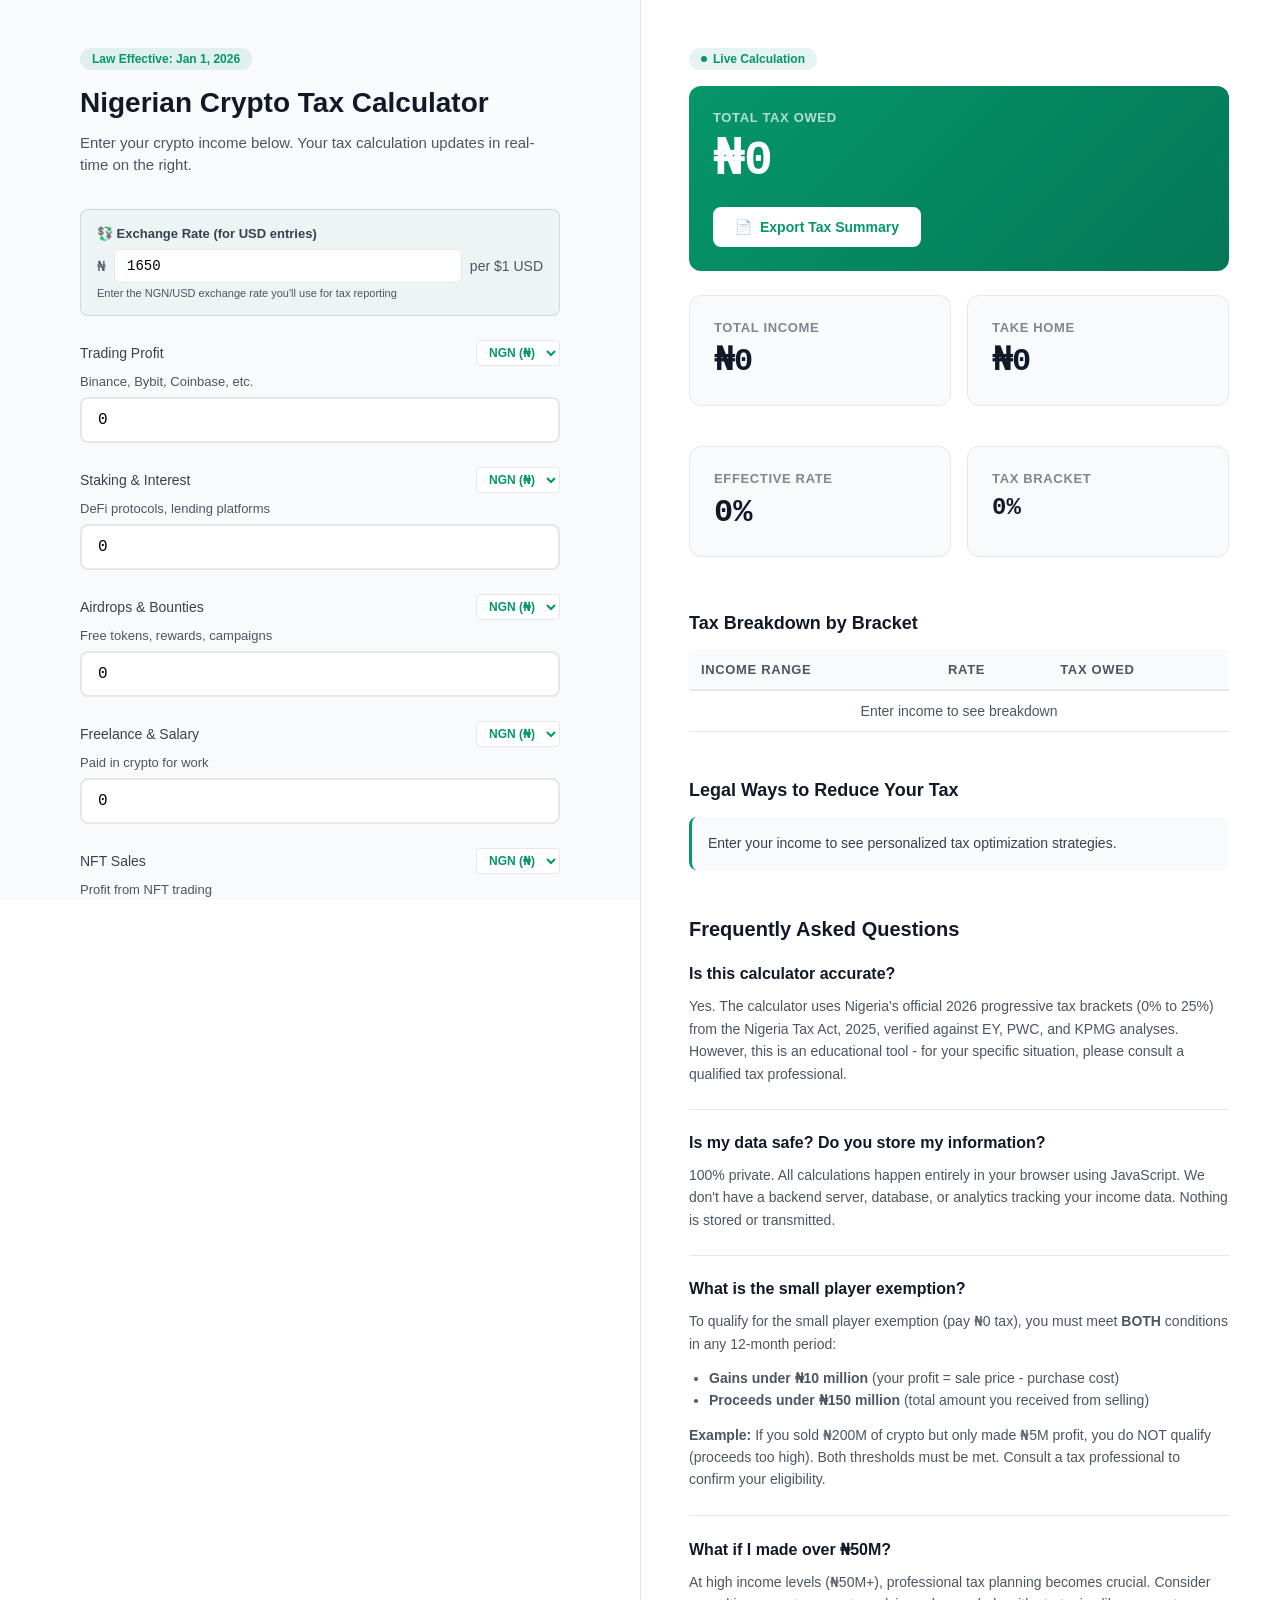
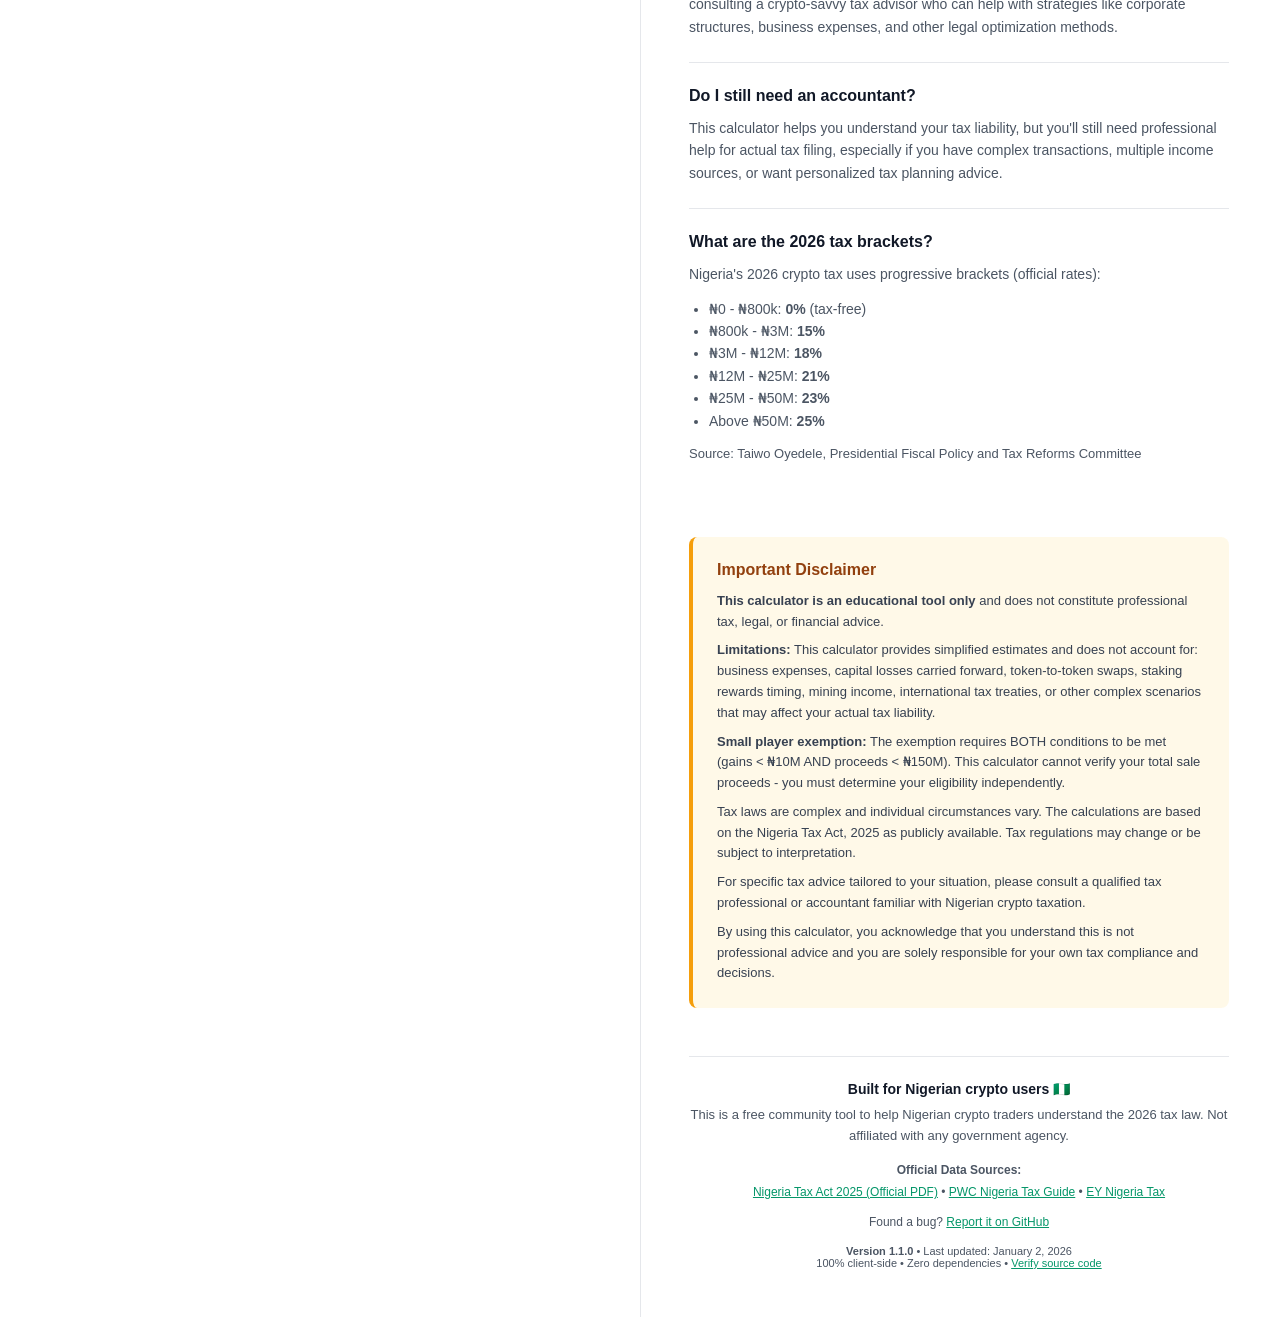
==== index.html @ 09342e2f "v1.1.0 - USD/NGN currency conversion support NEW FEATURE: 💱 Manual exchange rate conversion for USD-" ====
<!DOCTYPE html>
<html lang="en">
<head>
    <meta charset="UTF-8">
    <meta name="viewport" content="width=device-width, initial-scale=1.0">
    <title>Nigerian Crypto Tax Calculator 2026</title>
    <meta name="description" content="Calculate your exact Nigerian cryptocurrency tax liability for 2026 in real-time">

    <!-- Content Security Policy -->
    <meta http-equiv="Content-Security-Policy"
          content="default-src 'self';
                   script-src 'self' 'unsafe-inline' https://plausible.io;
                   style-src 'self' 'unsafe-inline';
                   img-src 'self' data:;
                   connect-src https://plausible.io;
                   font-src 'self';
                   frame-ancestors 'none';
                   base-uri 'self';
                   form-action 'none';">

    <!-- Note: Tailwind CSS removed - not used in this calculator (all styles are custom CSS) -->

    <!-- Plausible Analytics - Privacy-friendly (no cookies, GDPR compliant) -->
    <script defer data-domain="nigerian-crypto-tax-calc.netlify.app" src="https://plausible.io/js/script.js"></script>

    <style>
        /* Custom Design System for Split-Screen Layout */
        :root {
            /* Colors */
            --primary: #059669;
            --primary-dark: #047857;
            --primary-light: #10b981;
            --gray-50: #F9FAFB;
            --gray-100: #F3F4F6;
            --gray-200: #E5E7EB;
            --gray-600: #4B5563;
            --gray-700: #374151;
            --gray-900: #111827;

            /* Typography */
            --font-sans: 'Inter', -apple-system, BlinkMacSystemFont, sans-serif;
            --font-mono: 'SF Mono', Monaco, 'Cascadia Code', monospace;

            /* Spacing */
            --space-2: 8px;
            --space-3: 12px;
            --space-4: 16px;
            --space-6: 24px;
            --space-8: 32px;
            --space-12: 48px;
        }

        * {
            margin: 0;
            padding: 0;
            box-sizing: border-box;
        }

        body {
            font-family: var(--font-sans);
            color: var(--gray-900);
            background: white;
            overflow-x: hidden;
        }

        /* Split-screen layout */
        .split-container {
            display: grid;
            grid-template-columns: 1fr 1fr;
            min-height: 100vh;
        }

        /* Left panel - Inputs */
        .left-panel {
            background: var(--gray-50);
            padding: var(--space-12);
            overflow-y: auto;
            position: sticky;
            top: 0;
            height: 100vh;
        }

        /* Right panel - Results */
        .right-panel {
            background: white;
            padding: var(--space-12);
            border-left: 1px solid var(--gray-200);
        }

        /* Input styling */
        .input-group {
            margin-bottom: var(--space-6);
        }

        .input-label {
            display: block;
            font-size: 14px;
            font-weight: 500;
            color: var(--gray-700);
            margin-bottom: var(--space-2);
        }

        .input-field {
            width: 100%;
            padding: 12px 16px;
            font-size: 16px;
            font-family: var(--font-mono);
            border: 2px solid var(--gray-200);
            border-radius: 8px;
            transition: all 0.2s;
            background: white;
        }

        .input-field:focus {
            outline: none;
            border-color: var(--primary);
            box-shadow: 0 0 0 3px rgba(5, 150, 105, 0.1);
        }

        /* Result cards */
        .result-card {
            background: var(--gray-50);
            border: 1px solid var(--gray-200);
            border-radius: 12px;
            padding: var(--space-6);
            margin-bottom: var(--space-6);
        }

        .result-card.highlight {
            background: linear-gradient(135deg, #059669 0%, #047857 100%);
            color: white;
            border: none;
        }

        .result-label {
            font-size: 13px;
            text-transform: uppercase;
            letter-spacing: 0.05em;
            font-weight: 600;
            opacity: 0.7;
            margin-bottom: var(--space-2);
        }

        .result-value {
            font-size: 32px;
            font-weight: 700;
            font-family: var(--font-mono);
            line-height: 1.2;
        }

        .result-value.large {
            font-size: 48px;
        }

        /* Live update indicator */
        .live-badge {
            display: inline-flex;
            align-items: center;
            gap: 6px;
            padding: 4px 12px;
            background: rgba(5, 150, 105, 0.1);
            border-radius: 9999px;
            font-size: 12px;
            font-weight: 600;
            color: var(--primary);
            margin-bottom: var(--space-4);
        }

        .live-dot {
            width: 6px;
            height: 6px;
            background: var(--primary);
            border-radius: 50%;
            animation: pulse 2s ease-in-out infinite;
        }

        @keyframes pulse {
            0%, 100% { opacity: 1; }
            50% { opacity: 0.4; }
        }

        /* Breakdown table */
        .breakdown-table {
            width: 100%;
            border-collapse: collapse;
            margin-top: var(--space-4);
        }

        .breakdown-table th {
            text-align: left;
            padding: 12px;
            background: var(--gray-50);
            border-bottom: 2px solid var(--gray-200);
            font-size: 13px;
            font-weight: 600;
            text-transform: uppercase;
            letter-spacing: 0.05em;
            color: var(--gray-600);
        }

        .breakdown-table td {
            padding: 12px;
            border-bottom: 1px solid var(--gray-200);
            font-family: var(--font-mono);
            font-size: 14px;
        }

        /* Mobile responsive */
        @media (max-width: 768px) {
            .split-container {
                grid-template-columns: 1fr;
            }

            .left-panel {
                position: relative;
                height: auto;
                padding: var(--space-6);
            }

            .right-panel {
                padding: var(--space-6);
                border-left: none;
                border-top: 1px solid var(--gray-200);
            }

            .result-value.large {
                font-size: 36px;
            }
        }

        /* Accessibility */
        .sr-only {
            position: absolute;
            width: 1px;
            height: 1px;
            padding: 0;
            margin: -1px;
            overflow: hidden;
            clip: rect(0, 0, 0, 0);
            white-space: nowrap;
            border-width: 0;
        }

        /* Print Styles for PDF Export */
        @media print {
            body {
                background: white;
                padding: 20px;
            }

            /* Hide interactive elements */
            .live-badge,
            #exportButton,
            .left-panel,
            #smeNotice,
            #unrealisticWarning {
                display: none !important;
            }

            /* Show only results in single column */
            .split-container {
                display: block;
            }

            .right-panel {
                border: none;
                padding: 0;
                max-width: 100%;
            }

            /* Add print header */
            .right-panel::before {
                content: "Nigerian Crypto Tax Calculation Report";
                display: block;
                font-size: 24px;
                font-weight: 700;
                margin-bottom: 20px;
                color: var(--gray-900);
            }

            /* Add generated timestamp */
            .right-panel::after {
                content: "Generated: " attr(data-timestamp);
                display: block;
                font-size: 12px;
                color: var(--gray-600);
                margin-top: 40px;
                padding-top: 20px;
                border-top: 1px solid var(--gray-200);
            }

            /* Optimize result cards for print */
            .result-card {
                break-inside: avoid;
                page-break-inside: avoid;
            }

            .result-card.highlight {
                background: var(--primary) !important;
                -webkit-print-color-adjust: exact;
                print-color-adjust: exact;
            }

            /* Hide FAQ and tips for concise PDF */
            #optimizationTips,
            .right-panel > div > div:last-child {
                display: none;
            }

            /* Page breaks */
            h2 {
                page-break-after: avoid;
            }

            table {
                page-break-inside: avoid;
            }
        }
    </style>
</head>
<body>

    <!-- JavaScript Required Notice (shown only if JS is disabled) -->
    <noscript>
        <div style="position: fixed; top: 0; left: 0; right: 0; bottom: 0; background: white; z-index: 9999; display: flex; align-items: center; justify-content: center; padding: 20px;">
            <div style="max-width: 480px; text-align: center; padding: 48px; background: #FEE2E2; border-radius: 12px; border: 2px solid #DC2626;">
                <h1 style="font-size: 24px; font-weight: 700; color: #991B1B; margin-bottom: 16px;">
                    JavaScript Required
                </h1>
                <p style="font-size: 16px; color: #7F1D1D; line-height: 1.6;">
                    This calculator requires JavaScript to function. All calculations happen in your browser for privacy - no data is sent to any server.
                </p>
                <p style="font-size: 14px; color: #991B1B; margin-top: 16px;">
                    Please enable JavaScript in your browser settings to use this tool.
                </p>
            </div>
        </div>
    </noscript>

    <!-- Split-Screen Layout -->
    <div class="split-container">

        <!-- LEFT PANEL: Inputs -->
        <div class="left-panel">
            <div style="max-width: 480px; margin: 0 auto;">

                <!-- Header -->
                <div style="margin-bottom: var(--space-8);">
                    <div style="display: inline-block; padding: 4px 12px; background: rgba(5, 150, 105, 0.1); border-radius: 9999px; font-size: 12px; font-weight: 600; color: var(--primary); margin-bottom: var(--space-4);">
                        Law Effective: Jan 1, 2026
                    </div>
                    <h1 style="font-size: 28px; font-weight: 700; line-height: 1.2; margin-bottom: var(--space-3); color: var(--gray-900);">
                        Nigerian Crypto Tax Calculator
                    </h1>
                    <p style="font-size: 15px; color: var(--gray-600); line-height: 1.5;">
                        Enter your crypto income below. Your tax calculation updates in real-time on the right.
                    </p>
                </div>

                <!-- Exchange Rate Input -->
                <div style="margin-bottom: var(--space-6); padding: var(--space-4); background: rgba(5, 150, 105, 0.05); border-radius: 8px; border: 1px solid rgba(5, 150, 105, 0.2);">
                    <label for="exchangeRate" style="display: block; font-size: 13px; font-weight: 600; color: var(--gray-700); margin-bottom: var(--space-2);">
                        💱 Exchange Rate (for USD entries)
                    </label>
                    <div style="display: flex; align-items: center; gap: 8px;">
                        <span style="font-size: 14px; color: var(--gray-600);">₦</span>
                        <input
                            type="number"
                            id="exchangeRate"
                            style="flex: 1; padding: 8px 12px; font-size: 14px; font-family: var(--font-mono); border: 1px solid var(--gray-200); border-radius: 6px; background: white;"
                            value="1650"
                            min="0"
                            step="0.01"
                            placeholder="1650"
                            oninput="calculateTaxLive()"
                        >
                        <span style="font-size: 14px; color: var(--gray-600);">per $1 USD</span>
                    </div>
                    <p style="font-size: 11px; color: var(--gray-600); margin-top: 4px;">
                        Enter the NGN/USD exchange rate you'll use for tax reporting
                    </p>
                </div>

                <!-- Income Inputs Form -->
                <form id="taxForm" style="margin-bottom: var(--space-8);">

                    <!-- Trading Profit -->
                    <div class="input-group">
                        <div style="display: flex; justify-content: space-between; align-items: center; margin-bottom: var(--space-2);">
                            <label for="tradingProfit" class="input-label" style="margin: 0;">
                                Trading Profit
                            </label>
                            <select id="tradingCurrency" onchange="calculateTaxLive()" style="padding: 4px 8px; border: 1px solid var(--gray-200); border-radius: 4px; font-size: 12px; font-weight: 600; color: var(--primary); background: white; cursor: pointer;">
                                <option value="NGN">NGN (₦)</option>
                                <option value="USD">USD ($)</option>
                            </select>
                        </div>
                        <p style="font-size: 13px; color: var(--gray-600); margin-bottom: var(--space-2);">
                            Binance, Bybit, Coinbase, etc.
                        </p>
                        <input
                            type="number"
                            id="tradingProfit"
                            class="input-field"
                            value="0"
                            min="0"
                            step="0.01"
                            placeholder="0"
                            aria-label="Trading profit from crypto exchanges"
                            oninput="calculateTaxLive()"
                        >
                        <div id="tradingConversion" style="font-size: 12px; color: var(--gray-600); margin-top: 4px; display: none;">
                            ≈ ₦<span id="tradingNGN">0</span>
                        </div>
                    </div>

                    <!-- Staking & Interest -->
                    <div class="input-group">
                        <div style="display: flex; justify-content: space-between; align-items: center; margin-bottom: var(--space-2);">
                            <label for="stakingIncome" class="input-label" style="margin: 0;">
                                Staking & Interest
                            </label>
                            <select id="stakingCurrency" onchange="calculateTaxLive()" style="padding: 4px 8px; border: 1px solid var(--gray-200); border-radius: 4px; font-size: 12px; font-weight: 600; color: var(--primary); background: white; cursor: pointer;">
                                <option value="NGN">NGN (₦)</option>
                                <option value="USD">USD ($)</option>
                            </select>
                        </div>
                        <p style="font-size: 13px; color: var(--gray-600); margin-bottom: var(--space-2);">
                            DeFi protocols, lending platforms
                        </p>
                        <input
                            type="number"
                            id="stakingIncome"
                            class="input-field"
                            value="0"
                            min="0"
                            step="0.01"
                            placeholder="0"
                            aria-label="Staking and interest income from DeFi"
                            oninput="calculateTaxLive()"
                        >
                        <div id="stakingConversion" style="font-size: 12px; color: var(--gray-600); margin-top: 4px; display: none;">
                            ≈ ₦<span id="stakingNGN">0</span>
                        </div>
                    </div>

                    <!-- Airdrops & Bounties -->
                    <div class="input-group">
                        <div style="display: flex; justify-content: space-between; align-items: center; margin-bottom: var(--space-2);">
                            <label for="airdropsIncome" class="input-label" style="margin: 0;">
                                Airdrops & Bounties
                            </label>
                            <select id="airdropsCurrency" onchange="calculateTaxLive()" style="padding: 4px 8px; border: 1px solid var(--gray-200); border-radius: 4px; font-size: 12px; font-weight: 600; color: var(--primary); background: white; cursor: pointer;">
                                <option value="NGN">NGN (₦)</option>
                                <option value="USD">USD ($)</option>
                            </select>
                        </div>
                        <p style="font-size: 13px; color: var(--gray-600); margin-bottom: var(--space-2);">
                            Free tokens, rewards, campaigns
                        </p>
                        <input
                            type="number"
                            id="airdropsIncome"
                            class="input-field"
                            value="0"
                            min="0"
                            step="0.01"
                            placeholder="0"
                            aria-label="Income from airdrops and bounties"
                            oninput="calculateTaxLive()"
                        >
                        <div id="airdropsConversion" style="font-size: 12px; color: var(--gray-600); margin-top: 4px; display: none;">
                            ≈ ₦<span id="airdropsNGN">0</span>
                        </div>
                    </div>

                    <!-- Freelance & Salary -->
                    <div class="input-group">
                        <div style="display: flex; justify-content: space-between; align-items: center; margin-bottom: var(--space-2);">
                            <label for="freelanceIncome" class="input-label" style="margin: 0;">
                                Freelance & Salary
                            </label>
                            <select id="freelanceCurrency" onchange="calculateTaxLive()" style="padding: 4px 8px; border: 1px solid var(--gray-200); border-radius: 4px; font-size: 12px; font-weight: 600; color: var(--primary); background: white; cursor: pointer;">
                                <option value="NGN">NGN (₦)</option>
                                <option value="USD">USD ($)</option>
                            </select>
                        </div>
                        <p style="font-size: 13px; color: var(--gray-600); margin-bottom: var(--space-2);">
                            Paid in crypto for work
                        </p>
                        <input
                            type="number"
                            id="freelanceIncome"
                            class="input-field"
                            value="0"
                            min="0"
                            step="0.01"
                            placeholder="0"
                            aria-label="Freelance and salary income in crypto"
                            oninput="calculateTaxLive()"
                        >
                        <div id="freelanceConversion" style="font-size: 12px; color: var(--gray-600); margin-top: 4px; display: none;">
                            ≈ ₦<span id="freelanceNGN">0</span>
                        </div>
                    </div>

                    <!-- NFT Sales -->
                    <div class="input-group">
                        <div style="display: flex; justify-content: space-between; align-items: center; margin-bottom: var(--space-2);">
                            <label for="nftIncome" class="input-label" style="margin: 0;">
                                NFT Sales
                            </label>
                            <select id="nftCurrency" onchange="calculateTaxLive()" style="padding: 4px 8px; border: 1px solid var(--gray-200); border-radius: 4px; font-size: 12px; font-weight: 600; color: var(--primary); background: white; cursor: pointer;">
                                <option value="NGN">NGN (₦)</option>
                                <option value="USD">USD ($)</option>
                            </select>
                        </div>
                        <p style="font-size: 13px; color: var(--gray-600); margin-bottom: var(--space-2);">
                            Profit from NFT trading
                        </p>
                        <input
                            type="number"
                            id="nftIncome"
                            class="input-field"
                            value="0"
                            min="0"
                            step="0.01"
                            placeholder="0"
                            aria-label="Profit from NFT sales"
                            oninput="calculateTaxLive()"
                        >
                        <div id="nftConversion" style="font-size: 12px; color: var(--gray-600); margin-top: 4px; display: none;">
                            ≈ ₦<span id="nftNGN">0</span>
                        </div>
                    </div>

                </form>

                <!-- Data Privacy Note -->
                <div style="padding: var(--space-4); background: rgba(5, 150, 105, 0.05); border-radius: 8px; border-left: 3px solid var(--primary);">
                    <p style="font-size: 13px; color: var(--gray-700); line-height: 1.5; margin-bottom: var(--space-2);">
                        <strong>100% Private:</strong> All calculations happen in your browser. No income data is sent to any server.
                    </p>
                    <p style="font-size: 11px; color: var(--gray-600); line-height: 1.4;">
                        Zero external dependencies • Privacy-friendly analytics (no cookies, no personal data) • Your income data never leaves your device.
                    </p>
                </div>

            </div>
        </div>

        <!-- RIGHT PANEL: Live Results -->
        <div class="right-panel">
            <div style="max-width: 540px;">

                <!-- Live Update Badge -->
                <div class="live-badge">
                    <span class="live-dot"></span>
                    <span>Live Calculation</span>
                </div>

                <!-- Main Tax Result (Highlighted) -->
                <div class="result-card highlight" role="region" aria-label="Tax calculation results">
                    <div class="result-label">Total Tax Owed</div>
                    <div class="result-value large" id="totalTax" role="status" aria-live="polite" aria-atomic="true">₦0</div>

                    <!-- Export Button -->
                    <button
                        onclick="window.print()"
                        style="margin-top: 16px; padding: 10px 20px; background: white; color: var(--primary); border: 2px solid white; border-radius: 8px; font-size: 14px; font-weight: 600; cursor: pointer; transition: all 0.2s; display: flex; align-items: center; gap: 8px;"
                        onmouseover="this.style.background='rgba(255,255,255,0.9)'; this.style.transform='translateY(-1px)'"
                        onmouseout="this.style.background='white'; this.style.transform='translateY(0)'"
                        id="exportButton">
                        <span>📄</span>
                        <span>Export Tax Summary</span>
                    </button>
                </div>

                <!-- Secondary Results Grid -->
                <div style="display: grid; grid-template-columns: 1fr 1fr; gap: var(--space-4); margin-bottom: var(--space-8);">

                    <div class="result-card">
                        <div class="result-label" style="color: var(--gray-600);">Total Income</div>
                        <div class="result-value" id="totalIncome" style="color: var(--gray-900);" aria-live="polite">₦0</div>
                    </div>

                    <div class="result-card">
                        <div class="result-label" style="color: var(--gray-600);">Take Home</div>
                        <div class="result-value" id="takeHome" style="color: var(--gray-900);" aria-live="polite">₦0</div>
                    </div>

                    <div class="result-card">
                        <div class="result-label" style="color: var(--gray-600);">Effective Rate</div>
                        <div class="result-value" id="effectiveRate" style="color: var(--gray-900);" aria-live="polite">0%</div>
                    </div>

                    <div class="result-card">
                        <div class="result-label" style="color: var(--gray-600);">Tax Bracket</div>
                        <div class="result-value" id="taxBracket" style="color: var(--gray-900); font-size: 24px;" aria-live="polite">0%</div>
                    </div>

                </div>

                <!-- SME Exemption Notice -->
                <div id="smeNotice" style="display: none; padding: var(--space-4); background: rgba(5, 150, 105, 0.1); border-radius: 8px; margin-bottom: var(--space-8); border: 1px solid var(--primary);">
                    <div style="font-size: 14px; font-weight: 600; color: var(--primary); margin-bottom: 4px;">
                        ✓ SME Tax Exemption Applies
                    </div>
                    <p style="font-size: 13px; color: var(--gray-700); line-height: 1.5;">
                        Your gains are under ₦10M and revenue under ₦150M. You qualify for full tax exemption.
                    </p>
                </div>

                <!-- Unrealistic Input Warning -->
                <div id="unrealisticWarning" style="display: none; padding: var(--space-4); background: rgba(251, 191, 36, 0.1); border-radius: 8px; margin-bottom: var(--space-8); border: 1px solid #f59e0b;" role="alert">
                    <div style="font-size: 14px; font-weight: 600; color: #92400e; margin-bottom: 4px;">
                        ⚠️ Please Verify Your Input
                    </div>
                    <p style="font-size: 13px; color: var(--gray-700); line-height: 1.5;">
                        The total income you entered (over ₦1 billion) is very high. Please double-check your numbers to ensure they're correct.
                    </p>
                </div>

                <!-- Detailed Breakdown -->
                <div style="margin-top: var(--space-8);">
                    <h2 style="font-size: 18px; font-weight: 600; margin-bottom: var(--space-4); color: var(--gray-900);">
                        Tax Breakdown by Bracket
                    </h2>

                    <table class="breakdown-table">
                        <thead>
                            <tr>
                                <th>Income Range</th>
                                <th>Rate</th>
                                <th>Tax Owed</th>
                            </tr>
                        </thead>
                        <tbody id="breakdownTable">
                            <tr>
                                <td colspan="3" style="text-align: center; color: var(--gray-600); font-family: var(--font-sans);">
                                    Enter income to see breakdown
                                </td>
                            </tr>
                        </tbody>
                    </table>
                </div>

                <!-- Optimization Tips -->
                <div style="margin-top: var(--space-12);">
                    <h2 style="font-size: 18px; font-weight: 600; margin-bottom: var(--space-4); color: var(--gray-900);">
                        Legal Ways to Reduce Your Tax
                    </h2>
                    <div id="optimizationTips" style="display: flex; flex-direction: column; gap: var(--space-4);">
                        <!-- Populated by JavaScript -->
                        <div style="padding: var(--space-4); background: var(--gray-50); border-radius: 8px; border-left: 3px solid var(--primary);">
                            <p style="font-size: 14px; color: var(--gray-700); line-height: 1.5;">
                                Enter your income to see personalized tax optimization strategies.
                            </p>
                        </div>
                    </div>
                </div>

                <!-- FAQ Section -->
                <div style="margin-top: var(--space-12);">
                    <h2 style="font-size: 20px; font-weight: 600; margin-bottom: var(--space-6); color: var(--gray-900);">
                        Frequently Asked Questions
                    </h2>
                    <div style="display: flex; flex-direction: column; gap: var(--space-6);">

                        <div style="padding-bottom: var(--space-6); border-bottom: 1px solid var(--gray-200);">
                            <h3 style="font-size: 16px; font-weight: 600; color: var(--gray-900); margin-bottom: var(--space-3);">
                                Is this calculator accurate?
                            </h3>
                            <p style="font-size: 14px; color: var(--gray-600); line-height: 1.6;">
                                Yes. The calculator uses Nigeria's official 2026 progressive tax brackets (0% to 25%) from the Nigeria Tax Act, 2025, verified against EY, PWC, and KPMG analyses. However, this is an educational tool - for your specific situation, please consult a qualified tax professional.
                            </p>
                        </div>

                        <div style="padding-bottom: var(--space-6); border-bottom: 1px solid var(--gray-200);">
                            <h3 style="font-size: 16px; font-weight: 600; color: var(--gray-900); margin-bottom: var(--space-3);">
                                Is my data safe? Do you store my information?
                            </h3>
                            <p style="font-size: 14px; color: var(--gray-600); line-height: 1.6;">
                                100% private. All calculations happen entirely in your browser using JavaScript. We don't have a backend server, database, or analytics tracking your income data. Nothing is stored or transmitted.
                            </p>
                        </div>

                        <div style="padding-bottom: var(--space-6); border-bottom: 1px solid var(--gray-200);">
                            <h3 style="font-size: 16px; font-weight: 600; color: var(--gray-900); margin-bottom: var(--space-3);">
                                What is the small player exemption?
                            </h3>
                            <p style="font-size: 14px; color: var(--gray-600); line-height: 1.6; margin-bottom: var(--space-3);">
                                To qualify for the small player exemption (pay ₦0 tax), you must meet <strong>BOTH</strong> conditions in any 12-month period:
                            </p>
                            <ul style="font-size: 14px; color: var(--gray-600); line-height: 1.6; margin-left: 20px; margin-bottom: var(--space-3);">
                                <li><strong>Gains under ₦10 million</strong> (your profit = sale price - purchase cost)</li>
                                <li><strong>Proceeds under ₦150 million</strong> (total amount you received from selling)</li>
                            </ul>
                            <p style="font-size: 14px; color: var(--gray-600); line-height: 1.6;">
                                <strong>Example:</strong> If you sold ₦200M of crypto but only made ₦5M profit, you do NOT qualify (proceeds too high). Both thresholds must be met. Consult a tax professional to confirm your eligibility.
                            </p>
                        </div>

                        <div style="padding-bottom: var(--space-6); border-bottom: 1px solid var(--gray-200);">
                            <h3 style="font-size: 16px; font-weight: 600; color: var(--gray-900); margin-bottom: var(--space-3);">
                                What if I made over ₦50M?
                            </h3>
                            <p style="font-size: 14px; color: var(--gray-600); line-height: 1.6;">
                                At high income levels (₦50M+), professional tax planning becomes crucial. Consider consulting a crypto-savvy tax advisor who can help with strategies like corporate structures, business expenses, and other legal optimization methods.
                            </p>
                        </div>

                        <div style="padding-bottom: var(--space-6); border-bottom: 1px solid var(--gray-200);">
                            <h3 style="font-size: 16px; font-weight: 600; color: var(--gray-900); margin-bottom: var(--space-3);">
                                Do I still need an accountant?
                            </h3>
                            <p style="font-size: 14px; color: var(--gray-600); line-height: 1.6;">
                                This calculator helps you understand your tax liability, but you'll still need professional help for actual tax filing, especially if you have complex transactions, multiple income sources, or want personalized tax planning advice.
                            </p>
                        </div>

                        <div style="padding-bottom: var(--space-6);">
                            <h3 style="font-size: 16px; font-weight: 600; color: var(--gray-900); margin-bottom: var(--space-3);">
                                What are the 2026 tax brackets?
                            </h3>
                            <p style="font-size: 14px; color: var(--gray-600); line-height: 1.6; margin-bottom: var(--space-3);">
                                Nigeria's 2026 crypto tax uses progressive brackets (official rates):
                            </p>
                            <ul style="font-size: 14px; color: var(--gray-600); line-height: 1.6; margin-left: 20px; margin-bottom: var(--space-3);">
                                <li>₦0 - ₦800k: <strong>0%</strong> (tax-free)</li>
                                <li>₦800k - ₦3M: <strong>15%</strong></li>
                                <li>₦3M - ₦12M: <strong>18%</strong></li>
                                <li>₦12M - ₦25M: <strong>21%</strong></li>
                                <li>₦25M - ₦50M: <strong>23%</strong></li>
                                <li>Above ₦50M: <strong>25%</strong></li>
                            </ul>
                            <p style="font-size: 13px; color: var(--gray-600); line-height: 1.6;">
                                Source: Taiwo Oyedele, Presidential Fiscal Policy and Tax Reforms Committee
                            </p>
                        </div>

                    </div>
                </div>

                <!-- Legal Disclaimer -->
                <div style="margin-top: var(--space-12); padding: var(--space-6); background: rgba(251, 191, 36, 0.1); border-radius: 8px; border-left: 4px solid #f59e0b;">
                    <h3 style="font-size: 16px; font-weight: 600; color: #92400e; margin-bottom: var(--space-3);">
                        Important Disclaimer
                    </h3>
                    <div style="font-size: 13px; color: var(--gray-700); line-height: 1.6; display: flex; flex-direction: column; gap: var(--space-2);">
                        <p><strong>This calculator is an educational tool only</strong> and does not constitute professional tax, legal, or financial advice.</p>
                        <p><strong>Limitations:</strong> This calculator provides simplified estimates and does not account for: business expenses, capital losses carried forward, token-to-token swaps, staking rewards timing, mining income, international tax treaties, or other complex scenarios that may affect your actual tax liability.</p>
                        <p><strong>Small player exemption:</strong> The exemption requires BOTH conditions to be met (gains < ₦10M AND proceeds < ₦150M). This calculator cannot verify your total sale proceeds - you must determine your eligibility independently.</p>
                        <p>Tax laws are complex and individual circumstances vary. The calculations are based on the Nigeria Tax Act, 2025 as publicly available. Tax regulations may change or be subject to interpretation.</p>
                        <p>For specific tax advice tailored to your situation, please consult a qualified tax professional or accountant familiar with Nigerian crypto taxation.</p>
                        <p>By using this calculator, you acknowledge that you understand this is not professional advice and you are solely responsible for your own tax compliance and decisions.</p>
                    </div>
                </div>

                <!-- Footer -->
                <div style="margin-top: var(--space-12); padding-top: var(--space-6); border-top: 1px solid var(--gray-200); text-align: center;">
                    <p style="font-size: 14px; font-weight: 600; color: var(--gray-900); margin-bottom: var(--space-2);">
                        Built for Nigerian crypto users 🇳🇬
                    </p>
                    <p style="font-size: 13px; color: var(--gray-600); line-height: 1.6; margin-bottom: var(--space-4);">
                        This is a free community tool to help Nigerian crypto traders understand the 2026 tax law. Not affiliated with any government agency.
                    </p>
                    <div style="font-size: 12px; color: var(--gray-600);">
                        <p style="margin-bottom: var(--space-2);"><strong>Official Data Sources:</strong></p>
                        <p>
                            <a href="https://tat.gov.ng" style="color: var(--primary); text-decoration: underline;" target="_blank" rel="noopener noreferrer">Nigeria Tax Act 2025 (Official PDF)</a> •
                            <a href="https://www.pwc.com/ng/en/publications/nigeria-tax-guide.html" style="color: var(--primary); text-decoration: underline;" target="_blank" rel="noopener noreferrer">PWC Nigeria Tax Guide</a> •
                            <a href="https://www.ey.com/en_ng/tax" style="color: var(--primary); text-decoration: underline;" target="_blank" rel="noopener noreferrer">EY Nigeria Tax</a>
                        </p>
                        <p style="margin-top: var(--space-4); color: var(--gray-500);">
                            Found a bug? <a href="https://github.com/yourusername/nigerian-crypto-tax-calc/issues" style="color: var(--primary); text-decoration: underline;" target="_blank" rel="noopener noreferrer">Report it on GitHub</a>
                        </p>
                        <p style="margin-top: var(--space-4); color: var(--gray-500); font-size: 11px;">
                            <strong>Version 1.1.0</strong> • Last updated: January 2, 2026<br>
                            100% client-side • Zero dependencies • <a href="https://github.com/yourusername/nigerian-crypto-tax-calc" style="color: var(--primary); text-decoration: underline;" target="_blank" rel="noopener noreferrer">Verify source code</a>
                        </p>
                    </div>
                </div>

            </div>
        </div>

    </div>

    <script>
        // TAX CALCULATION LOGIC (copied from old file, NOT layout code)

        // Official 2026 tax brackets (Nigeria Tax Act 2025)
        const TAX_BRACKETS = [
            { limit: 800000, rate: 0 },       // First ₦800k exempt
            { limit: 3000000, rate: 0.15 },   // ₦800k - ₦3M: 15%
            { limit: 12000000, rate: 0.18 },  // ₦3M - ₦12M: 18%
            { limit: 25000000, rate: 0.21 },  // ₦12M - ₦25M: 21%
            { limit: 50000000, rate: 0.23 },  // ₦25M - ₦50M: 23%
            { limit: Infinity, rate: 0.25 }   // Above ₦50M: 25%
        ];

        // SME exemption thresholds
        const SME_GAIN_EXEMPTION = 10000000;   // ₦10M
        const SME_REVENUE_EXEMPTION = 150000000; // ₦150M

        // Format currency
        function formatCurrency(amount) {
            return '₦' + Math.round(amount).toLocaleString('en-NG');
        }

        // Calculate progressive tax
        function calculateProgressiveTax(totalIncome) {
            if (totalIncome <= 0) return { totalTax: 0, breakdown: [] };

            let remainingIncome = totalIncome;
            let totalTax = 0;
            let breakdown = [];
            let previousLimit = 0;

            for (let bracket of TAX_BRACKETS) {
                if (remainingIncome <= 0) break;

                const bracketIncome = Math.min(remainingIncome, bracket.limit - previousLimit);
                const bracketTax = bracketIncome * bracket.rate;

                totalTax += bracketTax;

                if (bracketIncome > 0) {
                    breakdown.push({
                        range: previousLimit === 0
                            ? `First ${formatCurrency(bracket.limit)}`
                            : `${formatCurrency(previousLimit)} - ${formatCurrency(bracket.limit)}`,
                        rate: (bracket.rate * 100).toFixed(0) + '%',
                        tax: formatCurrency(bracketTax)
                    });
                }

                remainingIncome -= bracketIncome;
                previousLimit = bracket.limit;
            }

            return { totalTax, breakdown };
        }

        // Generate optimization tips based on income
        function getOptimizationTips(totalIncome, incomeData) {
            const tips = [];

            // SME exemption tip (if under threshold)
            if (totalIncome > 0 && totalIncome < SME_GAIN_EXEMPTION) {
                const { totalTax } = calculateProgressiveTax(totalIncome);
                if (totalTax > 0) {
                    tips.push(
                        `✓ You may qualify for small player exemption and save ${formatCurrency(totalTax)} in taxes if your sale proceeds are also under ₦150M. Consult a tax professional to confirm eligibility.`
                    );
                }
            }

            // High income tax planning
            if (totalIncome > SME_GAIN_EXEMPTION) {
                tips.push(
                    '💼 For gains above ₦10M, professional tax planning becomes important. Consider consulting a crypto-savvy tax advisor for optimization strategies.'
                );
            }

            // Staking income tip
            const stakingPercent = totalIncome > 0 ? (incomeData.staking / totalIncome) : 0;
            if (stakingPercent > 0.3 && incomeData.staking > 1000000) {
                tips.push(
                    '🏦 Your staking income is significant (>30% of total). Consult a tax professional about potential different treatment under certain business structures.'
                );
            }

            // Large airdrops tip
            if (incomeData.airdrops > 3000000) {
                tips.push(
                    '🎁 For large airdrops, consult a tax professional about proper cost basis valuation and timing of recognition.'
                );
            }

            // Record keeping (always show)
            tips.push(
                '📝 Keep detailed records of all crypto transactions, including dates, amounts, and sources. Essential for tax filing and audits.'
            );

            // Very high income tip
            if (totalIncome > 50000000) {
                tips.push(
                    '💰 At your income level (₦50M+), professional tax planning can save significant amounts through legal strategies like corporate structures and business expense optimization.'
                );
            }

            return tips.slice(0, 4); // Show max 4 tips
        }

        // Live calculation (runs on every input change)
        function calculateTaxLive() {
            try {
                // Get exchange rate for USD conversions
                const exchangeRate = parseFloat(document.getElementById('exchangeRate').value) || 1650;

                // Get all income values with currency conversion
                // Trading Profit
                const tradingCurrency = document.getElementById('tradingCurrency').value;
                const tradingValue = parseFloat(document.getElementById('tradingProfit').value) || 0;
                const tradingProfit = tradingCurrency === 'USD' ? tradingValue * exchangeRate : tradingValue;

                // Update conversion display
                if (tradingCurrency === 'USD' && tradingValue > 0) {
                    document.getElementById('tradingConversion').style.display = 'block';
                    document.getElementById('tradingNGN').textContent = Math.round(tradingProfit).toLocaleString('en-NG');
                } else {
                    document.getElementById('tradingConversion').style.display = 'none';
                }

                // Staking Income
                const stakingCurrency = document.getElementById('stakingCurrency').value;
                const stakingValue = parseFloat(document.getElementById('stakingIncome').value) || 0;
                const stakingIncome = stakingCurrency === 'USD' ? stakingValue * exchangeRate : stakingValue;

                // Update conversion display
                if (stakingCurrency === 'USD' && stakingValue > 0) {
                    document.getElementById('stakingConversion').style.display = 'block';
                    document.getElementById('stakingNGN').textContent = Math.round(stakingIncome).toLocaleString('en-NG');
                } else {
                    document.getElementById('stakingConversion').style.display = 'none';
                }

                // Airdrops Income
                const airdropsCurrency = document.getElementById('airdropsCurrency').value;
                const airdropsValue = parseFloat(document.getElementById('airdropsIncome').value) || 0;
                const airdropsIncome = airdropsCurrency === 'USD' ? airdropsValue * exchangeRate : airdropsValue;

                // Update conversion display
                if (airdropsCurrency === 'USD' && airdropsValue > 0) {
                    document.getElementById('airdropsConversion').style.display = 'block';
                    document.getElementById('airdropsNGN').textContent = Math.round(airdropsIncome).toLocaleString('en-NG');
                } else {
                    document.getElementById('airdropsConversion').style.display = 'none';
                }

                // Freelance Income
                const freelanceCurrency = document.getElementById('freelanceCurrency').value;
                const freelanceValue = parseFloat(document.getElementById('freelanceIncome').value) || 0;
                const freelanceIncome = freelanceCurrency === 'USD' ? freelanceValue * exchangeRate : freelanceValue;

                // Update conversion display
                if (freelanceCurrency === 'USD' && freelanceValue > 0) {
                    document.getElementById('freelanceConversion').style.display = 'block';
                    document.getElementById('freelanceNGN').textContent = Math.round(freelanceIncome).toLocaleString('en-NG');
                } else {
                    document.getElementById('freelanceConversion').style.display = 'none';
                }

                // NFT Sales
                const nftCurrency = document.getElementById('nftCurrency').value;
                const nftValue = parseFloat(document.getElementById('nftIncome').value) || 0;
                const nftIncome = nftCurrency === 'USD' ? nftValue * exchangeRate : nftValue;

                // Update conversion display
                if (nftCurrency === 'USD' && nftValue > 0) {
                    document.getElementById('nftConversion').style.display = 'block';
                    document.getElementById('nftNGN').textContent = Math.round(nftIncome).toLocaleString('en-NG');
                } else {
                    document.getElementById('nftConversion').style.display = 'none';
                }

                // Calculate total income
                const totalIncome = tradingProfit + stakingIncome + airdropsIncome + freelanceIncome + nftIncome;

                // Check for unrealistic inputs (> ₦1 billion)
                const isUnrealistic = totalIncome > 1000000000;

                // Income data object for optimization tips
                const incomeData = {
                    trading: tradingProfit,
                    staking: stakingIncome,
                    airdrops: airdropsIncome,
                    freelance: freelanceIncome,
                    nft: nftIncome
                };

                // Check SME exemption
                const smeExempt = totalIncome > 0 && totalIncome < SME_GAIN_EXEMPTION;

                // Calculate tax
                const { totalTax, breakdown } = smeExempt ? { totalTax: 0, breakdown: [] } : calculateProgressiveTax(totalIncome);

                // Calculate metrics
                const effectiveRate = totalIncome > 0 ? (totalTax / totalIncome * 100).toFixed(1) : 0;
                const takeHome = totalIncome - totalTax;
                const topBracket = totalIncome > 50000000 ? 25 :
                                   totalIncome > 25000000 ? 23 :
                                   totalIncome > 12000000 ? 21 :
                                   totalIncome > 3000000 ? 18 :
                                   totalIncome > 800000 ? 15 : 0;

                // Update UI
                document.getElementById('totalTax').textContent = formatCurrency(totalTax);
                document.getElementById('totalIncome').textContent = formatCurrency(totalIncome);
                document.getElementById('takeHome').textContent = formatCurrency(takeHome);
                document.getElementById('effectiveRate').textContent = effectiveRate + '%';
                document.getElementById('taxBracket').textContent = topBracket + '%';

                // Show/hide SME notice
                document.getElementById('smeNotice').style.display = smeExempt ? 'block' : 'none';

                // Show/hide unrealistic input warning
                document.getElementById('unrealisticWarning').style.display = isUnrealistic ? 'block' : 'none';

                // Update breakdown table
                const breakdownTableBody = document.getElementById('breakdownTable');
                if (breakdown.length === 0) {
                    breakdownTableBody.innerHTML = `
                        <tr>
                            <td colspan="3" style="text-align: center; color: var(--gray-600); font-family: var(--font-sans);">
                                ${totalIncome === 0 ? 'Enter income to see breakdown' : 'Tax exempt (SME exemption applies)'}
                            </td>
                        </tr>
                    `;
                } else {
                    breakdownTableBody.innerHTML = breakdown.map(item => `
                        <tr>
                            <td>${item.range}</td>
                            <td>${item.rate}</td>
                            <td>${item.tax}</td>
                        </tr>
                    `).join('');
                }

                // Update optimization tips
                const tips = getOptimizationTips(totalIncome, incomeData);
                const optimizationTipsContainer = document.getElementById('optimizationTips');
                if (tips.length === 0 || totalIncome === 0) {
                    optimizationTipsContainer.innerHTML = `
                        <div style="padding: var(--space-4); background: var(--gray-50); border-radius: 8px; border-left: 3px solid var(--primary);">
                            <p style="font-size: 14px; color: var(--gray-700); line-height: 1.5;">
                                Enter your income to see personalized tax optimization strategies.
                            </p>
                        </div>
                    `;
                } else {
                    optimizationTipsContainer.innerHTML = tips.map((tip, index) => `
                        <div style="padding: var(--space-4); background: var(--gray-50); border-radius: 8px; border-left: 3px solid var(--primary);">
                            <p style="font-size: 14px; color: var(--gray-700); line-height: 1.5;">
                                ${tip}
                            </p>
                        </div>
                    `).join('');
                }

                // Save state to URL for bookmarking/sharing
                saveStateToURL();

            } catch (error) {
                // Error boundary - prevent calculation crashes
                console.error('Tax calculation error:', error);

                // Display user-friendly error message
                const totalTaxElement = document.getElementById('totalTax');
                if (totalTaxElement) {
                    totalTaxElement.textContent = 'Error - Please refresh';
                    totalTaxElement.style.fontSize = '20px';
                }

                // Show error in console for debugging
                console.log('If you see this error, please report it at: https://github.com/yourusername/nigerian-crypto-tax-calc/issues');
            }
        }

        // URL State Persistence - Save inputs to URL for bookmarking/sharing
        function saveStateToURL() {
            const params = new URLSearchParams();

            const tradingProfit = document.getElementById('tradingProfit').value;
            const stakingIncome = document.getElementById('stakingIncome').value;
            const airdropsIncome = document.getElementById('airdropsIncome').value;
            const freelanceIncome = document.getElementById('freelanceIncome').value;
            const nftIncome = document.getElementById('nftIncome').value;

            const exchangeRate = document.getElementById('exchangeRate').value;
            const tradingCurrency = document.getElementById('tradingCurrency').value;
            const stakingCurrency = document.getElementById('stakingCurrency').value;
            const airdropsCurrency = document.getElementById('airdropsCurrency').value;
            const freelanceCurrency = document.getElementById('freelanceCurrency').value;
            const nftCurrency = document.getElementById('nftCurrency').value;

            // Save exchange rate if not default
            if (exchangeRate && exchangeRate !== '1650') {
                params.set('rate', exchangeRate);
            }

            // Only add non-zero values to keep URL clean
            if (tradingProfit && tradingProfit !== '0') {
                params.set('trading', tradingProfit);
                if (tradingCurrency === 'USD') params.set('tradingCur', 'USD');
            }
            if (stakingIncome && stakingIncome !== '0') {
                params.set('staking', stakingIncome);
                if (stakingCurrency === 'USD') params.set('stakingCur', 'USD');
            }
            if (airdropsIncome && airdropsIncome !== '0') {
                params.set('airdrops', airdropsIncome);
                if (airdropsCurrency === 'USD') params.set('airdropsCur', 'USD');
            }
            if (freelanceIncome && freelanceIncome !== '0') {
                params.set('freelance', freelanceIncome);
                if (freelanceCurrency === 'USD') params.set('freelanceCur', 'USD');
            }
            if (nftIncome && nftIncome !== '0') {
                params.set('nft', nftIncome);
                if (nftCurrency === 'USD') params.set('nftCur', 'USD');
            }

            // Update URL without reloading page
            const newURL = params.toString() ? `?${params.toString()}` : window.location.pathname;
            window.history.replaceState({}, '', newURL);
        }

        // Load state from URL on page load
        function loadStateFromURL() {
            const params = new URLSearchParams(window.location.search);

            // Load exchange rate
            if (params.has('rate')) {
                document.getElementById('exchangeRate').value = params.get('rate');
            }

            // Load income values
            if (params.has('trading')) document.getElementById('tradingProfit').value = params.get('trading');
            if (params.has('staking')) document.getElementById('stakingIncome').value = params.get('staking');
            if (params.has('airdrops')) document.getElementById('airdropsIncome').value = params.get('airdrops');
            if (params.has('freelance')) document.getElementById('freelanceIncome').value = params.get('freelance');
            if (params.has('nft')) document.getElementById('nftIncome').value = params.get('nft');

            // Load currency preferences
            if (params.has('tradingCur')) document.getElementById('tradingCurrency').value = params.get('tradingCur');
            if (params.has('stakingCur')) document.getElementById('stakingCurrency').value = params.get('stakingCur');
            if (params.has('airdropsCur')) document.getElementById('airdropsCurrency').value = params.get('airdropsCur');
            if (params.has('freelanceCur')) document.getElementById('freelanceCurrency').value = params.get('freelanceCur');
            if (params.has('nftCur')) document.getElementById('nftCurrency').value = params.get('nftCur');
        }

        // Initialize on page load
        document.addEventListener('DOMContentLoaded', () => {
            loadStateFromURL(); // Load from URL first
            calculateTaxLive(); // Then calculate with loaded values
        });
    </script>

</body>
</html>
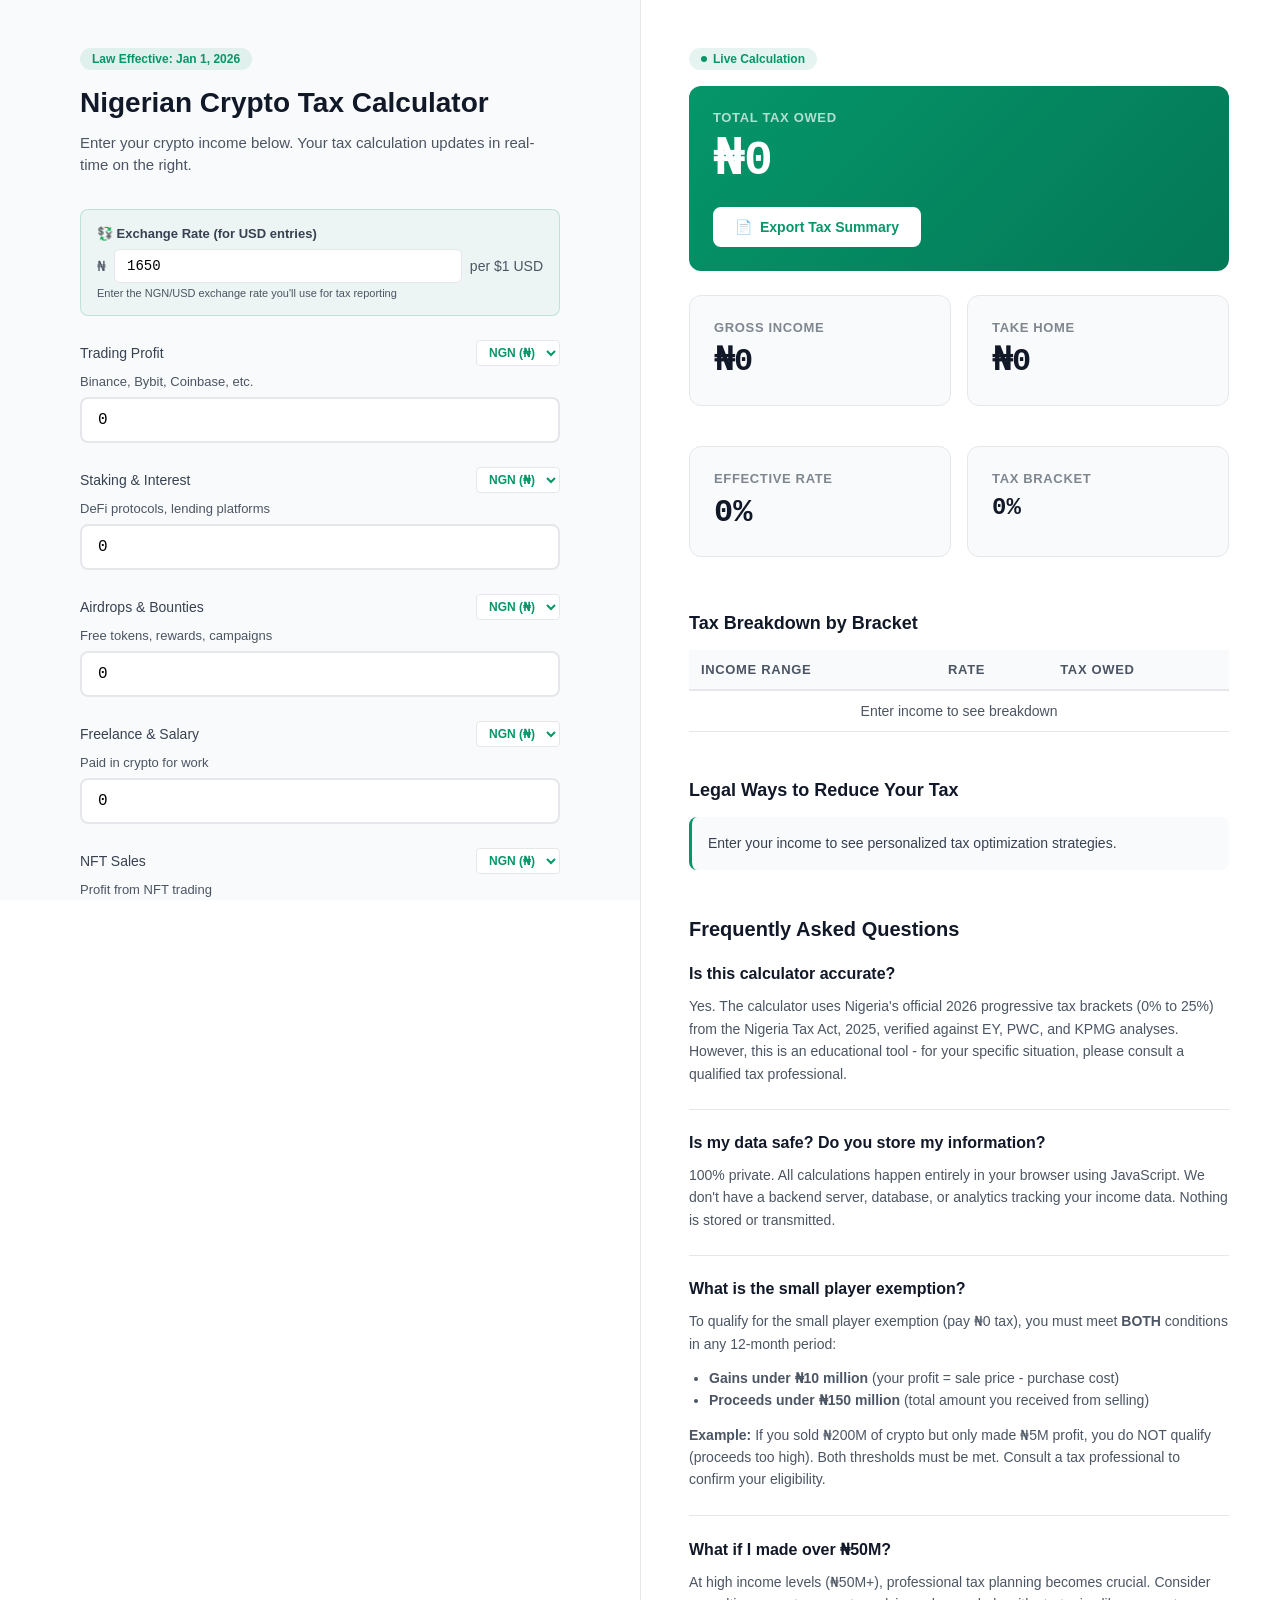
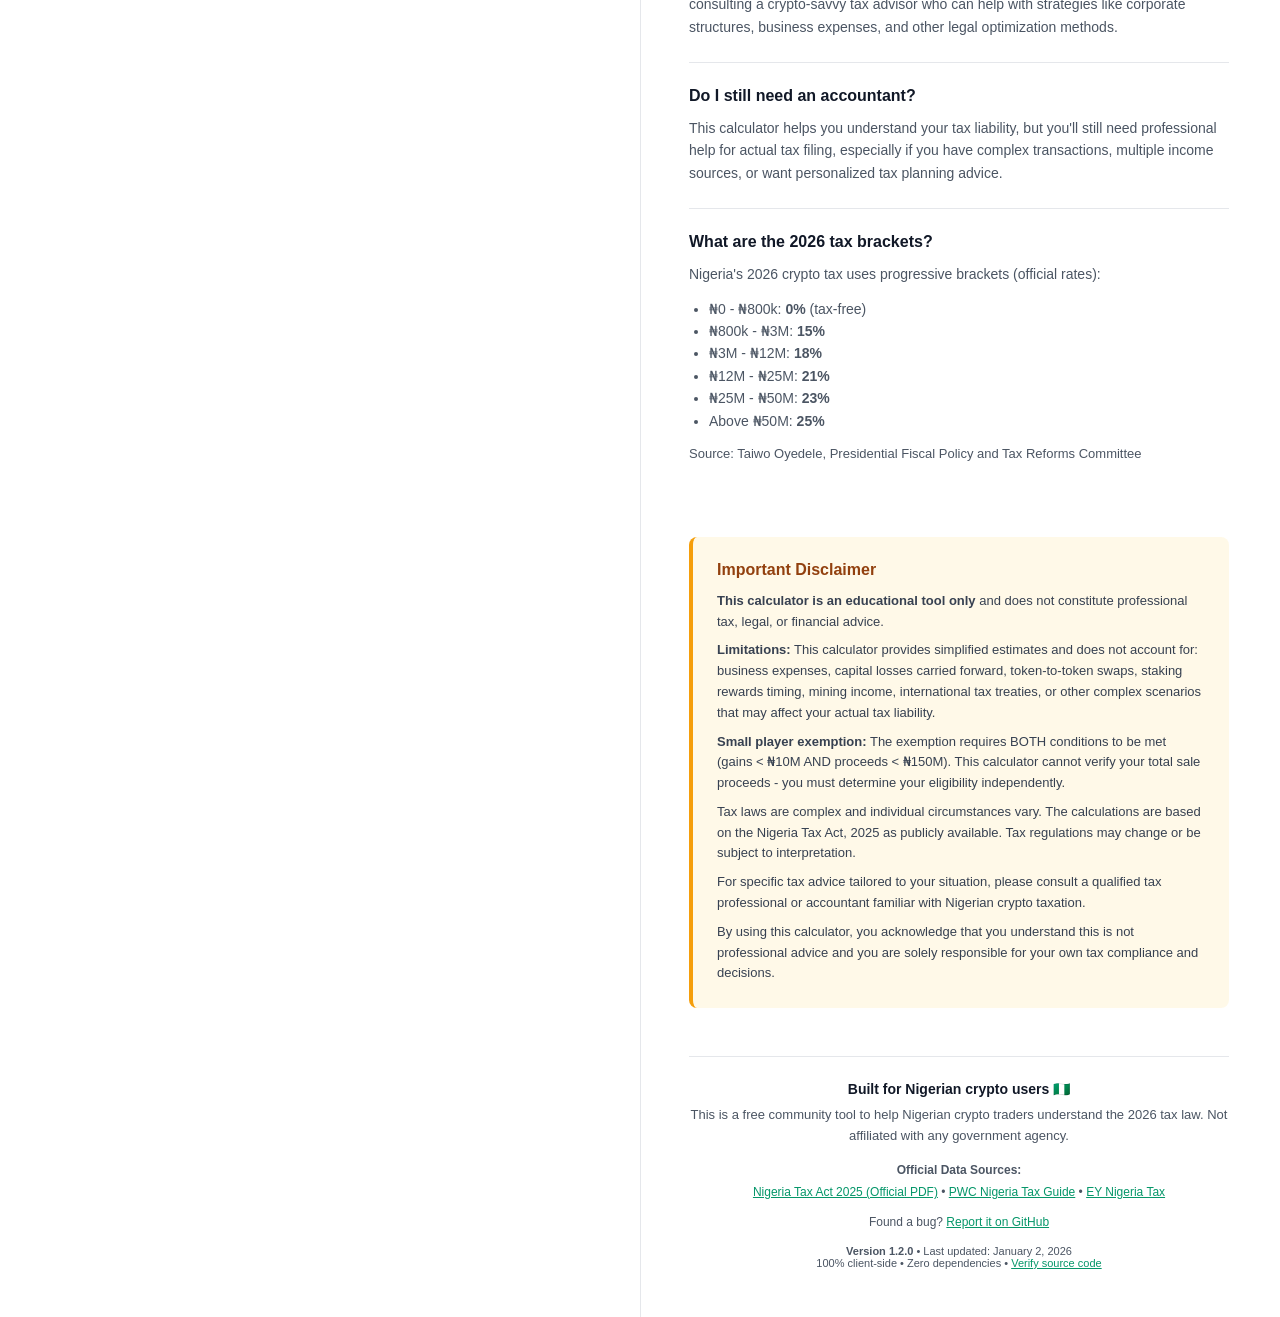
==== commit e300866a: "v1.2.0 - Add tax deductions feature (2026 Tax Reform) CRITICAL FEATURE ADDED: ✅ Tax deductions now i" ====
--- a/index.html
+++ b/index.html
@@ -536,6 +536,140 @@
 
                 </form>
 
+                <!-- Tax Deductions Section -->
+                <div style="margin-bottom: var(--space-8);">
+                    <div style="margin-bottom: var(--space-4);">
+                        <h3 style="font-size: 16px; font-weight: 700; color: var(--gray-900); margin-bottom: var(--space-2);">
+                            💰 Tax Deductions
+                        </h3>
+                        <p style="font-size: 13px; color: var(--gray-600); line-height: 1.5;">
+                            Reduce your taxable income by claiming eligible deductions from the 2026 Tax Reform.
+                        </p>
+                    </div>
+
+                    <!-- Pension Contributions -->
+                    <div class="input-group">
+                        <label for="pensionDeduction" class="input-label">
+                            Pension Contributions
+                        </label>
+                        <p style="font-size: 13px; color: var(--gray-600); margin-bottom: var(--space-2);">
+                            Contributions to approved pension schemes
+                        </p>
+                        <div style="position: relative;">
+                            <span style="position: absolute; left: 12px; top: 50%; transform: translateY(-50%); font-size: 14px; color: var(--gray-600);">₦</span>
+                            <input
+                                type="number"
+                                id="pensionDeduction"
+                                class="input-field"
+                                style="padding-left: 28px;"
+                                value="0"
+                                min="0"
+                                step="0.01"
+                                placeholder="0"
+                                aria-label="Pension contributions (100% deductible)"
+                                oninput="calculateTaxLive()"
+                            >
+                        </div>
+                        <p style="font-size: 11px; color: var(--primary); margin-top: 4px; font-weight: 600;">
+                            100% deductible
+                        </p>
+                    </div>
+
+                    <!-- Housing/NHF Contributions -->
+                    <div class="input-group">
+                        <label for="housingDeduction" class="input-label">
+                            NHF / Housing Contributions
+                        </label>
+                        <p style="font-size: 13px; color: var(--gray-600); margin-bottom: var(--space-2);">
+                            National Housing Fund or other housing schemes
+                        </p>
+                        <div style="position: relative;">
+                            <span style="position: absolute; left: 12px; top: 50%; transform: translateY(-50%); font-size: 14px; color: var(--gray-600);">₦</span>
+                            <input
+                                type="number"
+                                id="housingDeduction"
+                                class="input-field"
+                                style="padding-left: 28px;"
+                                value="0"
+                                min="0"
+                                step="0.01"
+                                placeholder="0"
+                                aria-label="Housing contributions (100% deductible)"
+                                oninput="calculateTaxLive()"
+                            >
+                        </div>
+                        <p style="font-size: 11px; color: var(--primary); margin-top: 4px; font-weight: 600;">
+                            100% deductible
+                        </p>
+                    </div>
+
+                    <!-- Health Insurance -->
+                    <div class="input-group">
+                        <label for="healthDeduction" class="input-label">
+                            Health Insurance Premiums
+                        </label>
+                        <p style="font-size: 13px; color: var(--gray-600); margin-bottom: var(--space-2);">
+                            Approved health insurance or HMO premiums
+                        </p>
+                        <div style="position: relative;">
+                            <span style="position: absolute; left: 12px; top: 50%; transform: translateY(-50%); font-size: 14px; color: var(--gray-600);">₦</span>
+                            <input
+                                type="number"
+                                id="healthDeduction"
+                                class="input-field"
+                                style="padding-left: 28px;"
+                                value="0"
+                                min="0"
+                                step="0.01"
+                                placeholder="0"
+                                aria-label="Health insurance premiums (100% deductible)"
+                                oninput="calculateTaxLive()"
+                            >
+                        </div>
+                        <p style="font-size: 11px; color: var(--primary); margin-top: 4px; font-weight: 600;">
+                            100% deductible
+                        </p>
+                    </div>
+
+                    <!-- Rent Paid -->
+                    <div class="input-group">
+                        <label for="rentPaid" class="input-label">
+                            Annual Rent Paid
+                        </label>
+                        <p style="font-size: 13px; color: var(--gray-600); margin-bottom: var(--space-2);">
+                            Total rent paid for your primary residence
+                        </p>
+                        <div style="position: relative;">
+                            <span style="position: absolute; left: 12px; top: 50%; transform: translateY(-50%); font-size: 14px; color: var(--gray-600);">₦</span>
+                            <input
+                                type="number"
+                                id="rentPaid"
+                                class="input-field"
+                                style="padding-left: 28px;"
+                                value="0"
+                                min="0"
+                                step="0.01"
+                                placeholder="0"
+                                aria-label="Annual rent paid (20% deductible, capped at ₦500k)"
+                                oninput="calculateTaxLive()"
+                            >
+                        </div>
+                        <p style="font-size: 11px; color: var(--primary); margin-top: 4px; font-weight: 600;">
+                            20% deductible (max ₦500,000 deduction)
+                        </p>
+                    </div>
+
+                    <!-- Deductions Summary Display -->
+                    <div id="deductionsSummary" style="display: none; margin-top: var(--space-4); padding: var(--space-3); background: rgba(5, 150, 105, 0.08); border-radius: 6px; border: 1px solid rgba(5, 150, 105, 0.2);">
+                        <div style="font-size: 12px; font-weight: 600; color: var(--gray-700); margin-bottom: 4px;">
+                            Total Deductions
+                        </div>
+                        <div style="font-size: 18px; font-weight: 700; color: var(--primary); font-family: var(--font-mono);">
+                            ₦<span id="totalDeductionsDisplay">0</span>
+                        </div>
+                    </div>
+                </div>
+
                 <!-- Data Privacy Note -->
                 <div style="padding: var(--space-4); background: rgba(5, 150, 105, 0.05); border-radius: 8px; border-left: 3px solid var(--primary);">
                     <p style="font-size: 13px; color: var(--gray-700); line-height: 1.5; margin-bottom: var(--space-2);">
@@ -580,13 +714,28 @@
                 <div style="display: grid; grid-template-columns: 1fr 1fr; gap: var(--space-4); margin-bottom: var(--space-8);">
 
                     <div class="result-card">
-                        <div class="result-label" style="color: var(--gray-600);">Total Income</div>
+                        <div class="result-label" style="color: var(--gray-600);">Gross Income</div>
                         <div class="result-value" id="totalIncome" style="color: var(--gray-900);" aria-live="polite">₦0</div>
                     </div>
 
-                    <div class="result-card">
+                    <div class="result-card" id="deductionsCard" style="display: none;">
+                        <div class="result-label" style="color: var(--gray-600);">Total Deductions</div>
+                        <div class="result-value" id="totalDeductionsResult" style="color: var(--primary);" aria-live="polite">₦0</div>
+                    </div>
+
+                    <div class="result-card" id="takeHomeCardNoDeductions">
                         <div class="result-label" style="color: var(--gray-600);">Take Home</div>
                         <div class="result-value" id="takeHome" style="color: var(--gray-900);" aria-live="polite">₦0</div>
+                    </div>
+
+                    <div class="result-card" id="taxableIncomeCard" style="display: none;">
+                        <div class="result-label" style="color: var(--gray-600);">Taxable Income</div>
+                        <div class="result-value" id="taxableIncome" style="color: var(--gray-900); font-weight: 700;" aria-live="polite">₦0</div>
+                    </div>
+
+                    <div class="result-card" id="takeHomeCardWithDeductions" style="display: none;">
+                        <div class="result-label" style="color: var(--gray-600);">Take Home</div>
+                        <div class="result-value" id="takeHome2" style="color: var(--gray-900);" aria-live="polite">₦0</div>
                     </div>
 
                     <div class="result-card">
@@ -776,7 +925,7 @@
                             Found a bug? <a href="https://github.com/yourusername/nigerian-crypto-tax-calc/issues" style="color: var(--primary); text-decoration: underline;" target="_blank" rel="noopener noreferrer">Report it on GitHub</a>
                         </p>
                         <p style="margin-top: var(--space-4); color: var(--gray-500); font-size: 11px;">
-                            <strong>Version 1.1.0</strong> • Last updated: January 2, 2026<br>
+                            <strong>Version 1.2.0</strong> • Last updated: January 2, 2026<br>
                             100% client-side • Zero dependencies • <a href="https://github.com/yourusername/nigerian-crypto-tax-calc" style="color: var(--primary); text-decoration: underline;" target="_blank" rel="noopener noreferrer">Verify source code</a>
                         </p>
                     </div>
@@ -966,8 +1115,30 @@
                     document.getElementById('nftConversion').style.display = 'none';
                 }
 
-                // Calculate total income
+                // Calculate total income (gross income before deductions)
                 const totalIncome = tradingProfit + stakingIncome + airdropsIncome + freelanceIncome + nftIncome;
+
+                // Calculate tax deductions
+                const pensionDeduction = parseFloat(document.getElementById('pensionDeduction').value) || 0;
+                const housingDeduction = parseFloat(document.getElementById('housingDeduction').value) || 0;
+                const healthDeduction = parseFloat(document.getElementById('healthDeduction').value) || 0;
+                const rentPaid = parseFloat(document.getElementById('rentPaid').value) || 0;
+
+                // Rent: 20% deductible, capped at ₦500,000 max deduction
+                const rentDeduction = Math.min(rentPaid * 0.2, 500000);
+
+                const totalDeductions = pensionDeduction + housingDeduction + healthDeduction + rentDeduction;
+
+                // Calculate taxable income (after deductions)
+                const taxableIncome = Math.max(0, totalIncome - totalDeductions);
+
+                // Show/hide and update deductions summary
+                if (totalDeductions > 0) {
+                    document.getElementById('deductionsSummary').style.display = 'block';
+                    document.getElementById('totalDeductionsDisplay').textContent = Math.round(totalDeductions).toLocaleString('en-NG');
+                } else {
+                    document.getElementById('deductionsSummary').style.display = 'none';
+                }
 
                 // Check for unrealistic inputs (> ₦1 billion)
                 const isUnrealistic = totalIncome > 1000000000;
@@ -981,27 +1152,49 @@
                     nft: nftIncome
                 };
 
-                // Check SME exemption
-                const smeExempt = totalIncome > 0 && totalIncome < SME_GAIN_EXEMPTION;
-
-                // Calculate tax
-                const { totalTax, breakdown } = smeExempt ? { totalTax: 0, breakdown: [] } : calculateProgressiveTax(totalIncome);
+                // Check SME exemption (based on taxable income after deductions)
+                const smeExempt = taxableIncome > 0 && taxableIncome < SME_GAIN_EXEMPTION;
+
+                // Calculate tax on taxable income (after deductions)
+                const { totalTax, breakdown } = smeExempt ? { totalTax: 0, breakdown: [] } : calculateProgressiveTax(taxableIncome);
 
                 // Calculate metrics
-                const effectiveRate = totalIncome > 0 ? (totalTax / totalIncome * 100).toFixed(1) : 0;
+                const effectiveRate = taxableIncome > 0 ? (totalTax / taxableIncome * 100).toFixed(1) : 0;
                 const takeHome = totalIncome - totalTax;
-                const topBracket = totalIncome > 50000000 ? 25 :
-                                   totalIncome > 25000000 ? 23 :
-                                   totalIncome > 12000000 ? 21 :
-                                   totalIncome > 3000000 ? 18 :
-                                   totalIncome > 800000 ? 15 : 0;
+                const topBracket = taxableIncome > 50000000 ? 25 :
+                                   taxableIncome > 25000000 ? 23 :
+                                   taxableIncome > 12000000 ? 21 :
+                                   taxableIncome > 3000000 ? 18 :
+                                   taxableIncome > 800000 ? 15 : 0;
 
                 // Update UI
                 document.getElementById('totalTax').textContent = formatCurrency(totalTax);
                 document.getElementById('totalIncome').textContent = formatCurrency(totalIncome);
-                document.getElementById('takeHome').textContent = formatCurrency(takeHome);
                 document.getElementById('effectiveRate').textContent = effectiveRate + '%';
                 document.getElementById('taxBracket').textContent = topBracket + '%';
+
+                // Show/hide deductions cards based on whether deductions exist
+                if (totalDeductions > 0) {
+                    // Show deduction-aware layout
+                    document.getElementById('deductionsCard').style.display = 'block';
+                    document.getElementById('taxableIncomeCard').style.display = 'block';
+                    document.getElementById('takeHomeCardWithDeductions').style.display = 'block';
+                    document.getElementById('takeHomeCardNoDeductions').style.display = 'none';
+
+                    // Update values
+                    document.getElementById('totalDeductionsResult').textContent = formatCurrency(totalDeductions);
+                    document.getElementById('taxableIncome').textContent = formatCurrency(taxableIncome);
+                    document.getElementById('takeHome2').textContent = formatCurrency(takeHome);
+                } else {
+                    // Show simple layout (no deductions)
+                    document.getElementById('deductionsCard').style.display = 'none';
+                    document.getElementById('taxableIncomeCard').style.display = 'none';
+                    document.getElementById('takeHomeCardWithDeductions').style.display = 'none';
+                    document.getElementById('takeHomeCardNoDeductions').style.display = 'block';
+
+                    // Update take home
+                    document.getElementById('takeHome').textContent = formatCurrency(takeHome);
+                }
 
                 // Show/hide SME notice
                 document.getElementById('smeNotice').style.display = smeExempt ? 'block' : 'none';
@@ -1086,6 +1279,11 @@
             const freelanceCurrency = document.getElementById('freelanceCurrency').value;
             const nftCurrency = document.getElementById('nftCurrency').value;
 
+            const pensionDeduction = document.getElementById('pensionDeduction').value;
+            const housingDeduction = document.getElementById('housingDeduction').value;
+            const healthDeduction = document.getElementById('healthDeduction').value;
+            const rentPaid = document.getElementById('rentPaid').value;
+
             // Save exchange rate if not default
             if (exchangeRate && exchangeRate !== '1650') {
                 params.set('rate', exchangeRate);
@@ -1111,6 +1309,20 @@
             if (nftIncome && nftIncome !== '0') {
                 params.set('nft', nftIncome);
                 if (nftCurrency === 'USD') params.set('nftCur', 'USD');
+            }
+
+            // Save deductions (only if non-zero)
+            if (pensionDeduction && pensionDeduction !== '0') {
+                params.set('pension', pensionDeduction);
+            }
+            if (housingDeduction && housingDeduction !== '0') {
+                params.set('housing', housingDeduction);
+            }
+            if (healthDeduction && healthDeduction !== '0') {
+                params.set('health', healthDeduction);
+            }
+            if (rentPaid && rentPaid !== '0') {
+                params.set('rent', rentPaid);
             }
 
             // Update URL without reloading page
@@ -1140,6 +1352,12 @@
             if (params.has('airdropsCur')) document.getElementById('airdropsCurrency').value = params.get('airdropsCur');
             if (params.has('freelanceCur')) document.getElementById('freelanceCurrency').value = params.get('freelanceCur');
             if (params.has('nftCur')) document.getElementById('nftCurrency').value = params.get('nftCur');
+
+            // Load deductions
+            if (params.has('pension')) document.getElementById('pensionDeduction').value = params.get('pension');
+            if (params.has('housing')) document.getElementById('housingDeduction').value = params.get('housing');
+            if (params.has('health')) document.getElementById('healthDeduction').value = params.get('health');
+            if (params.has('rent')) document.getElementById('rentPaid').value = params.get('rent');
         }
 
         // Initialize on page load
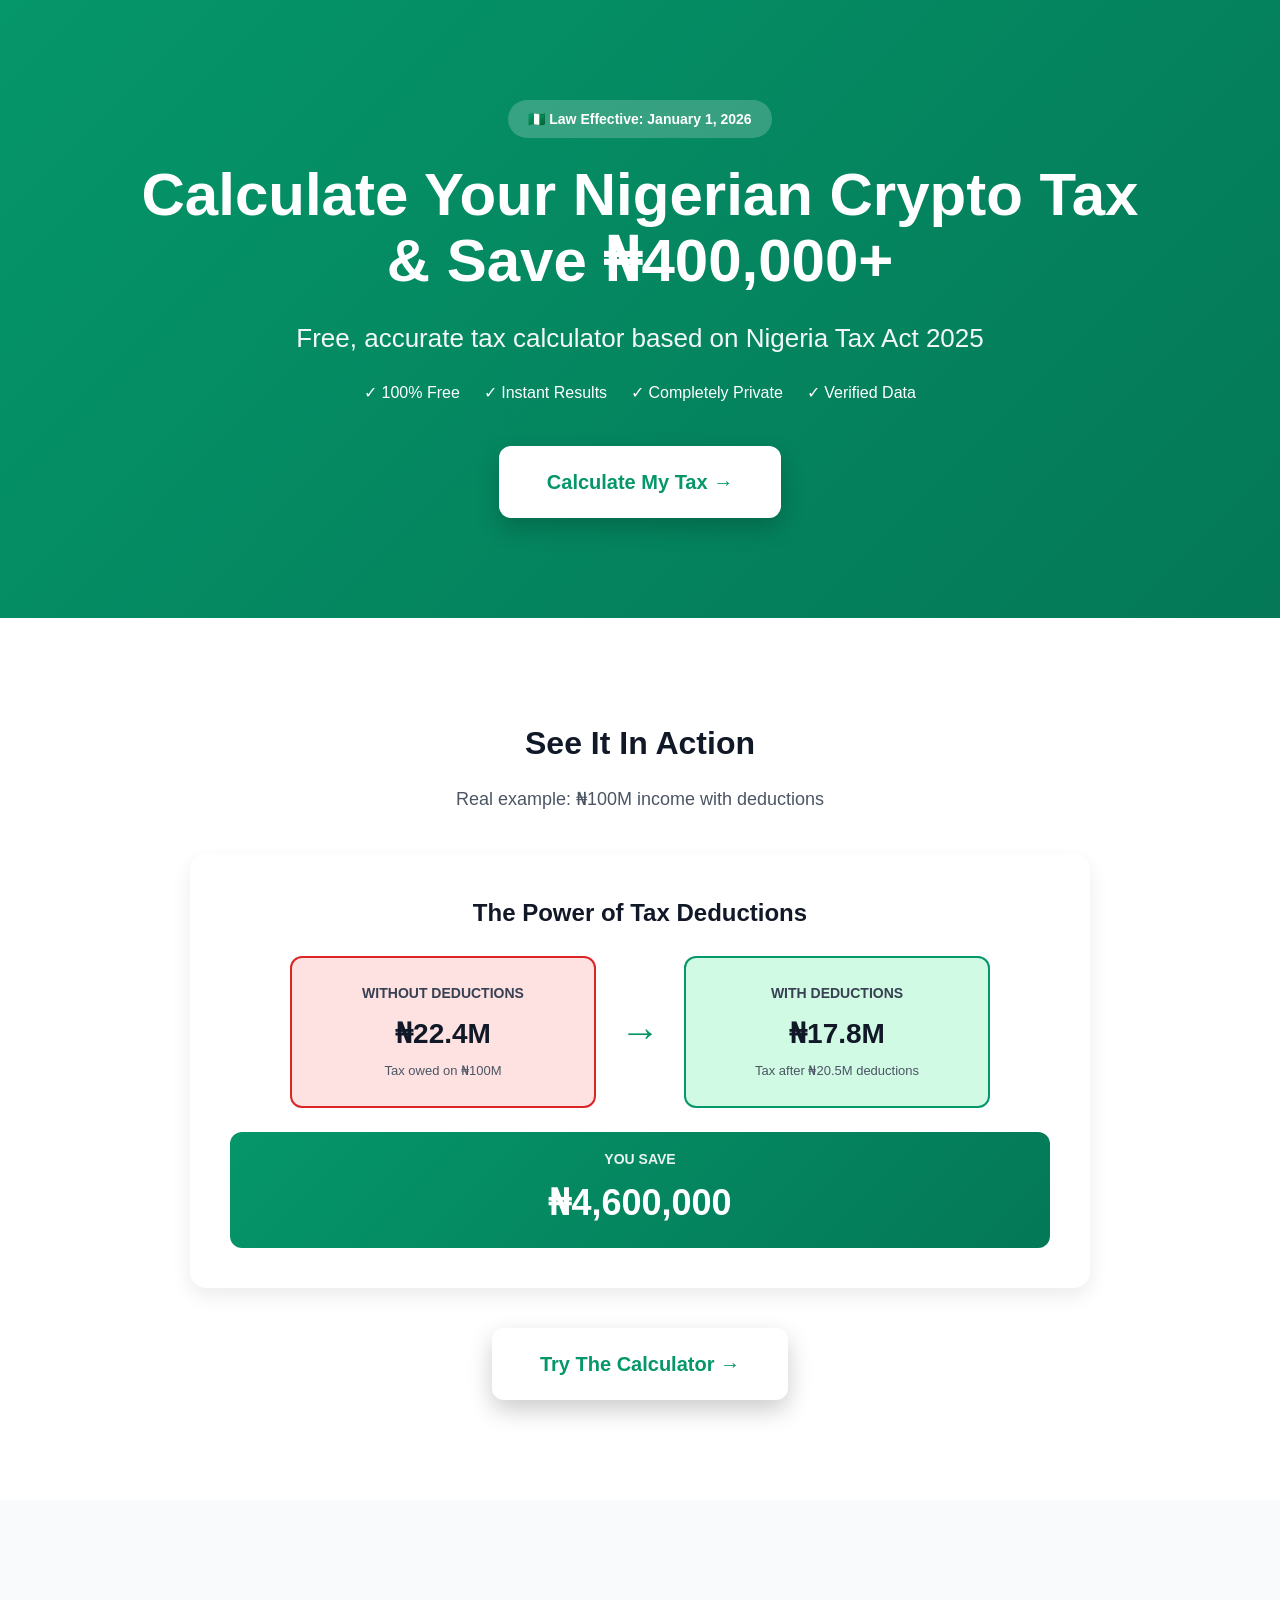
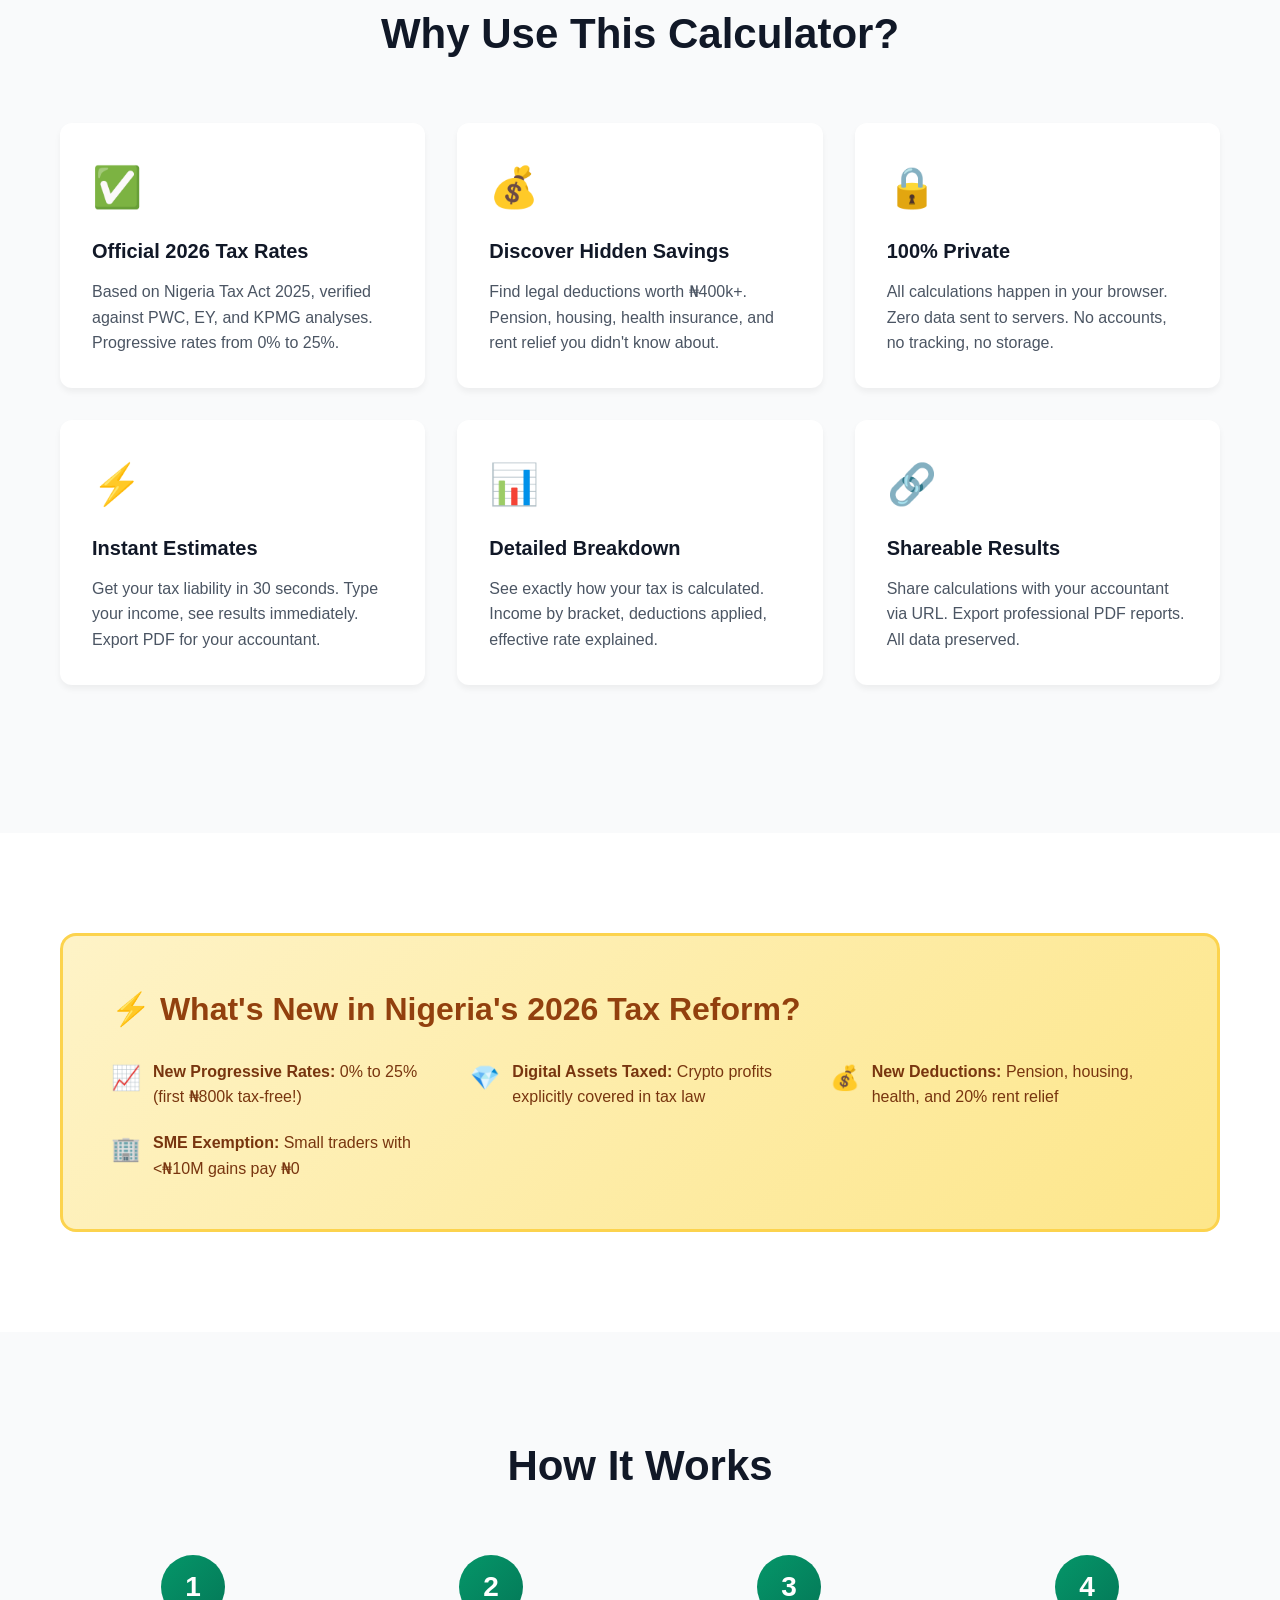
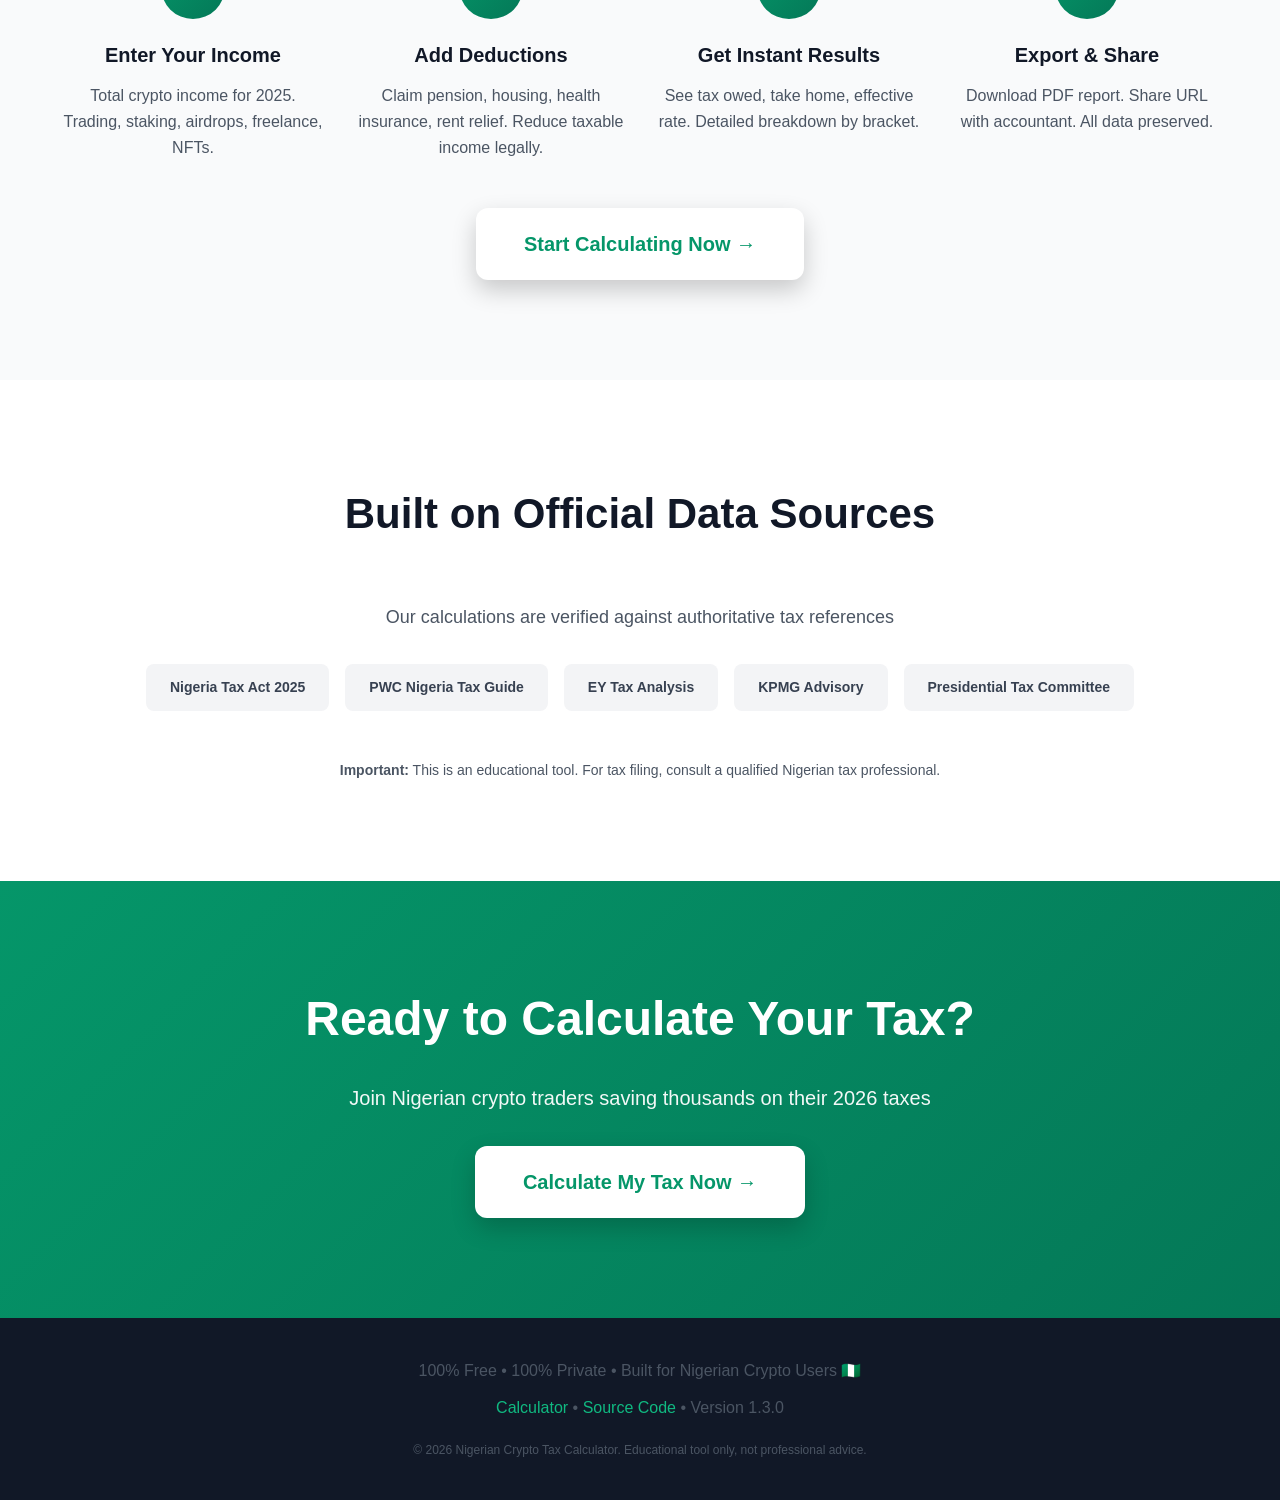
==== commit d4ac4331: "v1.4.0 - Landing Page + Option B Polish (9/10 Quality) TWO-PAGE STRUCTURE: ✅ index.html = Landing pa" ====
--- a/index.html
+++ b/index.html
@@ -3,30 +3,19 @@
 <head>
     <meta charset="UTF-8">
     <meta name="viewport" content="width=device-width, initial-scale=1.0">
-    <title>Nigerian Crypto Tax Calculator 2026</title>
-    <meta name="description" content="Calculate your exact Nigerian cryptocurrency tax liability for 2026 in real-time">
-
-    <!-- Content Security Policy -->
-    <meta http-equiv="Content-Security-Policy"
-          content="default-src 'self';
-                   script-src 'self' 'unsafe-inline' https://plausible.io;
-                   style-src 'self' 'unsafe-inline';
-                   img-src 'self' data:;
-                   connect-src https://plausible.io;
-                   font-src 'self';
-                   frame-ancestors 'none';
-                   base-uri 'self';
-                   form-action 'none';">
-
-    <!-- Note: Tailwind CSS removed - not used in this calculator (all styles are custom CSS) -->
-
-    <!-- Plausible Analytics - Privacy-friendly (no cookies, GDPR compliant) -->
+    <title>Nigerian Crypto Tax Calculator 2026 | Save ₦400k+ on Your Taxes</title>
+    <meta name="description" content="Free Nigerian crypto tax calculator for 2026. Calculate your tax liability in 30 seconds. Discover legal deductions to save ₦400k+. Based on Nigeria Tax Act 2025.">
+    
+    <!-- Open Graph -->
+    <meta property="og:title" content="Nigerian Crypto Tax Calculator 2026">
+    <meta property="og:description" content="Calculate your crypto tax and save ₦400k+ with legal deductions. Free, accurate, 100% private.">
+    <meta property="og:type" content="website">
+    
+    <!-- Plausible Analytics -->
     <script defer data-domain="nigerian-crypto-tax-calc.netlify.app" src="https://plausible.io/js/script.js"></script>
-
+    
     <style>
-        /* Custom Design System for Split-Screen Layout */
         :root {
-            /* Colors */
             --primary: #059669;
             --primary-dark: #047857;
             --primary-light: #10b981;
@@ -36,1336 +25,639 @@
             --gray-600: #4B5563;
             --gray-700: #374151;
             --gray-900: #111827;
-
-            /* Typography */
             --font-sans: 'Inter', -apple-system, BlinkMacSystemFont, sans-serif;
-            --font-mono: 'SF Mono', Monaco, 'Cascadia Code', monospace;
-
-            /* Spacing */
-            --space-2: 8px;
-            --space-3: 12px;
-            --space-4: 16px;
-            --space-6: 24px;
-            --space-8: 32px;
-            --space-12: 48px;
-        }
-
+        }
+        
         * {
             margin: 0;
             padding: 0;
             box-sizing: border-box;
         }
-
+        
         body {
             font-family: var(--font-sans);
             color: var(--gray-900);
+            line-height: 1.6;
             background: white;
-            overflow-x: hidden;
-        }
-
-        /* Split-screen layout */
-        .split-container {
-            display: grid;
-            grid-template-columns: 1fr 1fr;
-            min-height: 100vh;
-        }
-
-        /* Left panel - Inputs */
-        .left-panel {
-            background: var(--gray-50);
-            padding: var(--space-12);
-            overflow-y: auto;
-            position: sticky;
-            top: 0;
-            height: 100vh;
-        }
-
-        /* Right panel - Results */
-        .right-panel {
-            background: white;
-            padding: var(--space-12);
-            border-left: 1px solid var(--gray-200);
-        }
-
-        /* Input styling */
-        .input-group {
-            margin-bottom: var(--space-6);
-        }
-
-        .input-label {
-            display: block;
-            font-size: 14px;
-            font-weight: 500;
-            color: var(--gray-700);
-            margin-bottom: var(--space-2);
-        }
-
-        .input-field {
-            width: 100%;
-            padding: 12px 16px;
-            font-size: 16px;
-            font-family: var(--font-mono);
-            border: 2px solid var(--gray-200);
-            border-radius: 8px;
-            transition: all 0.2s;
-            background: white;
-        }
-
-        .input-field:focus {
-            outline: none;
-            border-color: var(--primary);
-            box-shadow: 0 0 0 3px rgba(5, 150, 105, 0.1);
-        }
-
-        /* Result cards */
-        .result-card {
-            background: var(--gray-50);
-            border: 1px solid var(--gray-200);
-            border-radius: 12px;
-            padding: var(--space-6);
-            margin-bottom: var(--space-6);
-        }
-
-        .result-card.highlight {
+        }
+        
+        .container {
+            max-width: 1200px;
+            margin: 0 auto;
+            padding: 0 20px;
+        }
+        
+        /* Hero Section */
+        .hero {
             background: linear-gradient(135deg, #059669 0%, #047857 100%);
             color: white;
-            border: none;
-        }
-
-        .result-label {
-            font-size: 13px;
-            text-transform: uppercase;
-            letter-spacing: 0.05em;
+            padding: 100px 20px;
+            text-align: center;
+        }
+        
+        .hero-badge {
+            display: inline-block;
+            padding: 8px 20px;
+            background: rgba(255, 255, 255, 0.2);
+            border-radius: 9999px;
+            font-size: 14px;
             font-weight: 600;
-            opacity: 0.7;
-            margin-bottom: var(--space-2);
-        }
-
-        .result-value {
+            margin-bottom: 24px;
+            backdrop-filter: blur(10px);
+        }
+        
+        .hero-title {
+            font-size: 60px;
+            font-weight: 800;
+            line-height: 1.1;
+            margin-bottom: 24px;
+        }
+
+        .hero-subtitle {
+            font-size: 26px;
+            margin-bottom: 20px;
+            opacity: 0.95;
+        }
+        
+        .hero-features {
+            display: flex;
+            gap: 24px;
+            justify-content: center;
+            flex-wrap: wrap;
+            margin-bottom: 40px;
+            font-size: 16px;
+        }
+        
+        .hero-feature {
+            display: flex;
+            align-items: center;
+            gap: 8px;
+        }
+        
+        .cta-button {
+            display: inline-block;
+            padding: 20px 48px;
+            background: white;
+            color: var(--primary);
+            font-size: 20px;
+            font-weight: 700;
+            border-radius: 12px;
+            text-decoration: none;
+            transition: all 0.3s;
+            box-shadow: 0 10px 25px rgba(0, 0, 0, 0.2);
+        }
+        
+        .cta-button:hover {
+            transform: translateY(-2px);
+            box-shadow: 0 15px 35px rgba(0, 0, 0, 0.3);
+        }
+        
+        /* Benefits Section */
+        .benefits {
+            padding: 100px 20px;
+            background: var(--gray-50);
+        }
+
+        .section-title {
+            text-align: center;
+            font-size: 42px;
+            font-weight: 700;
+            margin-bottom: 56px;
+            color: var(--gray-900);
+        }
+        
+        .benefits-grid {
+            display: grid;
+            grid-template-columns: repeat(auto-fit, minmax(280px, 1fr));
+            gap: 32px;
+            margin-bottom: 48px;
+        }
+        
+        .benefit-card {
+            background: white;
+            padding: 32px;
+            border-radius: 12px;
+            box-shadow: 0 4px 6px rgba(0, 0, 0, 0.05);
+            transition: all 0.3s;
+        }
+        
+        .benefit-card:hover {
+            transform: translateY(-4px);
+            box-shadow: 0 12px 24px rgba(0, 0, 0, 0.1);
+        }
+        
+        .benefit-icon {
+            font-size: 40px;
+            margin-bottom: 16px;
+        }
+        
+        .benefit-title {
+            font-size: 20px;
+            font-weight: 700;
+            margin-bottom: 12px;
+            color: var(--gray-900);
+        }
+        
+        .benefit-text {
+            color: var(--gray-600);
+            line-height: 1.6;
+        }
+        
+        /* What's New Section */
+        .whats-new {
+            padding: 100px 20px;
+        }
+        
+        .whats-new-content {
+            background: linear-gradient(135deg, #FEF3C7 0%, #FDE68A 100%);
+            padding: 48px;
+            border-radius: 16px;
+            border: 3px solid #FCD34D;
+        }
+        
+        .whats-new-title {
             font-size: 32px;
             font-weight: 700;
-            font-family: var(--font-mono);
-            line-height: 1.2;
-        }
-
-        .result-value.large {
-            font-size: 48px;
-        }
-
-        /* Live update indicator */
-        .live-badge {
+            margin-bottom: 24px;
+            color: #92400E;
+        }
+        
+        .changes-list {
+            display: grid;
+            grid-template-columns: repeat(auto-fit, minmax(250px, 1fr));
+            gap: 20px;
+        }
+        
+        .change-item {
+            display: flex;
+            align-items: start;
+            gap: 12px;
+        }
+        
+        .change-icon {
+            font-size: 24px;
+            flex-shrink: 0;
+        }
+        
+        .change-text {
+            color: #78350F;
+            font-size: 16px;
+        }
+        
+        /* How It Works */
+        .how-it-works {
+            padding: 100px 20px;
+            background: var(--gray-50);
+        }
+        
+        .steps {
+            display: grid;
+            grid-template-columns: repeat(auto-fit, minmax(240px, 1fr));
+            gap: 32px;
+            margin-bottom: 48px;
+        }
+        
+        .step {
+            text-align: center;
+        }
+        
+        .step-number {
             display: inline-flex;
             align-items: center;
-            gap: 6px;
-            padding: 4px 12px;
-            background: rgba(5, 150, 105, 0.1);
-            border-radius: 9999px;
-            font-size: 12px;
+            justify-content: center;
+            width: 64px;
+            height: 64px;
+            background: linear-gradient(135deg, var(--primary) 0%, var(--primary-dark) 100%);
+            color: white;
+            font-size: 28px;
+            font-weight: 700;
+            border-radius: 50%;
+            margin-bottom: 20px;
+        }
+        
+        .step-title {
+            font-size: 20px;
+            font-weight: 700;
+            margin-bottom: 12px;
+            color: var(--gray-900);
+        }
+        
+        .step-text {
+            color: var(--gray-600);
+        }
+        
+        /* Trust Section */
+        .trust {
+            padding: 100px 20px;
+        }
+        
+        .trust-content {
+            text-align: center;
+        }
+        
+        .trust-subtitle {
+            font-size: 18px;
+            color: var(--gray-600);
+            margin-bottom: 32px;
+        }
+        
+        .sources {
+            display: flex;
+            gap: 16px;
+            justify-content: center;
+            flex-wrap: wrap;
+            margin-bottom: 48px;
+        }
+        
+        .source-badge {
+            padding: 12px 24px;
+            background: var(--gray-100);
+            border-radius: 8px;
             font-weight: 600;
-            color: var(--primary);
-            margin-bottom: var(--space-4);
-        }
-
-        .live-dot {
-            width: 6px;
-            height: 6px;
-            background: var(--primary);
-            border-radius: 50%;
-            animation: pulse 2s ease-in-out infinite;
-        }
-
-        @keyframes pulse {
-            0%, 100% { opacity: 1; }
-            50% { opacity: 0.4; }
-        }
-
-        /* Breakdown table */
-        .breakdown-table {
+            color: var(--gray-700);
+            font-size: 14px;
+        }
+        
+        /* Final CTA */
+        .final-cta {
+            padding: 100px 20px;
+            background: linear-gradient(135deg, var(--primary) 0%, var(--primary-dark) 100%);
+            text-align: center;
+            color: white;
+        }
+
+        .final-cta-title {
+            font-size: 48px;
+            font-weight: 700;
+            margin-bottom: 24px;
+        }
+        
+        .final-cta-text {
+            font-size: 20px;
+            margin-bottom: 32px;
+            opacity: 0.95;
+        }
+        
+        /* Footer */
+        .footer {
+            padding: 40px 20px;
+            background: var(--gray-900);
+            color: var(--gray-600);
+            text-align: center;
+        }
+        
+        .footer a {
+            color: var(--primary-light);
+            text-decoration: none;
+        }
+        
+        .footer a:hover {
+            text-decoration: underline;
+        }
+        
+        /* Calculator Preview Section */
+        .calculator-preview {
+            padding: 100px 20px;
+            background: white;
+        }
+
+        .preview-container {
+            max-width: 900px;
+            margin: 0 auto;
+            text-align: center;
+        }
+
+        .preview-title {
+            font-size: 32px;
+            font-weight: 700;
+            margin-bottom: 16px;
+            color: var(--gray-900);
+        }
+
+        .preview-subtitle {
+            font-size: 18px;
+            color: var(--gray-600);
+            margin-bottom: 40px;
+        }
+
+        .calculator-screenshot {
             width: 100%;
-            border-collapse: collapse;
-            margin-top: var(--space-4);
-        }
-
-        .breakdown-table th {
-            text-align: left;
-            padding: 12px;
-            background: var(--gray-50);
-            border-bottom: 2px solid var(--gray-200);
-            font-size: 13px;
+            max-width: 800px;
+            border-radius: 16px;
+            box-shadow: 0 20px 60px rgba(0, 0, 0, 0.15);
+            margin: 0 auto;
+        }
+
+        /* Savings Comparison */
+        .savings-comparison {
+            background: white;
+            padding: 40px;
+            border-radius: 16px;
+            margin-top: 32px;
+            box-shadow: 0 8px 20px rgba(0, 0, 0, 0.08);
+        }
+
+        .comparison-title {
+            font-size: 24px;
+            font-weight: 700;
+            margin-bottom: 24px;
+            color: var(--gray-900);
+            text-align: center;
+        }
+
+        .comparison-grid {
+            display: grid;
+            grid-template-columns: 1fr auto 1fr;
+            gap: 24px;
+            align-items: center;
+            max-width: 700px;
+            margin: 0 auto;
+        }
+
+        .comparison-card {
+            padding: 24px;
+            border-radius: 12px;
+            text-align: center;
+        }
+
+        .comparison-card-before {
+            background: #FEE2E2;
+            border: 2px solid #DC2626;
+        }
+
+        .comparison-card-after {
+            background: #D1FAE5;
+            border: 2px solid var(--primary);
+        }
+
+        .comparison-label {
+            font-size: 14px;
             font-weight: 600;
             text-transform: uppercase;
-            letter-spacing: 0.05em;
+            margin-bottom: 8px;
+            color: var(--gray-700);
+        }
+
+        .comparison-value {
+            font-size: 28px;
+            font-weight: 800;
+            color: var(--gray-900);
+            margin-bottom: 4px;
+        }
+
+        .comparison-detail {
+            font-size: 13px;
             color: var(--gray-600);
         }
 
-        .breakdown-table td {
-            padding: 12px;
-            border-bottom: 1px solid var(--gray-200);
-            font-family: var(--font-mono);
+        .comparison-arrow {
+            font-size: 40px;
+            color: var(--primary);
+        }
+
+        .comparison-savings {
+            text-align: center;
+            margin-top: 24px;
+            padding: 16px;
+            background: linear-gradient(135deg, var(--primary) 0%, var(--primary-dark) 100%);
+            border-radius: 12px;
+            color: white;
+        }
+
+        .savings-label {
             font-size: 14px;
-        }
-
-        /* Mobile responsive */
+            font-weight: 600;
+            margin-bottom: 4px;
+            opacity: 0.9;
+        }
+
+        .savings-amount {
+            font-size: 36px;
+            font-weight: 800;
+        }
+
+        /* Mobile Responsive */
         @media (max-width: 768px) {
-            .split-container {
-                grid-template-columns: 1fr;
-            }
-
-            .left-panel {
-                position: relative;
-                height: auto;
-                padding: var(--space-6);
-            }
-
-            .right-panel {
-                padding: var(--space-6);
-                border-left: none;
-                border-top: 1px solid var(--gray-200);
-            }
-
-            .result-value.large {
+            .hero-title {
                 font-size: 36px;
             }
-        }
-
-        /* Accessibility */
-        .sr-only {
-            position: absolute;
-            width: 1px;
-            height: 1px;
-            padding: 0;
-            margin: -1px;
-            overflow: hidden;
-            clip: rect(0, 0, 0, 0);
-            white-space: nowrap;
-            border-width: 0;
-        }
-
-        /* Print Styles for PDF Export */
-        @media print {
-            body {
-                background: white;
-                padding: 20px;
+            .hero-subtitle {
+                font-size: 20px;
             }
-
-            /* Hide interactive elements */
-            .live-badge,
-            #exportButton,
-            .left-panel,
-            #smeNotice,
-            #unrealisticWarning {
-                display: none !important;
+            .section-title {
+                font-size: 32px;
             }
-
-            /* Show only results in single column */
-            .split-container {
-                display: block;
+            .final-cta-title {
+                font-size: 32px;
             }
-
-            .right-panel {
-                border: none;
-                padding: 0;
-                max-width: 100%;
+            .comparison-grid {
+                grid-template-columns: 1fr;
+                gap: 16px;
             }
-
-            /* Add print header */
-            .right-panel::before {
-                content: "Nigerian Crypto Tax Calculation Report";
-                display: block;
-                font-size: 24px;
-                font-weight: 700;
-                margin-bottom: 20px;
-                color: var(--gray-900);
-            }
-
-            /* Add generated timestamp */
-            .right-panel::after {
-                content: "Generated: " attr(data-timestamp);
-                display: block;
-                font-size: 12px;
-                color: var(--gray-600);
-                margin-top: 40px;
-                padding-top: 20px;
-                border-top: 1px solid var(--gray-200);
-            }
-
-            /* Optimize result cards for print */
-            .result-card {
-                break-inside: avoid;
-                page-break-inside: avoid;
-            }
-
-            .result-card.highlight {
-                background: var(--primary) !important;
-                -webkit-print-color-adjust: exact;
-                print-color-adjust: exact;
-            }
-
-            /* Hide FAQ and tips for concise PDF */
-            #optimizationTips,
-            .right-panel > div > div:last-child {
-                display: none;
-            }
-
-            /* Page breaks */
-            h2 {
-                page-break-after: avoid;
-            }
-
-            table {
-                page-break-inside: avoid;
+            .comparison-arrow {
+                transform: rotate(90deg);
             }
         }
     </style>
 </head>
 <body>
-
-    <!-- JavaScript Required Notice (shown only if JS is disabled) -->
-    <noscript>
-        <div style="position: fixed; top: 0; left: 0; right: 0; bottom: 0; background: white; z-index: 9999; display: flex; align-items: center; justify-content: center; padding: 20px;">
-            <div style="max-width: 480px; text-align: center; padding: 48px; background: #FEE2E2; border-radius: 12px; border: 2px solid #DC2626;">
-                <h1 style="font-size: 24px; font-weight: 700; color: #991B1B; margin-bottom: 16px;">
-                    JavaScript Required
-                </h1>
-                <p style="font-size: 16px; color: #7F1D1D; line-height: 1.6;">
-                    This calculator requires JavaScript to function. All calculations happen in your browser for privacy - no data is sent to any server.
-                </p>
-                <p style="font-size: 14px; color: #991B1B; margin-top: 16px;">
-                    Please enable JavaScript in your browser settings to use this tool.
+    
+    <!-- Hero Section -->
+    <section class="hero">
+        <div class="container">
+            <div class="hero-badge">🇳🇬 Law Effective: January 1, 2026</div>
+            <h1 class="hero-title">Calculate Your Nigerian Crypto Tax<br>& Save ₦400,000+</h1>
+            <p class="hero-subtitle">Free, accurate tax calculator based on Nigeria Tax Act 2025</p>
+            <div class="hero-features">
+                <div class="hero-feature">✓ 100% Free</div>
+                <div class="hero-feature">✓ Instant Results</div>
+                <div class="hero-feature">✓ Completely Private</div>
+                <div class="hero-feature">✓ Verified Data</div>
+            </div>
+            <a href="calculator.html" class="cta-button">Calculate My Tax →</a>
+        </div>
+    </section>
+
+    <!-- Calculator Preview Section -->
+    <section class="calculator-preview">
+        <div class="container">
+            <div class="preview-container">
+                <h2 class="preview-title">See It In Action</h2>
+                <p class="preview-subtitle">Real example: ₦100M income with deductions</p>
+
+                <!-- Savings Comparison -->
+                <div class="savings-comparison">
+                    <h3 class="comparison-title">The Power of Tax Deductions</h3>
+                    <div class="comparison-grid">
+                        <div class="comparison-card comparison-card-before">
+                            <div class="comparison-label">Without Deductions</div>
+                            <div class="comparison-value">₦22.4M</div>
+                            <div class="comparison-detail">Tax owed on ₦100M</div>
+                        </div>
+
+                        <div class="comparison-arrow">→</div>
+
+                        <div class="comparison-card comparison-card-after">
+                            <div class="comparison-label">With Deductions</div>
+                            <div class="comparison-value">₦17.8M</div>
+                            <div class="comparison-detail">Tax after ₦20.5M deductions</div>
+                        </div>
+                    </div>
+
+                    <div class="comparison-savings">
+                        <div class="savings-label">YOU SAVE</div>
+                        <div class="savings-amount">₦4,600,000</div>
+                    </div>
+                </div>
+
+                <div style="margin-top: 40px;">
+                    <a href="calculator.html" class="cta-button">Try The Calculator →</a>
+                </div>
+            </div>
+        </div>
+    </section>
+
+    <!-- Benefits Section -->
+    <section class="benefits">
+        <div class="container">
+            <h2 class="section-title">Why Use This Calculator?</h2>
+            <div class="benefits-grid">
+                <div class="benefit-card">
+                    <div class="benefit-icon">✅</div>
+                    <h3 class="benefit-title">Official 2026 Tax Rates</h3>
+                    <p class="benefit-text">Based on Nigeria Tax Act 2025, verified against PWC, EY, and KPMG analyses. Progressive rates from 0% to 25%.</p>
+                </div>
+                <div class="benefit-card">
+                    <div class="benefit-icon">💰</div>
+                    <h3 class="benefit-title">Discover Hidden Savings</h3>
+                    <p class="benefit-text">Find legal deductions worth ₦400k+. Pension, housing, health insurance, and rent relief you didn't know about.</p>
+                </div>
+                <div class="benefit-card">
+                    <div class="benefit-icon">🔒</div>
+                    <h3 class="benefit-title">100% Private</h3>
+                    <p class="benefit-text">All calculations happen in your browser. Zero data sent to servers. No accounts, no tracking, no storage.</p>
+                </div>
+                <div class="benefit-card">
+                    <div class="benefit-icon">⚡</div>
+                    <h3 class="benefit-title">Instant Estimates</h3>
+                    <p class="benefit-text">Get your tax liability in 30 seconds. Type your income, see results immediately. Export PDF for your accountant.</p>
+                </div>
+                <div class="benefit-card">
+                    <div class="benefit-icon">📊</div>
+                    <h3 class="benefit-title">Detailed Breakdown</h3>
+                    <p class="benefit-text">See exactly how your tax is calculated. Income by bracket, deductions applied, effective rate explained.</p>
+                </div>
+                <div class="benefit-card">
+                    <div class="benefit-icon">🔗</div>
+                    <h3 class="benefit-title">Shareable Results</h3>
+                    <p class="benefit-text">Share calculations with your accountant via URL. Export professional PDF reports. All data preserved.</p>
+                </div>
+            </div>
+        </div>
+    </section>
+    
+    <!-- What's New Section -->
+    <section class="whats-new">
+        <div class="container">
+            <div class="whats-new-content">
+                <h2 class="whats-new-title">⚡ What's New in Nigeria's 2026 Tax Reform?</h2>
+                <div class="changes-list">
+                    <div class="change-item">
+                        <span class="change-icon">📈</span>
+                        <span class="change-text"><strong>New Progressive Rates:</strong> 0% to 25% (first ₦800k tax-free!)</span>
+                    </div>
+                    <div class="change-item">
+                        <span class="change-icon">💎</span>
+                        <span class="change-text"><strong>Digital Assets Taxed:</strong> Crypto profits explicitly covered in tax law</span>
+                    </div>
+                    <div class="change-item">
+                        <span class="change-icon">💰</span>
+                        <span class="change-text"><strong>New Deductions:</strong> Pension, housing, health, and 20% rent relief</span>
+                    </div>
+                    <div class="change-item">
+                        <span class="change-icon">🏢</span>
+                        <span class="change-text"><strong>SME Exemption:</strong> Small traders with <₦10M gains pay ₦0</span>
+                    </div>
+                </div>
+            </div>
+        </div>
+    </section>
+    
+    <!-- How It Works -->
+    <section class="how-it-works">
+        <div class="container">
+            <h2 class="section-title">How It Works</h2>
+            <div class="steps">
+                <div class="step">
+                    <div class="step-number">1</div>
+                    <h3 class="step-title">Enter Your Income</h3>
+                    <p class="step-text">Total crypto income for 2025. Trading, staking, airdrops, freelance, NFTs.</p>
+                </div>
+                <div class="step">
+                    <div class="step-number">2</div>
+                    <h3 class="step-title">Add Deductions</h3>
+                    <p class="step-text">Claim pension, housing, health insurance, rent relief. Reduce taxable income legally.</p>
+                </div>
+                <div class="step">
+                    <div class="step-number">3</div>
+                    <h3 class="step-title">Get Instant Results</h3>
+                    <p class="step-text">See tax owed, take home, effective rate. Detailed breakdown by bracket.</p>
+                </div>
+                <div class="step">
+                    <div class="step-number">4</div>
+                    <h3 class="step-title">Export & Share</h3>
+                    <p class="step-text">Download PDF report. Share URL with accountant. All data preserved.</p>
+                </div>
+            </div>
+            <div style="text-align: center;">
+                <a href="calculator.html" class="cta-button">Start Calculating Now →</a>
+            </div>
+        </div>
+    </section>
+    
+    <!-- Trust Section -->
+    <section class="trust">
+        <div class="container">
+            <div class="trust-content">
+                <h2 class="section-title">Built on Official Data Sources</h2>
+                <p class="trust-subtitle">Our calculations are verified against authoritative tax references</p>
+                <div class="sources">
+                    <span class="source-badge">Nigeria Tax Act 2025</span>
+                    <span class="source-badge">PWC Nigeria Tax Guide</span>
+                    <span class="source-badge">EY Tax Analysis</span>
+                    <span class="source-badge">KPMG Advisory</span>
+                    <span class="source-badge">Presidential Tax Committee</span>
+                </div>
+                <p style="color: var(--gray-600); font-size: 14px;">
+                    <strong>Important:</strong> This is an educational tool. For tax filing, consult a qualified Nigerian tax professional.
                 </p>
             </div>
         </div>
-    </noscript>
-
-    <!-- Split-Screen Layout -->
-    <div class="split-container">
-
-        <!-- LEFT PANEL: Inputs -->
-        <div class="left-panel">
-            <div style="max-width: 480px; margin: 0 auto;">
-
-                <!-- Header -->
-                <div style="margin-bottom: var(--space-8);">
-                    <div style="display: inline-block; padding: 4px 12px; background: rgba(5, 150, 105, 0.1); border-radius: 9999px; font-size: 12px; font-weight: 600; color: var(--primary); margin-bottom: var(--space-4);">
-                        Law Effective: Jan 1, 2026
-                    </div>
-                    <h1 style="font-size: 28px; font-weight: 700; line-height: 1.2; margin-bottom: var(--space-3); color: var(--gray-900);">
-                        Nigerian Crypto Tax Calculator
-                    </h1>
-                    <p style="font-size: 15px; color: var(--gray-600); line-height: 1.5;">
-                        Enter your crypto income below. Your tax calculation updates in real-time on the right.
-                    </p>
-                </div>
-
-                <!-- Exchange Rate Input -->
-                <div style="margin-bottom: var(--space-6); padding: var(--space-4); background: rgba(5, 150, 105, 0.05); border-radius: 8px; border: 1px solid rgba(5, 150, 105, 0.2);">
-                    <label for="exchangeRate" style="display: block; font-size: 13px; font-weight: 600; color: var(--gray-700); margin-bottom: var(--space-2);">
-                        💱 Exchange Rate (for USD entries)
-                    </label>
-                    <div style="display: flex; align-items: center; gap: 8px;">
-                        <span style="font-size: 14px; color: var(--gray-600);">₦</span>
-                        <input
-                            type="number"
-                            id="exchangeRate"
-                            style="flex: 1; padding: 8px 12px; font-size: 14px; font-family: var(--font-mono); border: 1px solid var(--gray-200); border-radius: 6px; background: white;"
-                            value="1650"
-                            min="0"
-                            step="0.01"
-                            placeholder="1650"
-                            oninput="calculateTaxLive()"
-                        >
-                        <span style="font-size: 14px; color: var(--gray-600);">per $1 USD</span>
-                    </div>
-                    <p style="font-size: 11px; color: var(--gray-600); margin-top: 4px;">
-                        Enter the NGN/USD exchange rate you'll use for tax reporting
-                    </p>
-                </div>
-
-                <!-- Income Inputs Form -->
-                <form id="taxForm" style="margin-bottom: var(--space-8);">
-
-                    <!-- Trading Profit -->
-                    <div class="input-group">
-                        <div style="display: flex; justify-content: space-between; align-items: center; margin-bottom: var(--space-2);">
-                            <label for="tradingProfit" class="input-label" style="margin: 0;">
-                                Trading Profit
-                            </label>
-                            <select id="tradingCurrency" onchange="calculateTaxLive()" style="padding: 4px 8px; border: 1px solid var(--gray-200); border-radius: 4px; font-size: 12px; font-weight: 600; color: var(--primary); background: white; cursor: pointer;">
-                                <option value="NGN">NGN (₦)</option>
-                                <option value="USD">USD ($)</option>
-                            </select>
-                        </div>
-                        <p style="font-size: 13px; color: var(--gray-600); margin-bottom: var(--space-2);">
-                            Binance, Bybit, Coinbase, etc.
-                        </p>
-                        <input
-                            type="number"
-                            id="tradingProfit"
-                            class="input-field"
-                            value="0"
-                            min="0"
-                            step="0.01"
-                            placeholder="0"
-                            aria-label="Trading profit from crypto exchanges"
-                            oninput="calculateTaxLive()"
-                        >
-                        <div id="tradingConversion" style="font-size: 12px; color: var(--gray-600); margin-top: 4px; display: none;">
-                            ≈ ₦<span id="tradingNGN">0</span>
-                        </div>
-                    </div>
-
-                    <!-- Staking & Interest -->
-                    <div class="input-group">
-                        <div style="display: flex; justify-content: space-between; align-items: center; margin-bottom: var(--space-2);">
-                            <label for="stakingIncome" class="input-label" style="margin: 0;">
-                                Staking & Interest
-                            </label>
-                            <select id="stakingCurrency" onchange="calculateTaxLive()" style="padding: 4px 8px; border: 1px solid var(--gray-200); border-radius: 4px; font-size: 12px; font-weight: 600; color: var(--primary); background: white; cursor: pointer;">
-                                <option value="NGN">NGN (₦)</option>
-                                <option value="USD">USD ($)</option>
-                            </select>
-                        </div>
-                        <p style="font-size: 13px; color: var(--gray-600); margin-bottom: var(--space-2);">
-                            DeFi protocols, lending platforms
-                        </p>
-                        <input
-                            type="number"
-                            id="stakingIncome"
-                            class="input-field"
-                            value="0"
-                            min="0"
-                            step="0.01"
-                            placeholder="0"
-                            aria-label="Staking and interest income from DeFi"
-                            oninput="calculateTaxLive()"
-                        >
-                        <div id="stakingConversion" style="font-size: 12px; color: var(--gray-600); margin-top: 4px; display: none;">
-                            ≈ ₦<span id="stakingNGN">0</span>
-                        </div>
-                    </div>
-
-                    <!-- Airdrops & Bounties -->
-                    <div class="input-group">
-                        <div style="display: flex; justify-content: space-between; align-items: center; margin-bottom: var(--space-2);">
-                            <label for="airdropsIncome" class="input-label" style="margin: 0;">
-                                Airdrops & Bounties
-                            </label>
-                            <select id="airdropsCurrency" onchange="calculateTaxLive()" style="padding: 4px 8px; border: 1px solid var(--gray-200); border-radius: 4px; font-size: 12px; font-weight: 600; color: var(--primary); background: white; cursor: pointer;">
-                                <option value="NGN">NGN (₦)</option>
-                                <option value="USD">USD ($)</option>
-                            </select>
-                        </div>
-                        <p style="font-size: 13px; color: var(--gray-600); margin-bottom: var(--space-2);">
-                            Free tokens, rewards, campaigns
-                        </p>
-                        <input
-                            type="number"
-                            id="airdropsIncome"
-                            class="input-field"
-                            value="0"
-                            min="0"
-                            step="0.01"
-                            placeholder="0"
-                            aria-label="Income from airdrops and bounties"
-                            oninput="calculateTaxLive()"
-                        >
-                        <div id="airdropsConversion" style="font-size: 12px; color: var(--gray-600); margin-top: 4px; display: none;">
-                            ≈ ₦<span id="airdropsNGN">0</span>
-                        </div>
-                    </div>
-
-                    <!-- Freelance & Salary -->
-                    <div class="input-group">
-                        <div style="display: flex; justify-content: space-between; align-items: center; margin-bottom: var(--space-2);">
-                            <label for="freelanceIncome" class="input-label" style="margin: 0;">
-                                Freelance & Salary
-                            </label>
-                            <select id="freelanceCurrency" onchange="calculateTaxLive()" style="padding: 4px 8px; border: 1px solid var(--gray-200); border-radius: 4px; font-size: 12px; font-weight: 600; color: var(--primary); background: white; cursor: pointer;">
-                                <option value="NGN">NGN (₦)</option>
-                                <option value="USD">USD ($)</option>
-                            </select>
-                        </div>
-                        <p style="font-size: 13px; color: var(--gray-600); margin-bottom: var(--space-2);">
-                            Paid in crypto for work
-                        </p>
-                        <input
-                            type="number"
-                            id="freelanceIncome"
-                            class="input-field"
-                            value="0"
-                            min="0"
-                            step="0.01"
-                            placeholder="0"
-                            aria-label="Freelance and salary income in crypto"
-                            oninput="calculateTaxLive()"
-                        >
-                        <div id="freelanceConversion" style="font-size: 12px; color: var(--gray-600); margin-top: 4px; display: none;">
-                            ≈ ₦<span id="freelanceNGN">0</span>
-                        </div>
-                    </div>
-
-                    <!-- NFT Sales -->
-                    <div class="input-group">
-                        <div style="display: flex; justify-content: space-between; align-items: center; margin-bottom: var(--space-2);">
-                            <label for="nftIncome" class="input-label" style="margin: 0;">
-                                NFT Sales
-                            </label>
-                            <select id="nftCurrency" onchange="calculateTaxLive()" style="padding: 4px 8px; border: 1px solid var(--gray-200); border-radius: 4px; font-size: 12px; font-weight: 600; color: var(--primary); background: white; cursor: pointer;">
-                                <option value="NGN">NGN (₦)</option>
-                                <option value="USD">USD ($)</option>
-                            </select>
-                        </div>
-                        <p style="font-size: 13px; color: var(--gray-600); margin-bottom: var(--space-2);">
-                            Profit from NFT trading
-                        </p>
-                        <input
-                            type="number"
-                            id="nftIncome"
-                            class="input-field"
-                            value="0"
-                            min="0"
-                            step="0.01"
-                            placeholder="0"
-                            aria-label="Profit from NFT sales"
-                            oninput="calculateTaxLive()"
-                        >
-                        <div id="nftConversion" style="font-size: 12px; color: var(--gray-600); margin-top: 4px; display: none;">
-                            ≈ ₦<span id="nftNGN">0</span>
-                        </div>
-                    </div>
-
-                </form>
-
-                <!-- Tax Deductions Section -->
-                <div style="margin-bottom: var(--space-8);">
-                    <div style="margin-bottom: var(--space-4);">
-                        <h3 style="font-size: 16px; font-weight: 700; color: var(--gray-900); margin-bottom: var(--space-2);">
-                            💰 Tax Deductions
-                        </h3>
-                        <p style="font-size: 13px; color: var(--gray-600); line-height: 1.5;">
-                            Reduce your taxable income by claiming eligible deductions from the 2026 Tax Reform.
-                        </p>
-                    </div>
-
-                    <!-- Pension Contributions -->
-                    <div class="input-group">
-                        <label for="pensionDeduction" class="input-label">
-                            Pension Contributions
-                        </label>
-                        <p style="font-size: 13px; color: var(--gray-600); margin-bottom: var(--space-2);">
-                            Contributions to approved pension schemes
-                        </p>
-                        <div style="position: relative;">
-                            <span style="position: absolute; left: 12px; top: 50%; transform: translateY(-50%); font-size: 14px; color: var(--gray-600);">₦</span>
-                            <input
-                                type="number"
-                                id="pensionDeduction"
-                                class="input-field"
-                                style="padding-left: 28px;"
-                                value="0"
-                                min="0"
-                                step="0.01"
-                                placeholder="0"
-                                aria-label="Pension contributions (100% deductible)"
-                                oninput="calculateTaxLive()"
-                            >
-                        </div>
-                        <p style="font-size: 11px; color: var(--primary); margin-top: 4px; font-weight: 600;">
-                            100% deductible
-                        </p>
-                    </div>
-
-                    <!-- Housing/NHF Contributions -->
-                    <div class="input-group">
-                        <label for="housingDeduction" class="input-label">
-                            NHF / Housing Contributions
-                        </label>
-                        <p style="font-size: 13px; color: var(--gray-600); margin-bottom: var(--space-2);">
-                            National Housing Fund or other housing schemes
-                        </p>
-                        <div style="position: relative;">
-                            <span style="position: absolute; left: 12px; top: 50%; transform: translateY(-50%); font-size: 14px; color: var(--gray-600);">₦</span>
-                            <input
-                                type="number"
-                                id="housingDeduction"
-                                class="input-field"
-                                style="padding-left: 28px;"
-                                value="0"
-                                min="0"
-                                step="0.01"
-                                placeholder="0"
-                                aria-label="Housing contributions (100% deductible)"
-                                oninput="calculateTaxLive()"
-                            >
-                        </div>
-                        <p style="font-size: 11px; color: var(--primary); margin-top: 4px; font-weight: 600;">
-                            100% deductible
-                        </p>
-                    </div>
-
-                    <!-- Health Insurance -->
-                    <div class="input-group">
-                        <label for="healthDeduction" class="input-label">
-                            Health Insurance Premiums
-                        </label>
-                        <p style="font-size: 13px; color: var(--gray-600); margin-bottom: var(--space-2);">
-                            Approved health insurance or HMO premiums
-                        </p>
-                        <div style="position: relative;">
-                            <span style="position: absolute; left: 12px; top: 50%; transform: translateY(-50%); font-size: 14px; color: var(--gray-600);">₦</span>
-                            <input
-                                type="number"
-                                id="healthDeduction"
-                                class="input-field"
-                                style="padding-left: 28px;"
-                                value="0"
-                                min="0"
-                                step="0.01"
-                                placeholder="0"
-                                aria-label="Health insurance premiums (100% deductible)"
-                                oninput="calculateTaxLive()"
-                            >
-                        </div>
-                        <p style="font-size: 11px; color: var(--primary); margin-top: 4px; font-weight: 600;">
-                            100% deductible
-                        </p>
-                    </div>
-
-                    <!-- Rent Paid -->
-                    <div class="input-group">
-                        <label for="rentPaid" class="input-label">
-                            Annual Rent Paid
-                        </label>
-                        <p style="font-size: 13px; color: var(--gray-600); margin-bottom: var(--space-2);">
-                            Total rent paid for your primary residence
-                        </p>
-                        <div style="position: relative;">
-                            <span style="position: absolute; left: 12px; top: 50%; transform: translateY(-50%); font-size: 14px; color: var(--gray-600);">₦</span>
-                            <input
-                                type="number"
-                                id="rentPaid"
-                                class="input-field"
-                                style="padding-left: 28px;"
-                                value="0"
-                                min="0"
-                                step="0.01"
-                                placeholder="0"
-                                aria-label="Annual rent paid (20% deductible, capped at ₦500k)"
-                                oninput="calculateTaxLive()"
-                            >
-                        </div>
-                        <p style="font-size: 11px; color: var(--primary); margin-top: 4px; font-weight: 600;">
-                            20% deductible (max ₦500,000 deduction)
-                        </p>
-                    </div>
-
-                    <!-- Deductions Summary Display -->
-                    <div id="deductionsSummary" style="display: none; margin-top: var(--space-4); padding: var(--space-3); background: rgba(5, 150, 105, 0.08); border-radius: 6px; border: 1px solid rgba(5, 150, 105, 0.2);">
-                        <div style="font-size: 12px; font-weight: 600; color: var(--gray-700); margin-bottom: 4px;">
-                            Total Deductions
-                        </div>
-                        <div style="font-size: 18px; font-weight: 700; color: var(--primary); font-family: var(--font-mono);">
-                            ₦<span id="totalDeductionsDisplay">0</span>
-                        </div>
-                    </div>
-                </div>
-
-                <!-- Data Privacy Note -->
-                <div style="padding: var(--space-4); background: rgba(5, 150, 105, 0.05); border-radius: 8px; border-left: 3px solid var(--primary);">
-                    <p style="font-size: 13px; color: var(--gray-700); line-height: 1.5; margin-bottom: var(--space-2);">
-                        <strong>100% Private:</strong> All calculations happen in your browser. No income data is sent to any server.
-                    </p>
-                    <p style="font-size: 11px; color: var(--gray-600); line-height: 1.4;">
-                        Zero external dependencies • Privacy-friendly analytics (no cookies, no personal data) • Your income data never leaves your device.
-                    </p>
-                </div>
-
-            </div>
-        </div>
-
-        <!-- RIGHT PANEL: Live Results -->
-        <div class="right-panel">
-            <div style="max-width: 540px;">
-
-                <!-- Live Update Badge -->
-                <div class="live-badge">
-                    <span class="live-dot"></span>
-                    <span>Live Calculation</span>
-                </div>
-
-                <!-- Main Tax Result (Highlighted) -->
-                <div class="result-card highlight" role="region" aria-label="Tax calculation results">
-                    <div class="result-label">Total Tax Owed</div>
-                    <div class="result-value large" id="totalTax" role="status" aria-live="polite" aria-atomic="true">₦0</div>
-
-                    <!-- Export Button -->
-                    <button
-                        onclick="window.print()"
-                        style="margin-top: 16px; padding: 10px 20px; background: white; color: var(--primary); border: 2px solid white; border-radius: 8px; font-size: 14px; font-weight: 600; cursor: pointer; transition: all 0.2s; display: flex; align-items: center; gap: 8px;"
-                        onmouseover="this.style.background='rgba(255,255,255,0.9)'; this.style.transform='translateY(-1px)'"
-                        onmouseout="this.style.background='white'; this.style.transform='translateY(0)'"
-                        id="exportButton">
-                        <span>📄</span>
-                        <span>Export Tax Summary</span>
-                    </button>
-                </div>
-
-                <!-- Secondary Results Grid -->
-                <div style="display: grid; grid-template-columns: 1fr 1fr; gap: var(--space-4); margin-bottom: var(--space-8);">
-
-                    <div class="result-card">
-                        <div class="result-label" style="color: var(--gray-600);">Gross Income</div>
-                        <div class="result-value" id="totalIncome" style="color: var(--gray-900);" aria-live="polite">₦0</div>
-                    </div>
-
-                    <div class="result-card" id="deductionsCard" style="display: none;">
-                        <div class="result-label" style="color: var(--gray-600);">Total Deductions</div>
-                        <div class="result-value" id="totalDeductionsResult" style="color: var(--primary);" aria-live="polite">₦0</div>
-                    </div>
-
-                    <div class="result-card" id="takeHomeCardNoDeductions">
-                        <div class="result-label" style="color: var(--gray-600);">Take Home</div>
-                        <div class="result-value" id="takeHome" style="color: var(--gray-900);" aria-live="polite">₦0</div>
-                    </div>
-
-                    <div class="result-card" id="taxableIncomeCard" style="display: none;">
-                        <div class="result-label" style="color: var(--gray-600);">Taxable Income</div>
-                        <div class="result-value" id="taxableIncome" style="color: var(--gray-900); font-weight: 700;" aria-live="polite">₦0</div>
-                    </div>
-
-                    <div class="result-card" id="takeHomeCardWithDeductions" style="display: none;">
-                        <div class="result-label" style="color: var(--gray-600);">Take Home</div>
-                        <div class="result-value" id="takeHome2" style="color: var(--gray-900);" aria-live="polite">₦0</div>
-                    </div>
-
-                    <div class="result-card">
-                        <div class="result-label" style="color: var(--gray-600);">Effective Rate</div>
-                        <div class="result-value" id="effectiveRate" style="color: var(--gray-900);" aria-live="polite">0%</div>
-                    </div>
-
-                    <div class="result-card">
-                        <div class="result-label" style="color: var(--gray-600);">Tax Bracket</div>
-                        <div class="result-value" id="taxBracket" style="color: var(--gray-900); font-size: 24px;" aria-live="polite">0%</div>
-                    </div>
-
-                </div>
-
-                <!-- SME Exemption Notice -->
-                <div id="smeNotice" style="display: none; padding: var(--space-4); background: rgba(5, 150, 105, 0.1); border-radius: 8px; margin-bottom: var(--space-8); border: 1px solid var(--primary);">
-                    <div style="font-size: 14px; font-weight: 600; color: var(--primary); margin-bottom: 4px;">
-                        ✓ SME Tax Exemption Applies
-                    </div>
-                    <p style="font-size: 13px; color: var(--gray-700); line-height: 1.5;">
-                        Your gains are under ₦10M and revenue under ₦150M. You qualify for full tax exemption.
-                    </p>
-                </div>
-
-                <!-- Unrealistic Input Warning -->
-                <div id="unrealisticWarning" style="display: none; padding: var(--space-4); background: rgba(251, 191, 36, 0.1); border-radius: 8px; margin-bottom: var(--space-8); border: 1px solid #f59e0b;" role="alert">
-                    <div style="font-size: 14px; font-weight: 600; color: #92400e; margin-bottom: 4px;">
-                        ⚠️ Please Verify Your Input
-                    </div>
-                    <p style="font-size: 13px; color: var(--gray-700); line-height: 1.5;">
-                        The total income you entered (over ₦1 billion) is very high. Please double-check your numbers to ensure they're correct.
-                    </p>
-                </div>
-
-                <!-- Detailed Breakdown -->
-                <div style="margin-top: var(--space-8);">
-                    <h2 style="font-size: 18px; font-weight: 600; margin-bottom: var(--space-4); color: var(--gray-900);">
-                        Tax Breakdown by Bracket
-                    </h2>
-
-                    <table class="breakdown-table">
-                        <thead>
-                            <tr>
-                                <th>Income Range</th>
-                                <th>Rate</th>
-                                <th>Tax Owed</th>
-                            </tr>
-                        </thead>
-                        <tbody id="breakdownTable">
-                            <tr>
-                                <td colspan="3" style="text-align: center; color: var(--gray-600); font-family: var(--font-sans);">
-                                    Enter income to see breakdown
-                                </td>
-                            </tr>
-                        </tbody>
-                    </table>
-                </div>
-
-                <!-- Optimization Tips -->
-                <div style="margin-top: var(--space-12);">
-                    <h2 style="font-size: 18px; font-weight: 600; margin-bottom: var(--space-4); color: var(--gray-900);">
-                        Legal Ways to Reduce Your Tax
-                    </h2>
-                    <div id="optimizationTips" style="display: flex; flex-direction: column; gap: var(--space-4);">
-                        <!-- Populated by JavaScript -->
-                        <div style="padding: var(--space-4); background: var(--gray-50); border-radius: 8px; border-left: 3px solid var(--primary);">
-                            <p style="font-size: 14px; color: var(--gray-700); line-height: 1.5;">
-                                Enter your income to see personalized tax optimization strategies.
-                            </p>
-                        </div>
-                    </div>
-                </div>
-
-                <!-- FAQ Section -->
-                <div style="margin-top: var(--space-12);">
-                    <h2 style="font-size: 20px; font-weight: 600; margin-bottom: var(--space-6); color: var(--gray-900);">
-                        Frequently Asked Questions
-                    </h2>
-                    <div style="display: flex; flex-direction: column; gap: var(--space-6);">
-
-                        <div style="padding-bottom: var(--space-6); border-bottom: 1px solid var(--gray-200);">
-                            <h3 style="font-size: 16px; font-weight: 600; color: var(--gray-900); margin-bottom: var(--space-3);">
-                                Is this calculator accurate?
-                            </h3>
-                            <p style="font-size: 14px; color: var(--gray-600); line-height: 1.6;">
-                                Yes. The calculator uses Nigeria's official 2026 progressive tax brackets (0% to 25%) from the Nigeria Tax Act, 2025, verified against EY, PWC, and KPMG analyses. However, this is an educational tool - for your specific situation, please consult a qualified tax professional.
-                            </p>
-                        </div>
-
-                        <div style="padding-bottom: var(--space-6); border-bottom: 1px solid var(--gray-200);">
-                            <h3 style="font-size: 16px; font-weight: 600; color: var(--gray-900); margin-bottom: var(--space-3);">
-                                Is my data safe? Do you store my information?
-                            </h3>
-                            <p style="font-size: 14px; color: var(--gray-600); line-height: 1.6;">
-                                100% private. All calculations happen entirely in your browser using JavaScript. We don't have a backend server, database, or analytics tracking your income data. Nothing is stored or transmitted.
-                            </p>
-                        </div>
-
-                        <div style="padding-bottom: var(--space-6); border-bottom: 1px solid var(--gray-200);">
-                            <h3 style="font-size: 16px; font-weight: 600; color: var(--gray-900); margin-bottom: var(--space-3);">
-                                What is the small player exemption?
-                            </h3>
-                            <p style="font-size: 14px; color: var(--gray-600); line-height: 1.6; margin-bottom: var(--space-3);">
-                                To qualify for the small player exemption (pay ₦0 tax), you must meet <strong>BOTH</strong> conditions in any 12-month period:
-                            </p>
-                            <ul style="font-size: 14px; color: var(--gray-600); line-height: 1.6; margin-left: 20px; margin-bottom: var(--space-3);">
-                                <li><strong>Gains under ₦10 million</strong> (your profit = sale price - purchase cost)</li>
-                                <li><strong>Proceeds under ₦150 million</strong> (total amount you received from selling)</li>
-                            </ul>
-                            <p style="font-size: 14px; color: var(--gray-600); line-height: 1.6;">
-                                <strong>Example:</strong> If you sold ₦200M of crypto but only made ₦5M profit, you do NOT qualify (proceeds too high). Both thresholds must be met. Consult a tax professional to confirm your eligibility.
-                            </p>
-                        </div>
-
-                        <div style="padding-bottom: var(--space-6); border-bottom: 1px solid var(--gray-200);">
-                            <h3 style="font-size: 16px; font-weight: 600; color: var(--gray-900); margin-bottom: var(--space-3);">
-                                What if I made over ₦50M?
-                            </h3>
-                            <p style="font-size: 14px; color: var(--gray-600); line-height: 1.6;">
-                                At high income levels (₦50M+), professional tax planning becomes crucial. Consider consulting a crypto-savvy tax advisor who can help with strategies like corporate structures, business expenses, and other legal optimization methods.
-                            </p>
-                        </div>
-
-                        <div style="padding-bottom: var(--space-6); border-bottom: 1px solid var(--gray-200);">
-                            <h3 style="font-size: 16px; font-weight: 600; color: var(--gray-900); margin-bottom: var(--space-3);">
-                                Do I still need an accountant?
-                            </h3>
-                            <p style="font-size: 14px; color: var(--gray-600); line-height: 1.6;">
-                                This calculator helps you understand your tax liability, but you'll still need professional help for actual tax filing, especially if you have complex transactions, multiple income sources, or want personalized tax planning advice.
-                            </p>
-                        </div>
-
-                        <div style="padding-bottom: var(--space-6);">
-                            <h3 style="font-size: 16px; font-weight: 600; color: var(--gray-900); margin-bottom: var(--space-3);">
-                                What are the 2026 tax brackets?
-                            </h3>
-                            <p style="font-size: 14px; color: var(--gray-600); line-height: 1.6; margin-bottom: var(--space-3);">
-                                Nigeria's 2026 crypto tax uses progressive brackets (official rates):
-                            </p>
-                            <ul style="font-size: 14px; color: var(--gray-600); line-height: 1.6; margin-left: 20px; margin-bottom: var(--space-3);">
-                                <li>₦0 - ₦800k: <strong>0%</strong> (tax-free)</li>
-                                <li>₦800k - ₦3M: <strong>15%</strong></li>
-                                <li>₦3M - ₦12M: <strong>18%</strong></li>
-                                <li>₦12M - ₦25M: <strong>21%</strong></li>
-                                <li>₦25M - ₦50M: <strong>23%</strong></li>
-                                <li>Above ₦50M: <strong>25%</strong></li>
-                            </ul>
-                            <p style="font-size: 13px; color: var(--gray-600); line-height: 1.6;">
-                                Source: Taiwo Oyedele, Presidential Fiscal Policy and Tax Reforms Committee
-                            </p>
-                        </div>
-
-                    </div>
-                </div>
-
-                <!-- Legal Disclaimer -->
-                <div style="margin-top: var(--space-12); padding: var(--space-6); background: rgba(251, 191, 36, 0.1); border-radius: 8px; border-left: 4px solid #f59e0b;">
-                    <h3 style="font-size: 16px; font-weight: 600; color: #92400e; margin-bottom: var(--space-3);">
-                        Important Disclaimer
-                    </h3>
-                    <div style="font-size: 13px; color: var(--gray-700); line-height: 1.6; display: flex; flex-direction: column; gap: var(--space-2);">
-                        <p><strong>This calculator is an educational tool only</strong> and does not constitute professional tax, legal, or financial advice.</p>
-                        <p><strong>Limitations:</strong> This calculator provides simplified estimates and does not account for: business expenses, capital losses carried forward, token-to-token swaps, staking rewards timing, mining income, international tax treaties, or other complex scenarios that may affect your actual tax liability.</p>
-                        <p><strong>Small player exemption:</strong> The exemption requires BOTH conditions to be met (gains < ₦10M AND proceeds < ₦150M). This calculator cannot verify your total sale proceeds - you must determine your eligibility independently.</p>
-                        <p>Tax laws are complex and individual circumstances vary. The calculations are based on the Nigeria Tax Act, 2025 as publicly available. Tax regulations may change or be subject to interpretation.</p>
-                        <p>For specific tax advice tailored to your situation, please consult a qualified tax professional or accountant familiar with Nigerian crypto taxation.</p>
-                        <p>By using this calculator, you acknowledge that you understand this is not professional advice and you are solely responsible for your own tax compliance and decisions.</p>
-                    </div>
-                </div>
-
-                <!-- Footer -->
-                <div style="margin-top: var(--space-12); padding-top: var(--space-6); border-top: 1px solid var(--gray-200); text-align: center;">
-                    <p style="font-size: 14px; font-weight: 600; color: var(--gray-900); margin-bottom: var(--space-2);">
-                        Built for Nigerian crypto users 🇳🇬
-                    </p>
-                    <p style="font-size: 13px; color: var(--gray-600); line-height: 1.6; margin-bottom: var(--space-4);">
-                        This is a free community tool to help Nigerian crypto traders understand the 2026 tax law. Not affiliated with any government agency.
-                    </p>
-                    <div style="font-size: 12px; color: var(--gray-600);">
-                        <p style="margin-bottom: var(--space-2);"><strong>Official Data Sources:</strong></p>
-                        <p>
-                            <a href="https://tat.gov.ng" style="color: var(--primary); text-decoration: underline;" target="_blank" rel="noopener noreferrer">Nigeria Tax Act 2025 (Official PDF)</a> •
-                            <a href="https://www.pwc.com/ng/en/publications/nigeria-tax-guide.html" style="color: var(--primary); text-decoration: underline;" target="_blank" rel="noopener noreferrer">PWC Nigeria Tax Guide</a> •
-                            <a href="https://www.ey.com/en_ng/tax" style="color: var(--primary); text-decoration: underline;" target="_blank" rel="noopener noreferrer">EY Nigeria Tax</a>
-                        </p>
-                        <p style="margin-top: var(--space-4); color: var(--gray-500);">
-                            Found a bug? <a href="https://github.com/yourusername/nigerian-crypto-tax-calc/issues" style="color: var(--primary); text-decoration: underline;" target="_blank" rel="noopener noreferrer">Report it on GitHub</a>
-                        </p>
-                        <p style="margin-top: var(--space-4); color: var(--gray-500); font-size: 11px;">
-                            <strong>Version 1.2.0</strong> • Last updated: January 2, 2026<br>
-                            100% client-side • Zero dependencies • <a href="https://github.com/yourusername/nigerian-crypto-tax-calc" style="color: var(--primary); text-decoration: underline;" target="_blank" rel="noopener noreferrer">Verify source code</a>
-                        </p>
-                    </div>
-                </div>
-
-            </div>
-        </div>
-
-    </div>
-
-    <script>
-        // TAX CALCULATION LOGIC (copied from old file, NOT layout code)
-
-        // Official 2026 tax brackets (Nigeria Tax Act 2025)
-        const TAX_BRACKETS = [
-            { limit: 800000, rate: 0 },       // First ₦800k exempt
-            { limit: 3000000, rate: 0.15 },   // ₦800k - ₦3M: 15%
-            { limit: 12000000, rate: 0.18 },  // ₦3M - ₦12M: 18%
-            { limit: 25000000, rate: 0.21 },  // ₦12M - ₦25M: 21%
-            { limit: 50000000, rate: 0.23 },  // ₦25M - ₦50M: 23%
-            { limit: Infinity, rate: 0.25 }   // Above ₦50M: 25%
-        ];
-
-        // SME exemption thresholds
-        const SME_GAIN_EXEMPTION = 10000000;   // ₦10M
-        const SME_REVENUE_EXEMPTION = 150000000; // ₦150M
-
-        // Format currency
-        function formatCurrency(amount) {
-            return '₦' + Math.round(amount).toLocaleString('en-NG');
-        }
-
-        // Calculate progressive tax
-        function calculateProgressiveTax(totalIncome) {
-            if (totalIncome <= 0) return { totalTax: 0, breakdown: [] };
-
-            let remainingIncome = totalIncome;
-            let totalTax = 0;
-            let breakdown = [];
-            let previousLimit = 0;
-
-            for (let bracket of TAX_BRACKETS) {
-                if (remainingIncome <= 0) break;
-
-                const bracketIncome = Math.min(remainingIncome, bracket.limit - previousLimit);
-                const bracketTax = bracketIncome * bracket.rate;
-
-                totalTax += bracketTax;
-
-                if (bracketIncome > 0) {
-                    breakdown.push({
-                        range: previousLimit === 0
-                            ? `First ${formatCurrency(bracket.limit)}`
-                            : `${formatCurrency(previousLimit)} - ${formatCurrency(bracket.limit)}`,
-                        rate: (bracket.rate * 100).toFixed(0) + '%',
-                        tax: formatCurrency(bracketTax)
-                    });
-                }
-
-                remainingIncome -= bracketIncome;
-                previousLimit = bracket.limit;
-            }
-
-            return { totalTax, breakdown };
-        }
-
-        // Generate optimization tips based on income
-        function getOptimizationTips(totalIncome, incomeData) {
-            const tips = [];
-
-            // SME exemption tip (if under threshold)
-            if (totalIncome > 0 && totalIncome < SME_GAIN_EXEMPTION) {
-                const { totalTax } = calculateProgressiveTax(totalIncome);
-                if (totalTax > 0) {
-                    tips.push(
-                        `✓ You may qualify for small player exemption and save ${formatCurrency(totalTax)} in taxes if your sale proceeds are also under ₦150M. Consult a tax professional to confirm eligibility.`
-                    );
-                }
-            }
-
-            // High income tax planning
-            if (totalIncome > SME_GAIN_EXEMPTION) {
-                tips.push(
-                    '💼 For gains above ₦10M, professional tax planning becomes important. Consider consulting a crypto-savvy tax advisor for optimization strategies.'
-                );
-            }
-
-            // Staking income tip
-            const stakingPercent = totalIncome > 0 ? (incomeData.staking / totalIncome) : 0;
-            if (stakingPercent > 0.3 && incomeData.staking > 1000000) {
-                tips.push(
-                    '🏦 Your staking income is significant (>30% of total). Consult a tax professional about potential different treatment under certain business structures.'
-                );
-            }
-
-            // Large airdrops tip
-            if (incomeData.airdrops > 3000000) {
-                tips.push(
-                    '🎁 For large airdrops, consult a tax professional about proper cost basis valuation and timing of recognition.'
-                );
-            }
-
-            // Record keeping (always show)
-            tips.push(
-                '📝 Keep detailed records of all crypto transactions, including dates, amounts, and sources. Essential for tax filing and audits.'
-            );
-
-            // Very high income tip
-            if (totalIncome > 50000000) {
-                tips.push(
-                    '💰 At your income level (₦50M+), professional tax planning can save significant amounts through legal strategies like corporate structures and business expense optimization.'
-                );
-            }
-
-            return tips.slice(0, 4); // Show max 4 tips
-        }
-
-        // Live calculation (runs on every input change)
-        function calculateTaxLive() {
-            try {
-                // Get exchange rate for USD conversions
-                const exchangeRate = parseFloat(document.getElementById('exchangeRate').value) || 1650;
-
-                // Get all income values with currency conversion
-                // Trading Profit
-                const tradingCurrency = document.getElementById('tradingCurrency').value;
-                const tradingValue = parseFloat(document.getElementById('tradingProfit').value) || 0;
-                const tradingProfit = tradingCurrency === 'USD' ? tradingValue * exchangeRate : tradingValue;
-
-                // Update conversion display
-                if (tradingCurrency === 'USD' && tradingValue > 0) {
-                    document.getElementById('tradingConversion').style.display = 'block';
-                    document.getElementById('tradingNGN').textContent = Math.round(tradingProfit).toLocaleString('en-NG');
-                } else {
-                    document.getElementById('tradingConversion').style.display = 'none';
-                }
-
-                // Staking Income
-                const stakingCurrency = document.getElementById('stakingCurrency').value;
-                const stakingValue = parseFloat(document.getElementById('stakingIncome').value) || 0;
-                const stakingIncome = stakingCurrency === 'USD' ? stakingValue * exchangeRate : stakingValue;
-
-                // Update conversion display
-                if (stakingCurrency === 'USD' && stakingValue > 0) {
-                    document.getElementById('stakingConversion').style.display = 'block';
-                    document.getElementById('stakingNGN').textContent = Math.round(stakingIncome).toLocaleString('en-NG');
-                } else {
-                    document.getElementById('stakingConversion').style.display = 'none';
-                }
-
-                // Airdrops Income
-                const airdropsCurrency = document.getElementById('airdropsCurrency').value;
-                const airdropsValue = parseFloat(document.getElementById('airdropsIncome').value) || 0;
-                const airdropsIncome = airdropsCurrency === 'USD' ? airdropsValue * exchangeRate : airdropsValue;
-
-                // Update conversion display
-                if (airdropsCurrency === 'USD' && airdropsValue > 0) {
-                    document.getElementById('airdropsConversion').style.display = 'block';
-                    document.getElementById('airdropsNGN').textContent = Math.round(airdropsIncome).toLocaleString('en-NG');
-                } else {
-                    document.getElementById('airdropsConversion').style.display = 'none';
-                }
-
-                // Freelance Income
-                const freelanceCurrency = document.getElementById('freelanceCurrency').value;
-                const freelanceValue = parseFloat(document.getElementById('freelanceIncome').value) || 0;
-                const freelanceIncome = freelanceCurrency === 'USD' ? freelanceValue * exchangeRate : freelanceValue;
-
-                // Update conversion display
-                if (freelanceCurrency === 'USD' && freelanceValue > 0) {
-                    document.getElementById('freelanceConversion').style.display = 'block';
-                    document.getElementById('freelanceNGN').textContent = Math.round(freelanceIncome).toLocaleString('en-NG');
-                } else {
-                    document.getElementById('freelanceConversion').style.display = 'none';
-                }
-
-                // NFT Sales
-                const nftCurrency = document.getElementById('nftCurrency').value;
-                const nftValue = parseFloat(document.getElementById('nftIncome').value) || 0;
-                const nftIncome = nftCurrency === 'USD' ? nftValue * exchangeRate : nftValue;
-
-                // Update conversion display
-                if (nftCurrency === 'USD' && nftValue > 0) {
-                    document.getElementById('nftConversion').style.display = 'block';
-                    document.getElementById('nftNGN').textContent = Math.round(nftIncome).toLocaleString('en-NG');
-                } else {
-                    document.getElementById('nftConversion').style.display = 'none';
-                }
-
-                // Calculate total income (gross income before deductions)
-                const totalIncome = tradingProfit + stakingIncome + airdropsIncome + freelanceIncome + nftIncome;
-
-                // Calculate tax deductions
-                const pensionDeduction = parseFloat(document.getElementById('pensionDeduction').value) || 0;
-                const housingDeduction = parseFloat(document.getElementById('housingDeduction').value) || 0;
-                const healthDeduction = parseFloat(document.getElementById('healthDeduction').value) || 0;
-                const rentPaid = parseFloat(document.getElementById('rentPaid').value) || 0;
-
-                // Rent: 20% deductible, capped at ₦500,000 max deduction
-                const rentDeduction = Math.min(rentPaid * 0.2, 500000);
-
-                const totalDeductions = pensionDeduction + housingDeduction + healthDeduction + rentDeduction;
-
-                // Calculate taxable income (after deductions)
-                const taxableIncome = Math.max(0, totalIncome - totalDeductions);
-
-                // Show/hide and update deductions summary
-                if (totalDeductions > 0) {
-                    document.getElementById('deductionsSummary').style.display = 'block';
-                    document.getElementById('totalDeductionsDisplay').textContent = Math.round(totalDeductions).toLocaleString('en-NG');
-                } else {
-                    document.getElementById('deductionsSummary').style.display = 'none';
-                }
-
-                // Check for unrealistic inputs (> ₦1 billion)
-                const isUnrealistic = totalIncome > 1000000000;
-
-                // Income data object for optimization tips
-                const incomeData = {
-                    trading: tradingProfit,
-                    staking: stakingIncome,
-                    airdrops: airdropsIncome,
-                    freelance: freelanceIncome,
-                    nft: nftIncome
-                };
-
-                // Check SME exemption (based on taxable income after deductions)
-                const smeExempt = taxableIncome > 0 && taxableIncome < SME_GAIN_EXEMPTION;
-
-                // Calculate tax on taxable income (after deductions)
-                const { totalTax, breakdown } = smeExempt ? { totalTax: 0, breakdown: [] } : calculateProgressiveTax(taxableIncome);
-
-                // Calculate metrics
-                const effectiveRate = taxableIncome > 0 ? (totalTax / taxableIncome * 100).toFixed(1) : 0;
-                const takeHome = totalIncome - totalTax;
-                const topBracket = taxableIncome > 50000000 ? 25 :
-                                   taxableIncome > 25000000 ? 23 :
-                                   taxableIncome > 12000000 ? 21 :
-                                   taxableIncome > 3000000 ? 18 :
-                                   taxableIncome > 800000 ? 15 : 0;
-
-                // Update UI
-                document.getElementById('totalTax').textContent = formatCurrency(totalTax);
-                document.getElementById('totalIncome').textContent = formatCurrency(totalIncome);
-                document.getElementById('effectiveRate').textContent = effectiveRate + '%';
-                document.getElementById('taxBracket').textContent = topBracket + '%';
-
-                // Show/hide deductions cards based on whether deductions exist
-                if (totalDeductions > 0) {
-                    // Show deduction-aware layout
-                    document.getElementById('deductionsCard').style.display = 'block';
-                    document.getElementById('taxableIncomeCard').style.display = 'block';
-                    document.getElementById('takeHomeCardWithDeductions').style.display = 'block';
-                    document.getElementById('takeHomeCardNoDeductions').style.display = 'none';
-
-                    // Update values
-                    document.getElementById('totalDeductionsResult').textContent = formatCurrency(totalDeductions);
-                    document.getElementById('taxableIncome').textContent = formatCurrency(taxableIncome);
-                    document.getElementById('takeHome2').textContent = formatCurrency(takeHome);
-                } else {
-                    // Show simple layout (no deductions)
-                    document.getElementById('deductionsCard').style.display = 'none';
-                    document.getElementById('taxableIncomeCard').style.display = 'none';
-                    document.getElementById('takeHomeCardWithDeductions').style.display = 'none';
-                    document.getElementById('takeHomeCardNoDeductions').style.display = 'block';
-
-                    // Update take home
-                    document.getElementById('takeHome').textContent = formatCurrency(takeHome);
-                }
-
-                // Show/hide SME notice
-                document.getElementById('smeNotice').style.display = smeExempt ? 'block' : 'none';
-
-                // Show/hide unrealistic input warning
-                document.getElementById('unrealisticWarning').style.display = isUnrealistic ? 'block' : 'none';
-
-                // Update breakdown table
-                const breakdownTableBody = document.getElementById('breakdownTable');
-                if (breakdown.length === 0) {
-                    breakdownTableBody.innerHTML = `
-                        <tr>
-                            <td colspan="3" style="text-align: center; color: var(--gray-600); font-family: var(--font-sans);">
-                                ${totalIncome === 0 ? 'Enter income to see breakdown' : 'Tax exempt (SME exemption applies)'}
-                            </td>
-                        </tr>
-                    `;
-                } else {
-                    breakdownTableBody.innerHTML = breakdown.map(item => `
-                        <tr>
-                            <td>${item.range}</td>
-                            <td>${item.rate}</td>
-                            <td>${item.tax}</td>
-                        </tr>
-                    `).join('');
-                }
-
-                // Update optimization tips
-                const tips = getOptimizationTips(totalIncome, incomeData);
-                const optimizationTipsContainer = document.getElementById('optimizationTips');
-                if (tips.length === 0 || totalIncome === 0) {
-                    optimizationTipsContainer.innerHTML = `
-                        <div style="padding: var(--space-4); background: var(--gray-50); border-radius: 8px; border-left: 3px solid var(--primary);">
-                            <p style="font-size: 14px; color: var(--gray-700); line-height: 1.5;">
-                                Enter your income to see personalized tax optimization strategies.
-                            </p>
-                        </div>
-                    `;
-                } else {
-                    optimizationTipsContainer.innerHTML = tips.map((tip, index) => `
-                        <div style="padding: var(--space-4); background: var(--gray-50); border-radius: 8px; border-left: 3px solid var(--primary);">
-                            <p style="font-size: 14px; color: var(--gray-700); line-height: 1.5;">
-                                ${tip}
-                            </p>
-                        </div>
-                    `).join('');
-                }
-
-                // Save state to URL for bookmarking/sharing
-                saveStateToURL();
-
-            } catch (error) {
-                // Error boundary - prevent calculation crashes
-                console.error('Tax calculation error:', error);
-
-                // Display user-friendly error message
-                const totalTaxElement = document.getElementById('totalTax');
-                if (totalTaxElement) {
-                    totalTaxElement.textContent = 'Error - Please refresh';
-                    totalTaxElement.style.fontSize = '20px';
-                }
-
-                // Show error in console for debugging
-                console.log('If you see this error, please report it at: https://github.com/yourusername/nigerian-crypto-tax-calc/issues');
-            }
-        }
-
-        // URL State Persistence - Save inputs to URL for bookmarking/sharing
-        function saveStateToURL() {
-            const params = new URLSearchParams();
-
-            const tradingProfit = document.getElementById('tradingProfit').value;
-            const stakingIncome = document.getElementById('stakingIncome').value;
-            const airdropsIncome = document.getElementById('airdropsIncome').value;
-            const freelanceIncome = document.getElementById('freelanceIncome').value;
-            const nftIncome = document.getElementById('nftIncome').value;
-
-            const exchangeRate = document.getElementById('exchangeRate').value;
-            const tradingCurrency = document.getElementById('tradingCurrency').value;
-            const stakingCurrency = document.getElementById('stakingCurrency').value;
-            const airdropsCurrency = document.getElementById('airdropsCurrency').value;
-            const freelanceCurrency = document.getElementById('freelanceCurrency').value;
-            const nftCurrency = document.getElementById('nftCurrency').value;
-
-            const pensionDeduction = document.getElementById('pensionDeduction').value;
-            const housingDeduction = document.getElementById('housingDeduction').value;
-            const healthDeduction = document.getElementById('healthDeduction').value;
-            const rentPaid = document.getElementById('rentPaid').value;
-
-            // Save exchange rate if not default
-            if (exchangeRate && exchangeRate !== '1650') {
-                params.set('rate', exchangeRate);
-            }
-
-            // Only add non-zero values to keep URL clean
-            if (tradingProfit && tradingProfit !== '0') {
-                params.set('trading', tradingProfit);
-                if (tradingCurrency === 'USD') params.set('tradingCur', 'USD');
-            }
-            if (stakingIncome && stakingIncome !== '0') {
-                params.set('staking', stakingIncome);
-                if (stakingCurrency === 'USD') params.set('stakingCur', 'USD');
-            }
-            if (airdropsIncome && airdropsIncome !== '0') {
-                params.set('airdrops', airdropsIncome);
-                if (airdropsCurrency === 'USD') params.set('airdropsCur', 'USD');
-            }
-            if (freelanceIncome && freelanceIncome !== '0') {
-                params.set('freelance', freelanceIncome);
-                if (freelanceCurrency === 'USD') params.set('freelanceCur', 'USD');
-            }
-            if (nftIncome && nftIncome !== '0') {
-                params.set('nft', nftIncome);
-                if (nftCurrency === 'USD') params.set('nftCur', 'USD');
-            }
-
-            // Save deductions (only if non-zero)
-            if (pensionDeduction && pensionDeduction !== '0') {
-                params.set('pension', pensionDeduction);
-            }
-            if (housingDeduction && housingDeduction !== '0') {
-                params.set('housing', housingDeduction);
-            }
-            if (healthDeduction && healthDeduction !== '0') {
-                params.set('health', healthDeduction);
-            }
-            if (rentPaid && rentPaid !== '0') {
-                params.set('rent', rentPaid);
-            }
-
-            // Update URL without reloading page
-            const newURL = params.toString() ? `?${params.toString()}` : window.location.pathname;
-            window.history.replaceState({}, '', newURL);
-        }
-
-        // Load state from URL on page load
-        function loadStateFromURL() {
-            const params = new URLSearchParams(window.location.search);
-
-            // Load exchange rate
-            if (params.has('rate')) {
-                document.getElementById('exchangeRate').value = params.get('rate');
-            }
-
-            // Load income values
-            if (params.has('trading')) document.getElementById('tradingProfit').value = params.get('trading');
-            if (params.has('staking')) document.getElementById('stakingIncome').value = params.get('staking');
-            if (params.has('airdrops')) document.getElementById('airdropsIncome').value = params.get('airdrops');
-            if (params.has('freelance')) document.getElementById('freelanceIncome').value = params.get('freelance');
-            if (params.has('nft')) document.getElementById('nftIncome').value = params.get('nft');
-
-            // Load currency preferences
-            if (params.has('tradingCur')) document.getElementById('tradingCurrency').value = params.get('tradingCur');
-            if (params.has('stakingCur')) document.getElementById('stakingCurrency').value = params.get('stakingCur');
-            if (params.has('airdropsCur')) document.getElementById('airdropsCurrency').value = params.get('airdropsCur');
-            if (params.has('freelanceCur')) document.getElementById('freelanceCurrency').value = params.get('freelanceCur');
-            if (params.has('nftCur')) document.getElementById('nftCurrency').value = params.get('nftCur');
-
-            // Load deductions
-            if (params.has('pension')) document.getElementById('pensionDeduction').value = params.get('pension');
-            if (params.has('housing')) document.getElementById('housingDeduction').value = params.get('housing');
-            if (params.has('health')) document.getElementById('healthDeduction').value = params.get('health');
-            if (params.has('rent')) document.getElementById('rentPaid').value = params.get('rent');
-        }
-
-        // Initialize on page load
-        document.addEventListener('DOMContentLoaded', () => {
-            loadStateFromURL(); // Load from URL first
-            calculateTaxLive(); // Then calculate with loaded values
-        });
-    </script>
-
+    </section>
+    
+    <!-- Final CTA -->
+    <section class="final-cta">
+        <div class="container">
+            <h2 class="final-cta-title">Ready to Calculate Your Tax?</h2>
+            <p class="final-cta-text">Join Nigerian crypto traders saving thousands on their 2026 taxes</p>
+            <a href="calculator.html" class="cta-button">Calculate My Tax Now →</a>
+        </div>
+    </section>
+    
+    <!-- Footer -->
+    <footer class="footer">
+        <div class="container">
+            <p>100% Free • 100% Private • Built for Nigerian Crypto Users 🇳🇬</p>
+            <p style="margin-top: 12px;">
+                <a href="calculator.html">Calculator</a> • 
+                <a href="https://github.com/yourusername/nigerian-crypto-tax-calc">Source Code</a> • 
+                Version 1.3.0
+            </p>
+            <p style="margin-top: 20px; font-size: 12px;">
+                © 2026 Nigerian Crypto Tax Calculator. Educational tool only, not professional advice.
+            </p>
+        </div>
+    </footer>
+    
 </body>
 </html>
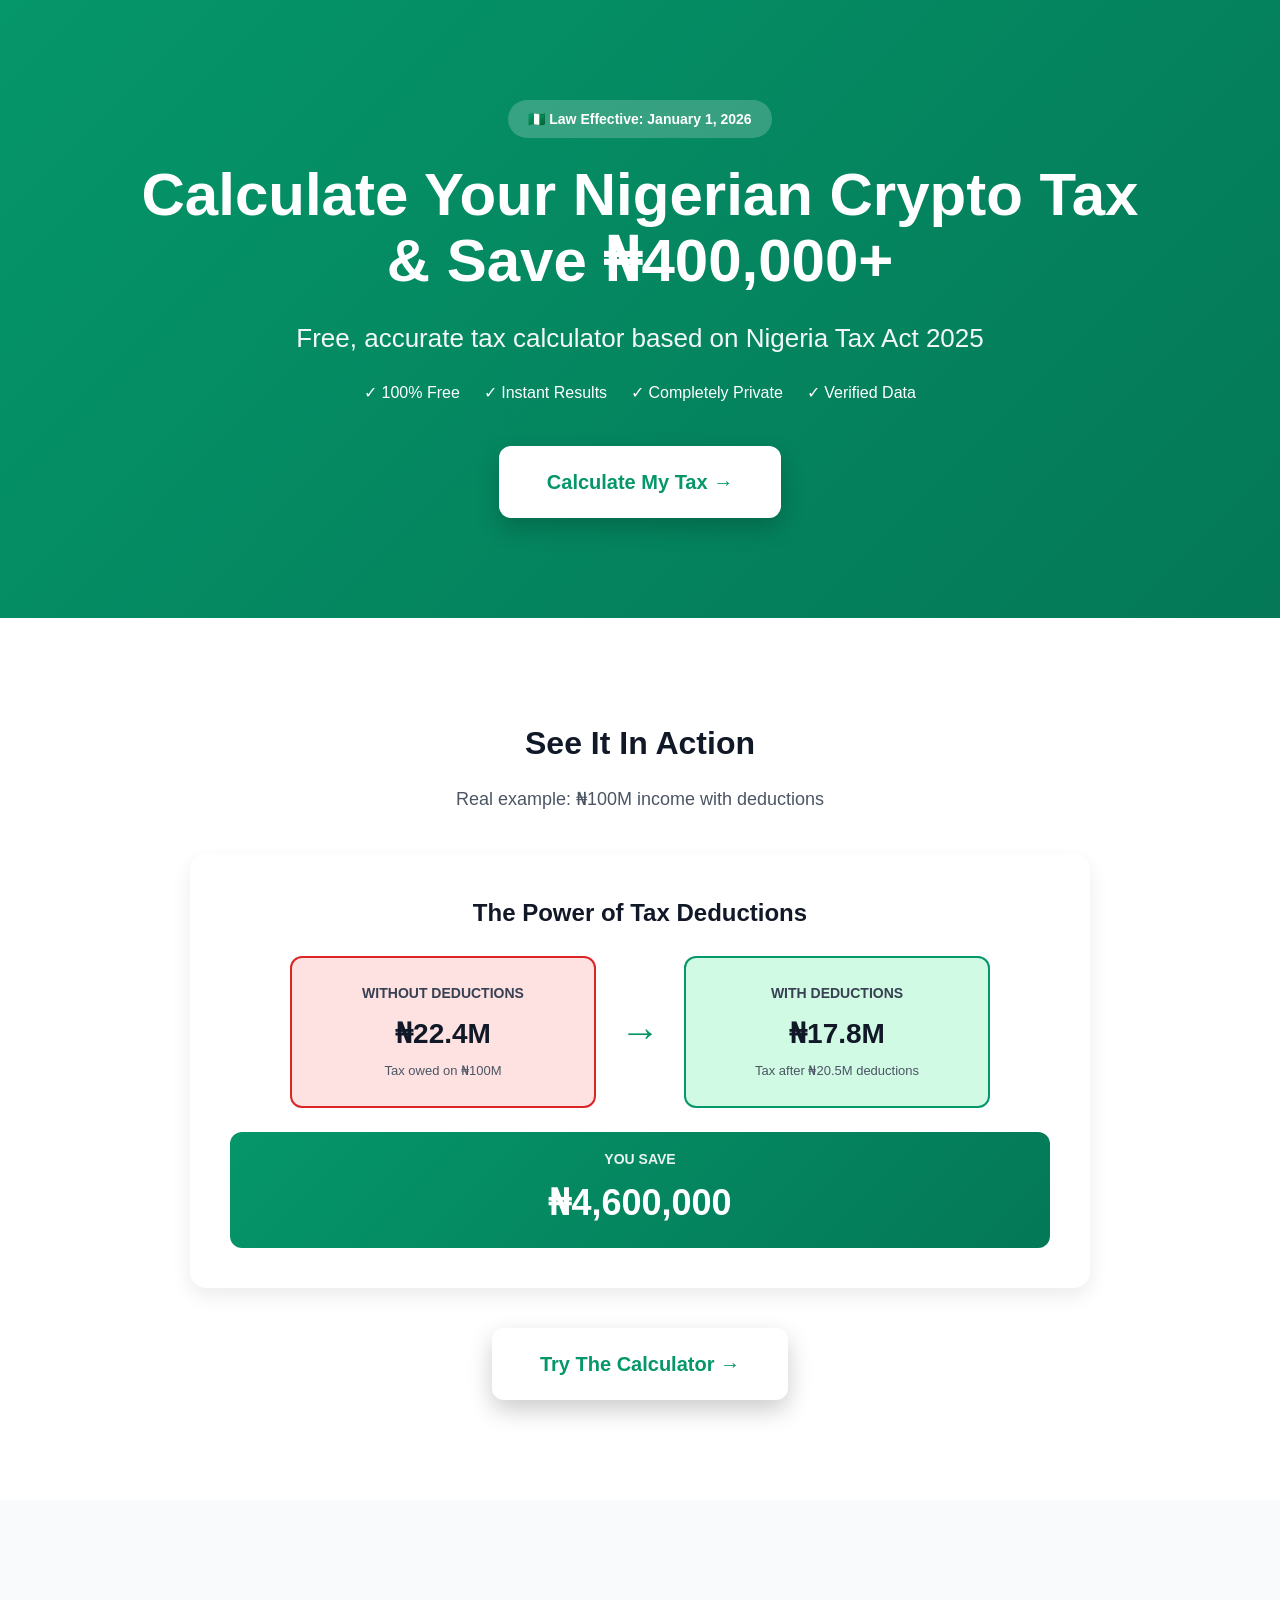
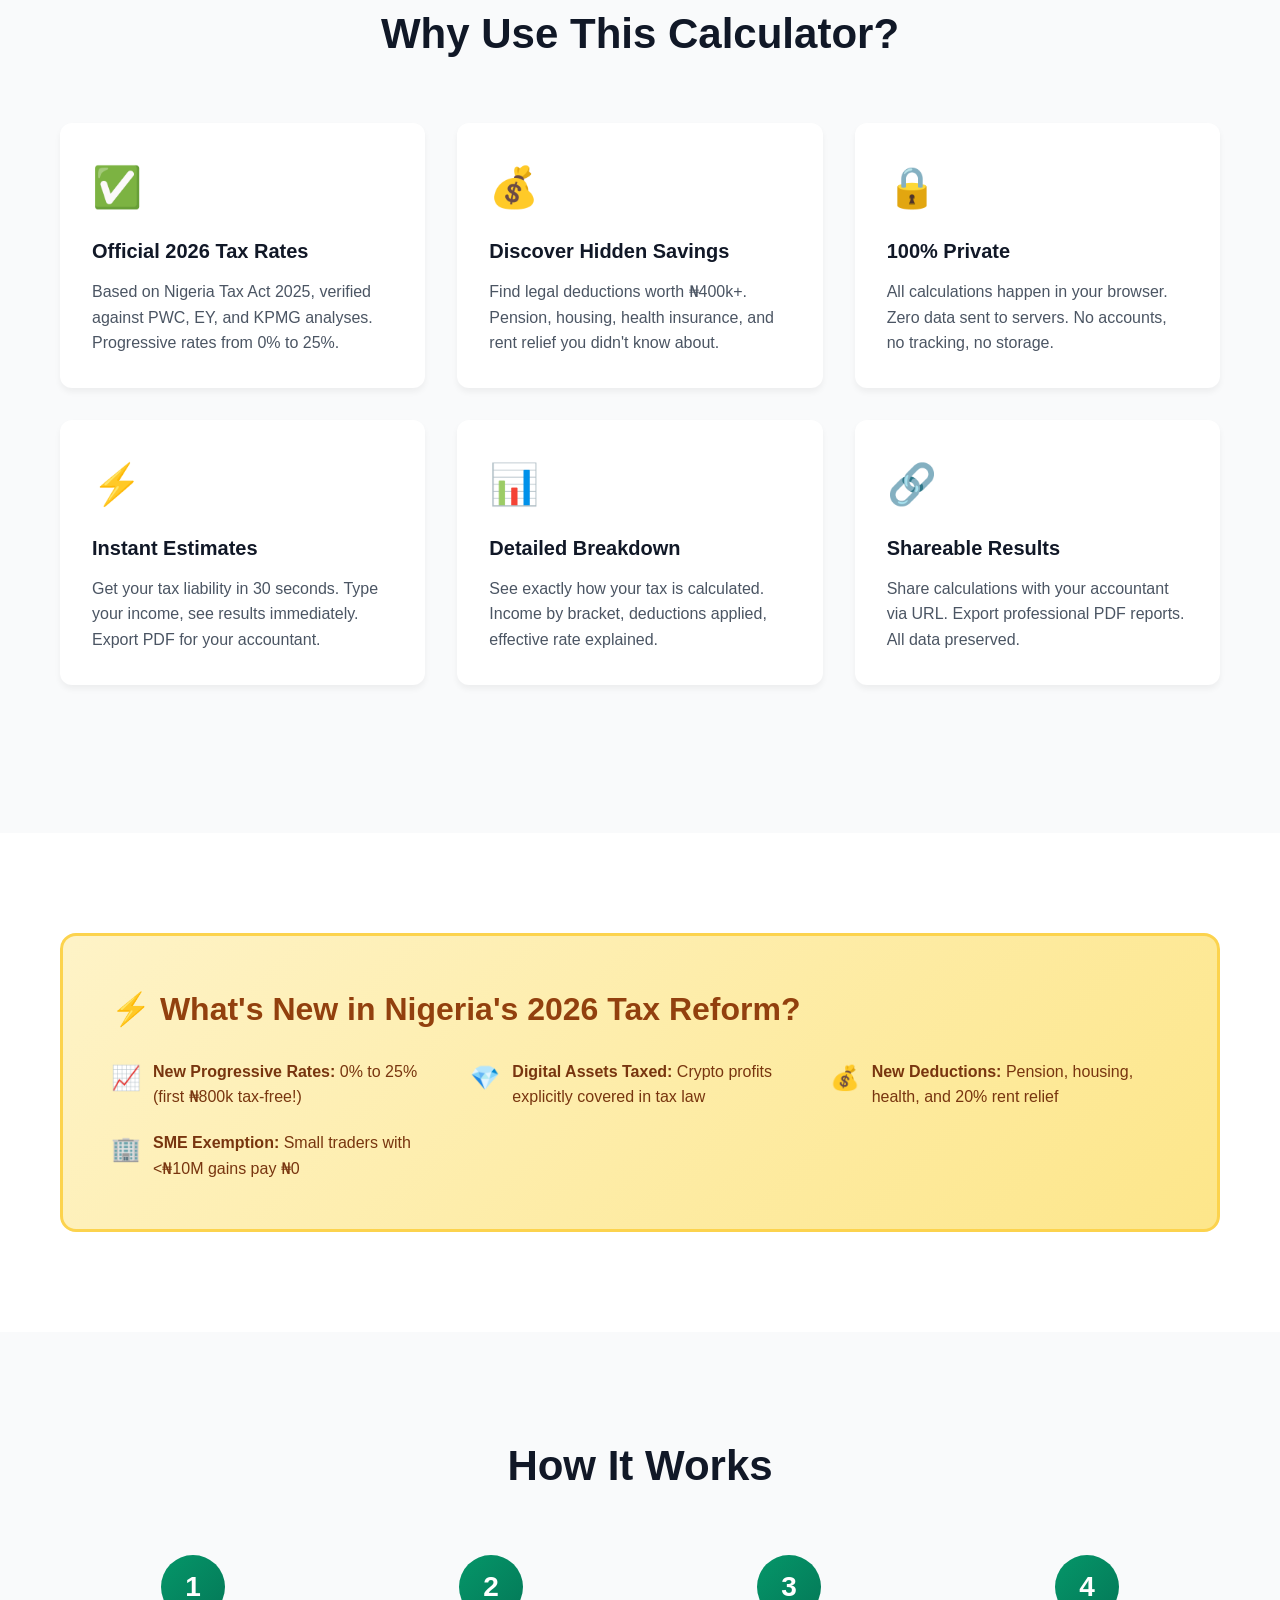
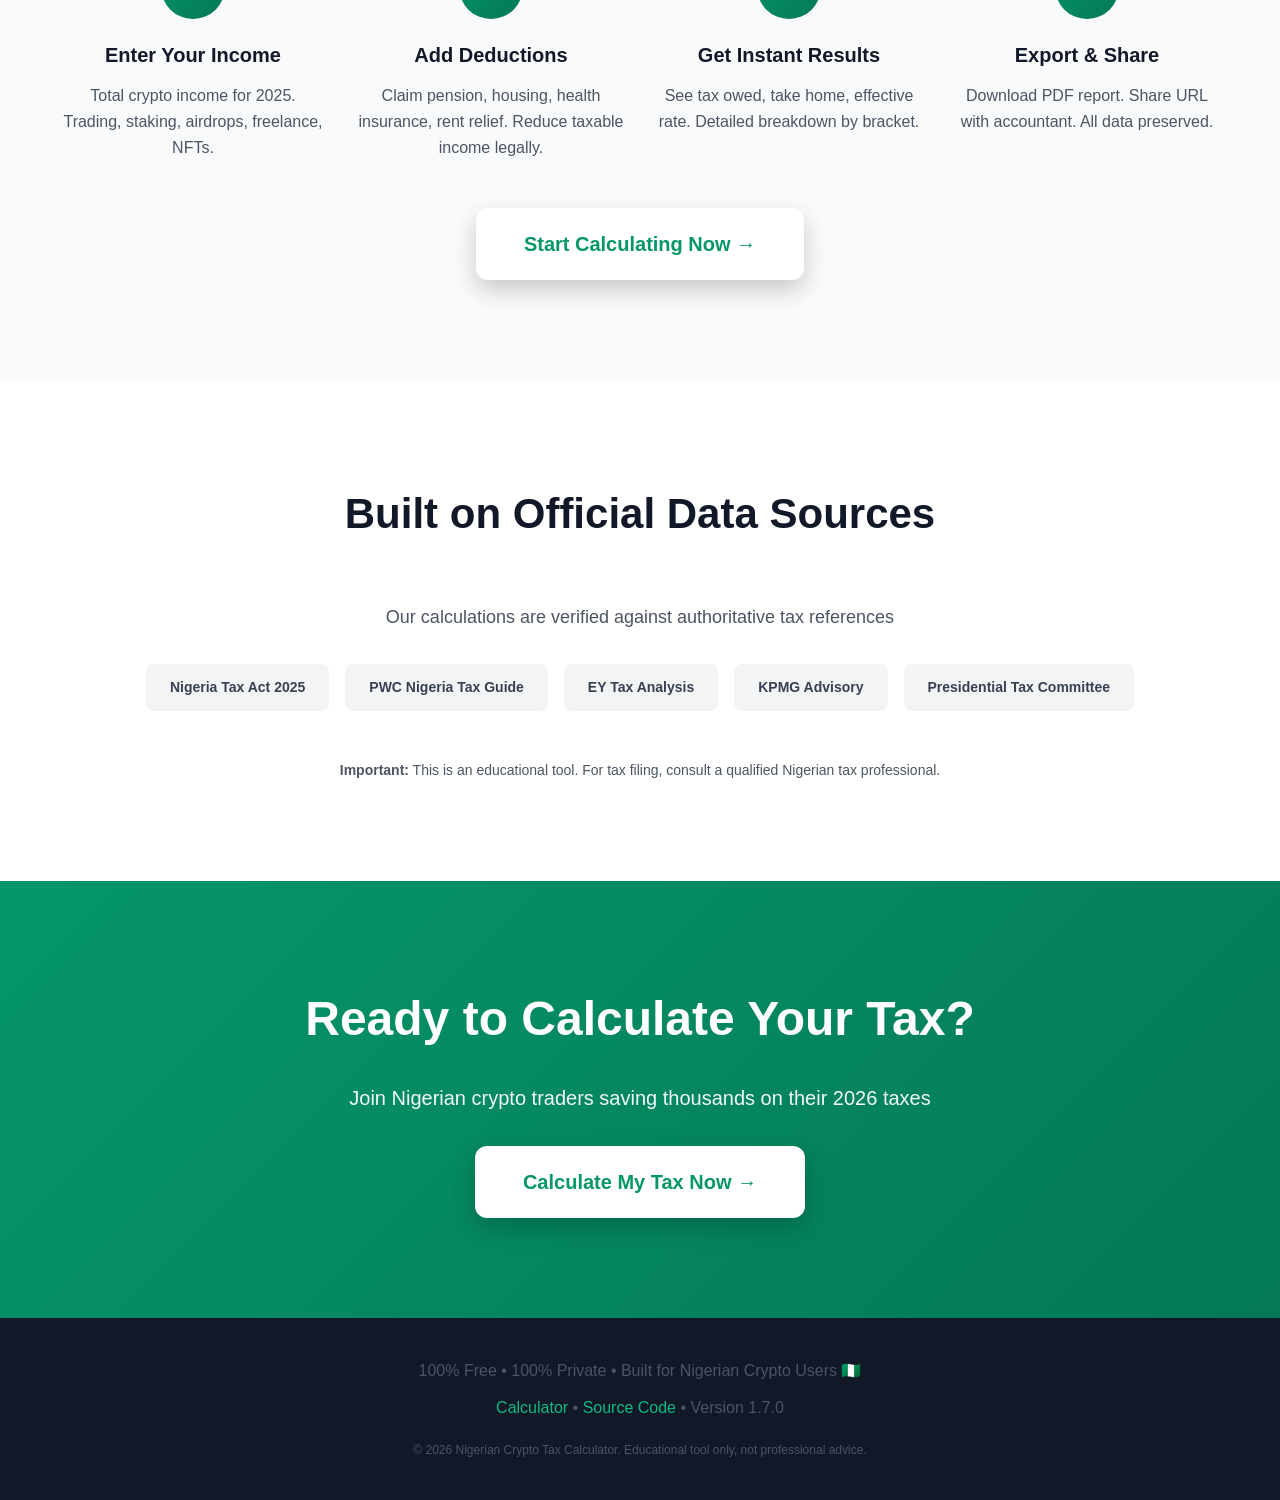
==== commit f1a772f1: "v1.7.0 - Version number update on landing page CHANGE: - Updated version from 1.3.0 to 1.7.0 in foot" ====
--- a/index.html
+++ b/index.html
@@ -651,7 +651,7 @@
             <p style="margin-top: 12px;">
                 <a href="calculator.html">Calculator</a> • 
                 <a href="https://github.com/yourusername/nigerian-crypto-tax-calc">Source Code</a> • 
-                Version 1.3.0
+                Version 1.7.0
             </p>
             <p style="margin-top: 20px; font-size: 12px;">
                 © 2026 Nigerian Crypto Tax Calculator. Educational tool only, not professional advice.
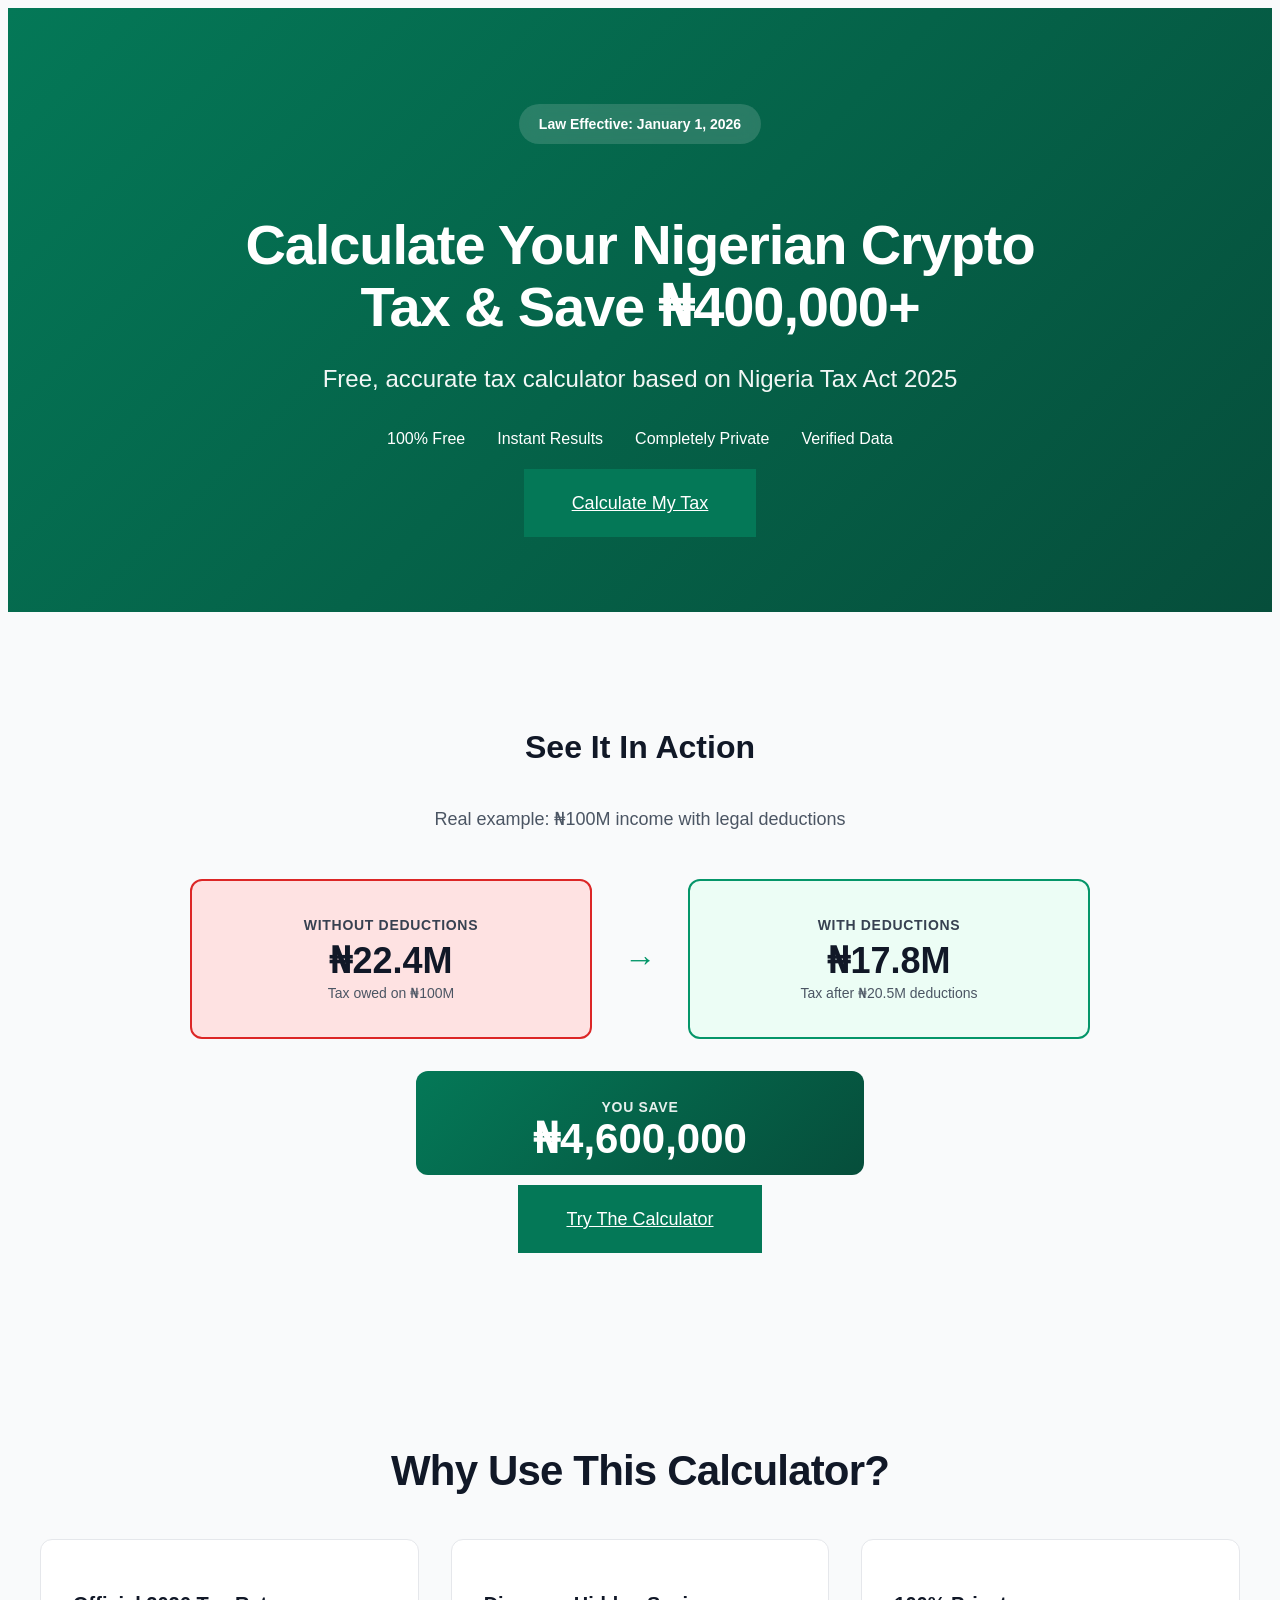
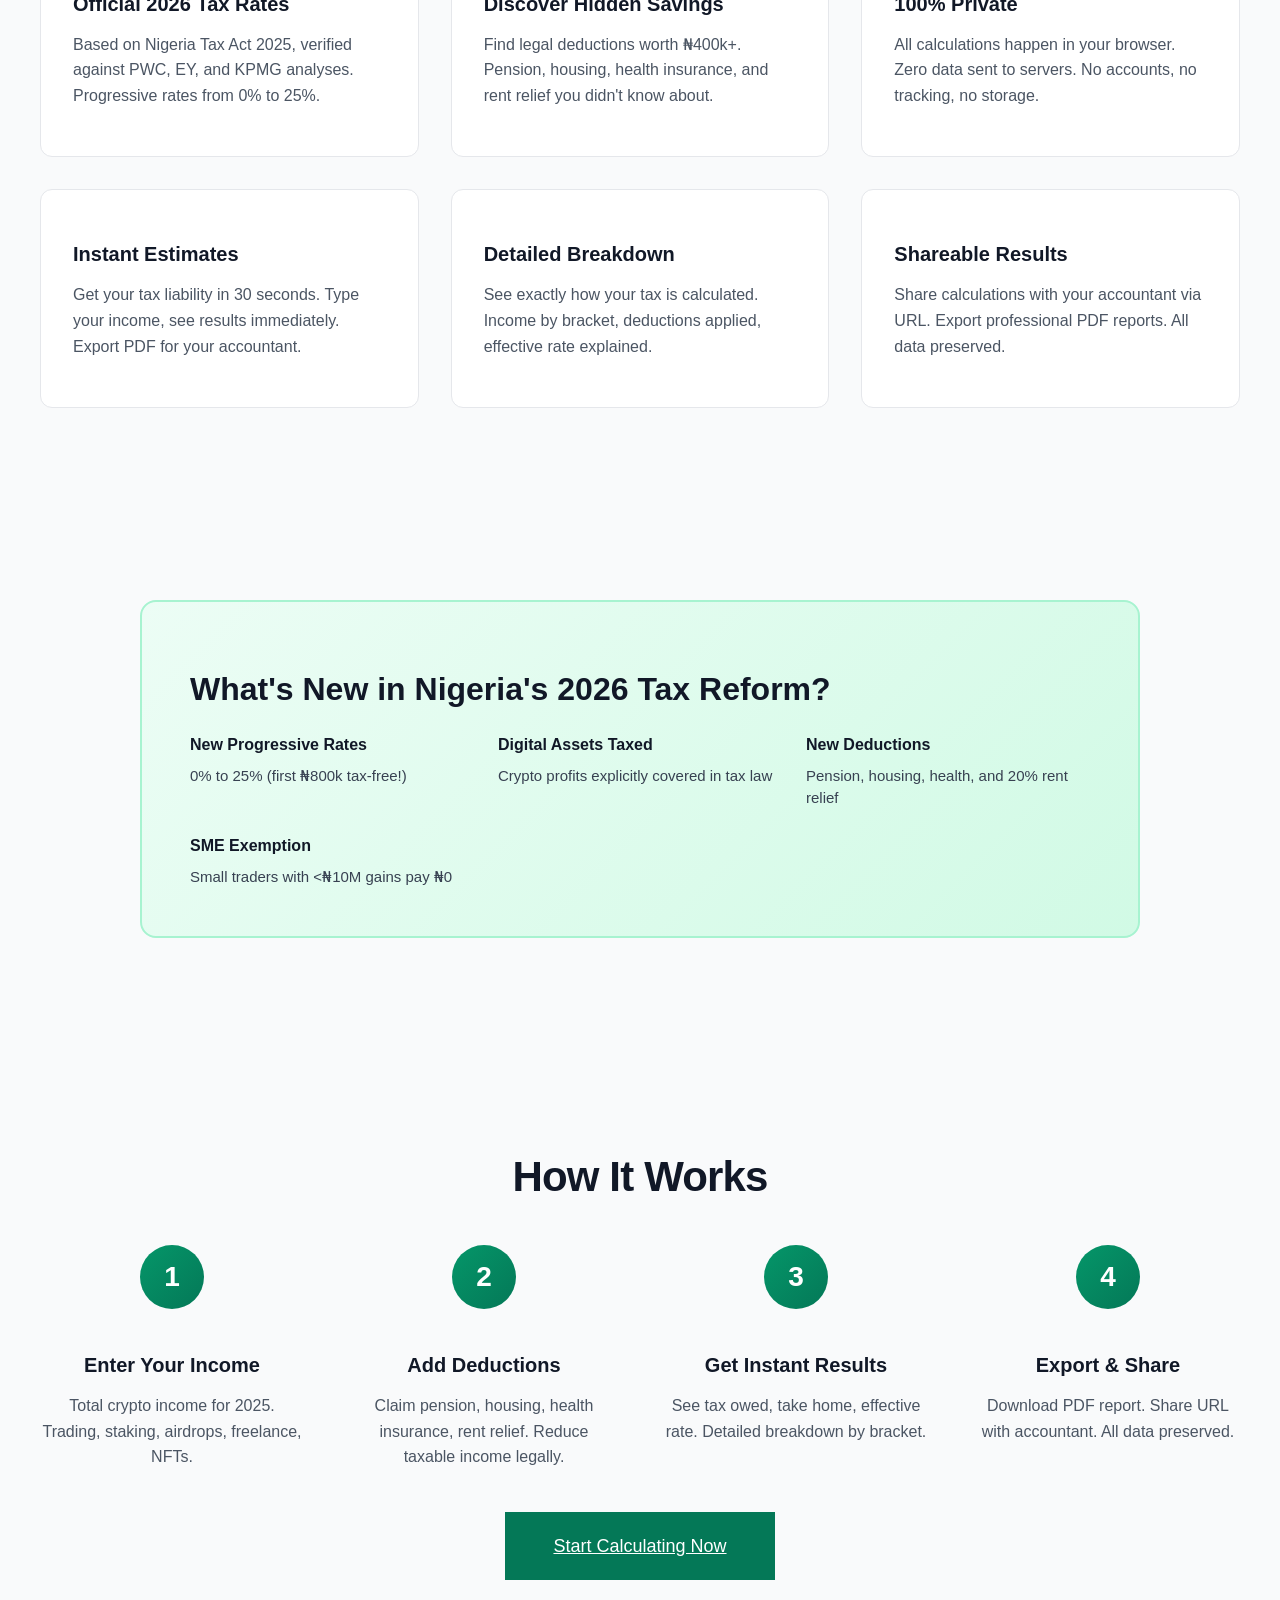
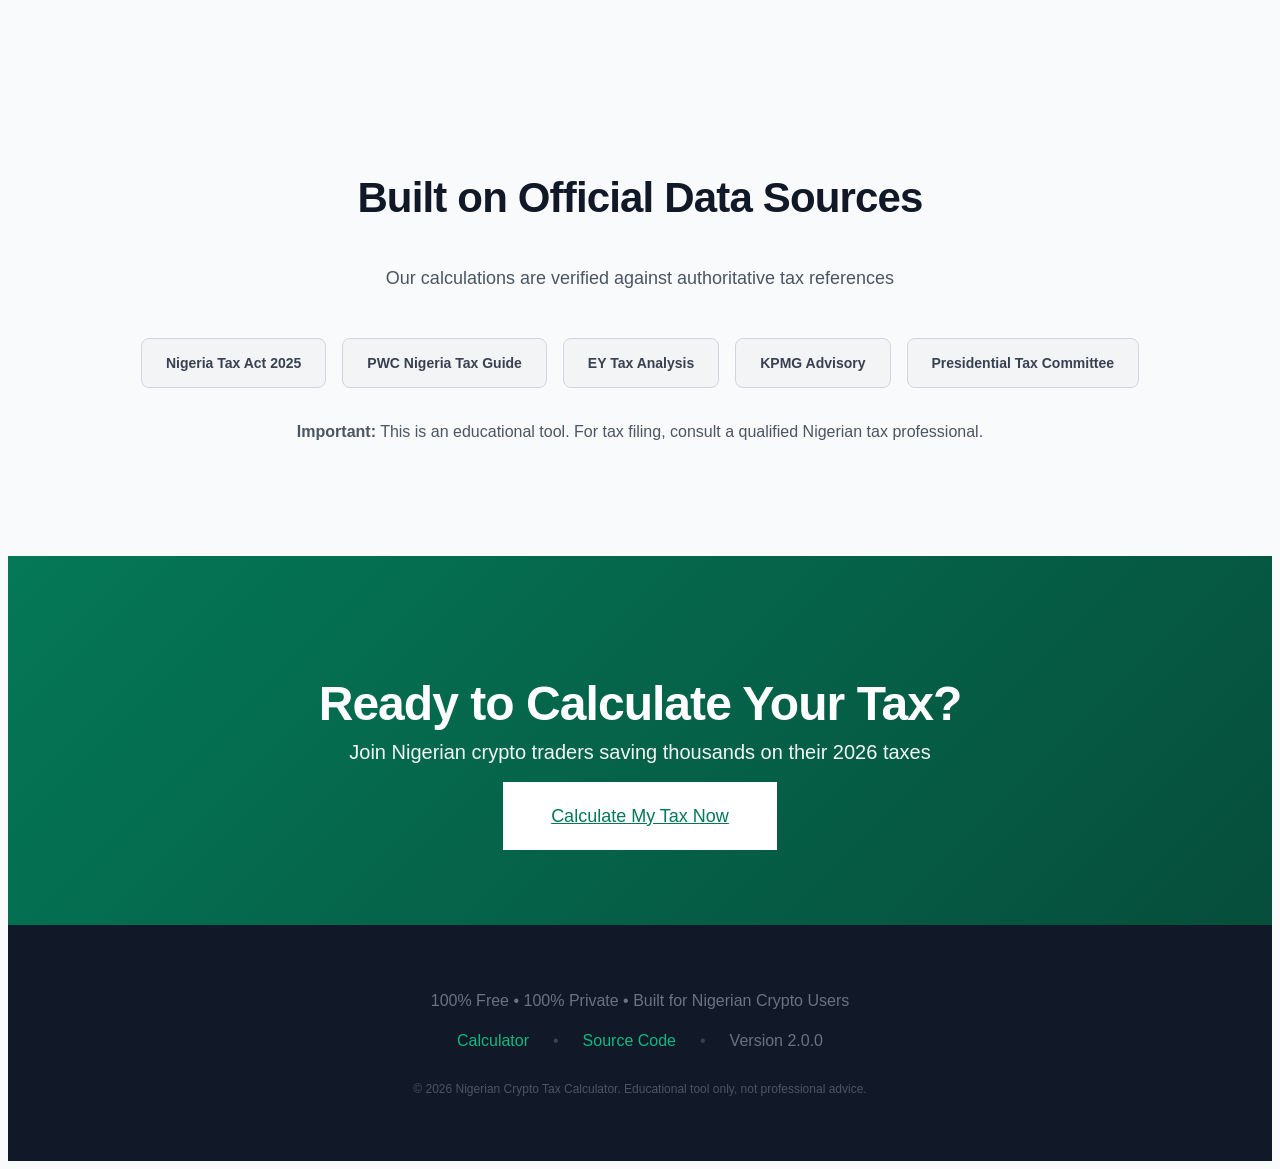
==== commit f761d74c: "Design system updates and calculator enhancements - Updated design system documentation - Enhanced c" ====
--- a/index.html
+++ b/index.html
@@ -5,117 +5,91 @@
     <meta name="viewport" content="width=device-width, initial-scale=1.0">
     <title>Nigerian Crypto Tax Calculator 2026 | Save ₦400k+ on Your Taxes</title>
     <meta name="description" content="Free Nigerian crypto tax calculator for 2026. Calculate your tax liability in 30 seconds. Discover legal deductions to save ₦400k+. Based on Nigeria Tax Act 2025.">
-    
+
+    <!-- Resource hints for faster loading -->
+    <link rel="dns-prefetch" href="https://plausible.io">
+    <link rel="preconnect" href="https://plausible.io" crossorigin>
+
     <!-- Open Graph -->
     <meta property="og:title" content="Nigerian Crypto Tax Calculator 2026">
     <meta property="og:description" content="Calculate your crypto tax and save ₦400k+ with legal deductions. Free, accurate, 100% private.">
     <meta property="og:type" content="website">
-    
-    <!-- Plausible Analytics -->
+
+    <!-- Plausible Analytics - Privacy-friendly (no cookies, GDPR compliant) -->
     <script defer data-domain="nigerian-crypto-tax-calc.netlify.app" src="https://plausible.io/js/script.js"></script>
-    
+
+    <!-- Design System CSS -->
+    <link rel="stylesheet" href="/css/design-system.css">
+
     <style>
-        :root {
-            --primary: #059669;
-            --primary-dark: #047857;
-            --primary-light: #10b981;
-            --gray-50: #F9FAFB;
-            --gray-100: #F3F4F6;
-            --gray-200: #E5E7EB;
-            --gray-600: #4B5563;
-            --gray-700: #374151;
-            --gray-900: #111827;
-            --font-sans: 'Inter', -apple-system, BlinkMacSystemFont, sans-serif;
-        }
-        
-        * {
-            margin: 0;
-            padding: 0;
-            box-sizing: border-box;
-        }
-        
-        body {
-            font-family: var(--font-sans);
-            color: var(--gray-900);
-            line-height: 1.6;
-            background: white;
-        }
-        
-        .container {
-            max-width: 1200px;
+        /* Landing Page Specific Styles */
+
+        /* Hero Section */
+        .landing-hero {
+            background: linear-gradient(135deg, var(--green-700) 0%, var(--green-900) 100%);
+            color: white;
+            padding: 96px 24px;
+            text-align: center;
+        }
+
+        .hero-container {
+            max-width: 800px;
             margin: 0 auto;
-            padding: 0 20px;
-        }
-        
-        /* Hero Section */
-        .hero {
-            background: linear-gradient(135deg, #059669 0%, #047857 100%);
-            color: white;
-            padding: 100px 20px;
-            text-align: center;
-        }
-        
+        }
+
         .hero-badge {
             display: inline-block;
             padding: 8px 20px;
-            background: rgba(255, 255, 255, 0.2);
-            border-radius: 9999px;
+            background: rgba(255, 255, 255, 0.15);
+            border-radius: 100px;
             font-size: 14px;
             font-weight: 600;
             margin-bottom: 24px;
             backdrop-filter: blur(10px);
         }
-        
+
         .hero-title {
-            font-size: 60px;
+            font-size: 56px;
             font-weight: 800;
             line-height: 1.1;
             margin-bottom: 24px;
+            letter-spacing: -0.02em;
         }
 
         .hero-subtitle {
-            font-size: 26px;
-            margin-bottom: 20px;
+            font-size: 24px;
+            margin-bottom: 32px;
             opacity: 0.95;
-        }
-        
+            line-height: 1.4;
+        }
+
         .hero-features {
             display: flex;
-            gap: 24px;
+            gap: 32px;
             justify-content: center;
             flex-wrap: wrap;
             margin-bottom: 40px;
             font-size: 16px;
         }
-        
+
         .hero-feature {
             display: flex;
             align-items: center;
             gap: 8px;
         }
-        
-        .cta-button {
-            display: inline-block;
-            padding: 20px 48px;
-            background: white;
-            color: var(--primary);
-            font-size: 20px;
-            font-weight: 700;
-            border-radius: 12px;
-            text-decoration: none;
-            transition: all 0.3s;
-            box-shadow: 0 10px 25px rgba(0, 0, 0, 0.2);
-        }
-        
-        .cta-button:hover {
-            transform: translateY(-2px);
-            box-shadow: 0 15px 35px rgba(0, 0, 0, 0.3);
-        }
-        
-        /* Benefits Section */
-        .benefits {
-            padding: 100px 20px;
+
+        /* Sections */
+        .section {
+            padding: 96px 24px;
+        }
+
+        .section-gray {
             background: var(--gray-50);
+        }
+
+        .section-container {
+            max-width: 1200px;
+            margin: 0 auto;
         }
 
         .section-title {
@@ -124,164 +98,239 @@
             font-weight: 700;
             margin-bottom: 56px;
             color: var(--gray-900);
-        }
-        
+            letter-spacing: -0.02em;
+        }
+
+        .section-subtitle {
+            text-align: center;
+            font-size: 18px;
+            color: var(--gray-600);
+            margin-bottom: 48px;
+            max-width: 600px;
+            margin-left: auto;
+            margin-right: auto;
+        }
+
+        /* Savings Comparison */
+        .comparison-container {
+            max-width: 900px;
+            margin: 0 auto;
+            text-align: center;
+        }
+
+        .comparison-title {
+            font-size: 32px;
+            font-weight: 700;
+            margin-bottom: 48px;
+            color: var(--gray-900);
+        }
+
+        .comparison-grid {
+            display: grid;
+            grid-template-columns: 1fr auto 1fr;
+            gap: 32px;
+            align-items: center;
+            margin-bottom: 32px;
+        }
+
+        .comparison-card {
+            padding: 32px;
+            border-radius: 12px;
+            border: 2px solid;
+        }
+
+        .comparison-before {
+            background: #FEE2E2;
+            border-color: #DC2626;
+        }
+
+        .comparison-after {
+            background: var(--green-50);
+            border-color: var(--green-600);
+        }
+
+        .comparison-label {
+            font-size: 14px;
+            font-weight: 600;
+            text-transform: uppercase;
+            letter-spacing: 0.05em;
+            margin-bottom: 12px;
+            color: var(--gray-700);
+        }
+
+        .comparison-value {
+            font-size: 36px;
+            font-weight: 800;
+            color: var(--gray-900);
+            margin-bottom: 8px;
+        }
+
+        .comparison-detail {
+            font-size: 14px;
+            color: var(--gray-600);
+        }
+
+        .comparison-arrow {
+            font-size: 32px;
+            color: var(--green-600);
+            font-weight: 700;
+        }
+
+        .savings-highlight {
+            padding: 24px;
+            background: linear-gradient(135deg, var(--green-700) 0%, var(--green-900) 100%);
+            border-radius: 12px;
+            color: white;
+            max-width: 400px;
+            margin: 0 auto;
+        }
+
+        .savings-label {
+            font-size: 14px;
+            font-weight: 600;
+            margin-bottom: 8px;
+            opacity: 0.9;
+            letter-spacing: 0.05em;
+        }
+
+        .savings-amount {
+            font-size: 42px;
+            font-weight: 800;
+        }
+
+        /* Benefits Grid */
         .benefits-grid {
             display: grid;
             grid-template-columns: repeat(auto-fit, minmax(280px, 1fr));
             gap: 32px;
-            margin-bottom: 48px;
-        }
-        
+        }
+
         .benefit-card {
             background: white;
             padding: 32px;
             border-radius: 12px;
-            box-shadow: 0 4px 6px rgba(0, 0, 0, 0.05);
-            transition: all 0.3s;
-        }
-        
+            border: 1px solid var(--gray-200);
+            transition: all 0.2s;
+        }
+
         .benefit-card:hover {
-            transform: translateY(-4px);
-            box-shadow: 0 12px 24px rgba(0, 0, 0, 0.1);
-        }
-        
-        .benefit-icon {
-            font-size: 40px;
-            margin-bottom: 16px;
-        }
-        
+            border-color: var(--green-500);
+            box-shadow: var(--shadow-lg);
+        }
+
         .benefit-title {
             font-size: 20px;
             font-weight: 700;
             margin-bottom: 12px;
             color: var(--gray-900);
         }
-        
+
         .benefit-text {
             color: var(--gray-600);
             line-height: 1.6;
         }
-        
-        /* What's New Section */
-        .whats-new {
-            padding: 100px 20px;
-        }
-        
+
+        /* What's New */
         .whats-new-content {
-            background: linear-gradient(135deg, #FEF3C7 0%, #FDE68A 100%);
+            background: linear-gradient(135deg, var(--green-50) 0%, var(--green-100) 100%);
             padding: 48px;
             border-radius: 16px;
-            border: 3px solid #FCD34D;
-        }
-        
+            border: 2px solid var(--green-200);
+            max-width: 900px;
+            margin: 0 auto;
+        }
+
         .whats-new-title {
             font-size: 32px;
             font-weight: 700;
-            margin-bottom: 24px;
-            color: #92400E;
-        }
-        
-        .changes-list {
+            margin-bottom: 32px;
+            color: var(--gray-900);
+        }
+
+        .changes-grid {
             display: grid;
             grid-template-columns: repeat(auto-fit, minmax(250px, 1fr));
-            gap: 20px;
-        }
-        
+            gap: 24px;
+        }
+
         .change-item {
             display: flex;
-            align-items: start;
-            gap: 12px;
-        }
-        
-        .change-icon {
-            font-size: 24px;
-            flex-shrink: 0;
-        }
-        
+            flex-direction: column;
+            gap: 8px;
+        }
+
+        .change-label {
+            font-weight: 700;
+            color: var(--gray-900);
+        }
+
         .change-text {
-            color: #78350F;
-            font-size: 16px;
-        }
-        
+            color: var(--gray-700);
+            font-size: 15px;
+            line-height: 1.5;
+        }
+
         /* How It Works */
-        .how-it-works {
-            padding: 100px 20px;
-            background: var(--gray-50);
-        }
-        
-        .steps {
+        .steps-grid {
             display: grid;
             grid-template-columns: repeat(auto-fit, minmax(240px, 1fr));
-            gap: 32px;
+            gap: 48px;
             margin-bottom: 48px;
         }
-        
+
         .step {
             text-align: center;
         }
-        
+
         .step-number {
             display: inline-flex;
             align-items: center;
             justify-content: center;
             width: 64px;
             height: 64px;
-            background: linear-gradient(135deg, var(--primary) 0%, var(--primary-dark) 100%);
+            background: linear-gradient(135deg, var(--green-600) 0%, var(--green-700) 100%);
             color: white;
             font-size: 28px;
             font-weight: 700;
             border-radius: 50%;
-            margin-bottom: 20px;
-        }
-        
+            margin-bottom: 24px;
+        }
+
         .step-title {
             font-size: 20px;
             font-weight: 700;
             margin-bottom: 12px;
             color: var(--gray-900);
         }
-        
+
         .step-text {
             color: var(--gray-600);
-        }
-        
-        /* Trust Section */
-        .trust {
-            padding: 100px 20px;
-        }
-        
-        .trust-content {
-            text-align: center;
-        }
-        
-        .trust-subtitle {
-            font-size: 18px;
-            color: var(--gray-600);
-            margin-bottom: 32px;
-        }
-        
-        .sources {
+            line-height: 1.6;
+        }
+
+        /* Trust Sources */
+        .sources-grid {
             display: flex;
             gap: 16px;
             justify-content: center;
             flex-wrap: wrap;
-            margin-bottom: 48px;
-        }
-        
+            margin-bottom: 32px;
+        }
+
         .source-badge {
             padding: 12px 24px;
             background: var(--gray-100);
+            border: 1px solid var(--gray-300);
             border-radius: 8px;
             font-weight: 600;
             color: var(--gray-700);
             font-size: 14px;
         }
-        
+
         /* Final CTA */
         .final-cta {
-            padding: 100px 20px;
-            background: linear-gradient(135deg, var(--primary) 0%, var(--primary-dark) 100%);
+            padding: 96px 24px;
+            background: linear-gradient(135deg, var(--green-700) 0%, var(--green-900) 100%);
             text-align: center;
             color: white;
         }
@@ -290,150 +339,50 @@
             font-size: 48px;
             font-weight: 700;
             margin-bottom: 24px;
-        }
-        
+            letter-spacing: -0.02em;
+        }
+
         .final-cta-text {
             font-size: 20px;
-            margin-bottom: 32px;
+            margin-bottom: 40px;
             opacity: 0.95;
         }
-        
+
         /* Footer */
         .footer {
-            padding: 40px 20px;
+            padding: 48px 24px;
             background: var(--gray-900);
+            color: var(--gray-500);
+            text-align: center;
+        }
+
+        .footer-content {
+            max-width: 800px;
+            margin: 0 auto;
+        }
+
+        .footer-links {
+            display: flex;
+            gap: 24px;
+            justify-content: center;
+            flex-wrap: wrap;
+            margin: 16px 0;
+        }
+
+        .footer a {
+            color: var(--green-500);
+            text-decoration: none;
+            transition: color 0.2s;
+        }
+
+        .footer a:hover {
+            color: var(--green-400);
+        }
+
+        .footer-note {
+            margin-top: 24px;
+            font-size: 12px;
             color: var(--gray-600);
-            text-align: center;
-        }
-        
-        .footer a {
-            color: var(--primary-light);
-            text-decoration: none;
-        }
-        
-        .footer a:hover {
-            text-decoration: underline;
-        }
-        
-        /* Calculator Preview Section */
-        .calculator-preview {
-            padding: 100px 20px;
-            background: white;
-        }
-
-        .preview-container {
-            max-width: 900px;
-            margin: 0 auto;
-            text-align: center;
-        }
-
-        .preview-title {
-            font-size: 32px;
-            font-weight: 700;
-            margin-bottom: 16px;
-            color: var(--gray-900);
-        }
-
-        .preview-subtitle {
-            font-size: 18px;
-            color: var(--gray-600);
-            margin-bottom: 40px;
-        }
-
-        .calculator-screenshot {
-            width: 100%;
-            max-width: 800px;
-            border-radius: 16px;
-            box-shadow: 0 20px 60px rgba(0, 0, 0, 0.15);
-            margin: 0 auto;
-        }
-
-        /* Savings Comparison */
-        .savings-comparison {
-            background: white;
-            padding: 40px;
-            border-radius: 16px;
-            margin-top: 32px;
-            box-shadow: 0 8px 20px rgba(0, 0, 0, 0.08);
-        }
-
-        .comparison-title {
-            font-size: 24px;
-            font-weight: 700;
-            margin-bottom: 24px;
-            color: var(--gray-900);
-            text-align: center;
-        }
-
-        .comparison-grid {
-            display: grid;
-            grid-template-columns: 1fr auto 1fr;
-            gap: 24px;
-            align-items: center;
-            max-width: 700px;
-            margin: 0 auto;
-        }
-
-        .comparison-card {
-            padding: 24px;
-            border-radius: 12px;
-            text-align: center;
-        }
-
-        .comparison-card-before {
-            background: #FEE2E2;
-            border: 2px solid #DC2626;
-        }
-
-        .comparison-card-after {
-            background: #D1FAE5;
-            border: 2px solid var(--primary);
-        }
-
-        .comparison-label {
-            font-size: 14px;
-            font-weight: 600;
-            text-transform: uppercase;
-            margin-bottom: 8px;
-            color: var(--gray-700);
-        }
-
-        .comparison-value {
-            font-size: 28px;
-            font-weight: 800;
-            color: var(--gray-900);
-            margin-bottom: 4px;
-        }
-
-        .comparison-detail {
-            font-size: 13px;
-            color: var(--gray-600);
-        }
-
-        .comparison-arrow {
-            font-size: 40px;
-            color: var(--primary);
-        }
-
-        .comparison-savings {
-            text-align: center;
-            margin-top: 24px;
-            padding: 16px;
-            background: linear-gradient(135deg, var(--primary) 0%, var(--primary-dark) 100%);
-            border-radius: 12px;
-            color: white;
-        }
-
-        .savings-label {
-            font-size: 14px;
-            font-weight: 600;
-            margin-bottom: 4px;
-            opacity: 0.9;
-        }
-
-        .savings-amount {
-            font-size: 36px;
-            font-weight: 800;
         }
 
         /* Mobile Responsive */
@@ -441,153 +390,152 @@
             .hero-title {
                 font-size: 36px;
             }
+
             .hero-subtitle {
                 font-size: 20px;
             }
+
             .section-title {
                 font-size: 32px;
             }
+
             .final-cta-title {
                 font-size: 32px;
             }
+
             .comparison-grid {
                 grid-template-columns: 1fr;
                 gap: 16px;
             }
+
             .comparison-arrow {
                 transform: rotate(90deg);
             }
+
+            .section {
+                padding: 64px 20px;
+            }
         }
     </style>
 </head>
 <body>
-    
+
     <!-- Hero Section -->
-    <section class="hero">
-        <div class="container">
-            <div class="hero-badge">🇳🇬 Law Effective: January 1, 2026</div>
-            <h1 class="hero-title">Calculate Your Nigerian Crypto Tax<br>& Save ₦400,000+</h1>
+    <section class="landing-hero">
+        <div class="hero-container">
+            <div class="hero-badge">Law Effective: January 1, 2026</div>
+            <h1 class="hero-title">Calculate Your Nigerian Crypto Tax & Save ₦400,000+</h1>
             <p class="hero-subtitle">Free, accurate tax calculator based on Nigeria Tax Act 2025</p>
             <div class="hero-features">
-                <div class="hero-feature">✓ 100% Free</div>
-                <div class="hero-feature">✓ Instant Results</div>
-                <div class="hero-feature">✓ Completely Private</div>
-                <div class="hero-feature">✓ Verified Data</div>
-            </div>
-            <a href="calculator.html" class="cta-button">Calculate My Tax →</a>
+                <span class="hero-feature">100% Free</span>
+                <span class="hero-feature">Instant Results</span>
+                <span class="hero-feature">Completely Private</span>
+                <span class="hero-feature">Verified Data</span>
+            </div>
+            <a href="calculator.html" class="btn-primary btn-lg">Calculate My Tax</a>
         </div>
     </section>
 
-    <!-- Calculator Preview Section -->
-    <section class="calculator-preview">
-        <div class="container">
-            <div class="preview-container">
-                <h2 class="preview-title">See It In Action</h2>
-                <p class="preview-subtitle">Real example: ₦100M income with deductions</p>
-
-                <!-- Savings Comparison -->
-                <div class="savings-comparison">
-                    <h3 class="comparison-title">The Power of Tax Deductions</h3>
-                    <div class="comparison-grid">
-                        <div class="comparison-card comparison-card-before">
-                            <div class="comparison-label">Without Deductions</div>
-                            <div class="comparison-value">₦22.4M</div>
-                            <div class="comparison-detail">Tax owed on ₦100M</div>
-                        </div>
-
-                        <div class="comparison-arrow">→</div>
-
-                        <div class="comparison-card comparison-card-after">
-                            <div class="comparison-label">With Deductions</div>
-                            <div class="comparison-value">₦17.8M</div>
-                            <div class="comparison-detail">Tax after ₦20.5M deductions</div>
-                        </div>
+    <!-- Savings Comparison Section -->
+    <section class="section">
+        <div class="section-container">
+            <div class="comparison-container">
+                <h2 class="comparison-title">See It In Action</h2>
+                <p class="section-subtitle">Real example: ₦100M income with legal deductions</p>
+
+                <div class="comparison-grid">
+                    <div class="comparison-card comparison-before">
+                        <div class="comparison-label">Without Deductions</div>
+                        <div class="comparison-value">₦22.4M</div>
+                        <div class="comparison-detail">Tax owed on ₦100M</div>
                     </div>
 
-                    <div class="comparison-savings">
-                        <div class="savings-label">YOU SAVE</div>
-                        <div class="savings-amount">₦4,600,000</div>
+                    <div class="comparison-arrow">→</div>
+
+                    <div class="comparison-card comparison-after">
+                        <div class="comparison-label">With Deductions</div>
+                        <div class="comparison-value">₦17.8M</div>
+                        <div class="comparison-detail">Tax after ₦20.5M deductions</div>
                     </div>
                 </div>
 
-                <div style="margin-top: 40px;">
-                    <a href="calculator.html" class="cta-button">Try The Calculator →</a>
+                <div class="savings-highlight">
+                    <div class="savings-label">YOU SAVE</div>
+                    <div class="savings-amount">₦4,600,000</div>
+                </div>
+
+                <div class="mt-8 text-center">
+                    <a href="calculator.html" class="btn-primary btn-lg">Try The Calculator</a>
                 </div>
             </div>
         </div>
     </section>
 
     <!-- Benefits Section -->
-    <section class="benefits">
-        <div class="container">
+    <section class="section section-gray">
+        <div class="section-container">
             <h2 class="section-title">Why Use This Calculator?</h2>
             <div class="benefits-grid">
                 <div class="benefit-card">
-                    <div class="benefit-icon">✅</div>
                     <h3 class="benefit-title">Official 2026 Tax Rates</h3>
                     <p class="benefit-text">Based on Nigeria Tax Act 2025, verified against PWC, EY, and KPMG analyses. Progressive rates from 0% to 25%.</p>
                 </div>
                 <div class="benefit-card">
-                    <div class="benefit-icon">💰</div>
                     <h3 class="benefit-title">Discover Hidden Savings</h3>
                     <p class="benefit-text">Find legal deductions worth ₦400k+. Pension, housing, health insurance, and rent relief you didn't know about.</p>
                 </div>
                 <div class="benefit-card">
-                    <div class="benefit-icon">🔒</div>
                     <h3 class="benefit-title">100% Private</h3>
                     <p class="benefit-text">All calculations happen in your browser. Zero data sent to servers. No accounts, no tracking, no storage.</p>
                 </div>
                 <div class="benefit-card">
-                    <div class="benefit-icon">⚡</div>
                     <h3 class="benefit-title">Instant Estimates</h3>
                     <p class="benefit-text">Get your tax liability in 30 seconds. Type your income, see results immediately. Export PDF for your accountant.</p>
                 </div>
                 <div class="benefit-card">
-                    <div class="benefit-icon">📊</div>
                     <h3 class="benefit-title">Detailed Breakdown</h3>
                     <p class="benefit-text">See exactly how your tax is calculated. Income by bracket, deductions applied, effective rate explained.</p>
                 </div>
                 <div class="benefit-card">
-                    <div class="benefit-icon">🔗</div>
                     <h3 class="benefit-title">Shareable Results</h3>
                     <p class="benefit-text">Share calculations with your accountant via URL. Export professional PDF reports. All data preserved.</p>
                 </div>
             </div>
         </div>
     </section>
-    
+
     <!-- What's New Section -->
-    <section class="whats-new">
-        <div class="container">
+    <section class="section">
+        <div class="section-container">
             <div class="whats-new-content">
-                <h2 class="whats-new-title">⚡ What's New in Nigeria's 2026 Tax Reform?</h2>
-                <div class="changes-list">
+                <h2 class="whats-new-title">What's New in Nigeria's 2026 Tax Reform?</h2>
+                <div class="changes-grid">
                     <div class="change-item">
-                        <span class="change-icon">📈</span>
-                        <span class="change-text"><strong>New Progressive Rates:</strong> 0% to 25% (first ₦800k tax-free!)</span>
+                        <span class="change-label">New Progressive Rates</span>
+                        <span class="change-text">0% to 25% (first ₦800k tax-free!)</span>
                     </div>
                     <div class="change-item">
-                        <span class="change-icon">💎</span>
-                        <span class="change-text"><strong>Digital Assets Taxed:</strong> Crypto profits explicitly covered in tax law</span>
+                        <span class="change-label">Digital Assets Taxed</span>
+                        <span class="change-text">Crypto profits explicitly covered in tax law</span>
                     </div>
                     <div class="change-item">
-                        <span class="change-icon">💰</span>
-                        <span class="change-text"><strong>New Deductions:</strong> Pension, housing, health, and 20% rent relief</span>
+                        <span class="change-label">New Deductions</span>
+                        <span class="change-text">Pension, housing, health, and 20% rent relief</span>
                     </div>
                     <div class="change-item">
-                        <span class="change-icon">🏢</span>
-                        <span class="change-text"><strong>SME Exemption:</strong> Small traders with <₦10M gains pay ₦0</span>
+                        <span class="change-label">SME Exemption</span>
+                        <span class="change-text">Small traders with <₦10M gains pay ₦0</span>
                     </div>
                 </div>
             </div>
         </div>
     </section>
-    
+
     <!-- How It Works -->
-    <section class="how-it-works">
-        <div class="container">
+    <section class="section section-gray">
+        <div class="section-container">
             <h2 class="section-title">How It Works</h2>
-            <div class="steps">
+            <div class="steps-grid">
                 <div class="step">
                     <div class="step-number">1</div>
                     <h3 class="step-title">Enter Your Income</h3>
@@ -609,55 +557,55 @@
                     <p class="step-text">Download PDF report. Share URL with accountant. All data preserved.</p>
                 </div>
             </div>
-            <div style="text-align: center;">
-                <a href="calculator.html" class="cta-button">Start Calculating Now →</a>
+            <div class="text-center">
+                <a href="calculator.html" class="btn-primary btn-lg">Start Calculating Now</a>
             </div>
         </div>
     </section>
-    
+
     <!-- Trust Section -->
-    <section class="trust">
-        <div class="container">
-            <div class="trust-content">
-                <h2 class="section-title">Built on Official Data Sources</h2>
-                <p class="trust-subtitle">Our calculations are verified against authoritative tax references</p>
-                <div class="sources">
-                    <span class="source-badge">Nigeria Tax Act 2025</span>
-                    <span class="source-badge">PWC Nigeria Tax Guide</span>
-                    <span class="source-badge">EY Tax Analysis</span>
-                    <span class="source-badge">KPMG Advisory</span>
-                    <span class="source-badge">Presidential Tax Committee</span>
-                </div>
-                <p style="color: var(--gray-600); font-size: 14px;">
-                    <strong>Important:</strong> This is an educational tool. For tax filing, consult a qualified Nigerian tax professional.
-                </p>
-            </div>
+    <section class="section">
+        <div class="section-container">
+            <h2 class="section-title">Built on Official Data Sources</h2>
+            <p class="section-subtitle">Our calculations are verified against authoritative tax references</p>
+            <div class="sources-grid">
+                <span class="source-badge">Nigeria Tax Act 2025</span>
+                <span class="source-badge">PWC Nigeria Tax Guide</span>
+                <span class="source-badge">EY Tax Analysis</span>
+                <span class="source-badge">KPMG Advisory</span>
+                <span class="source-badge">Presidential Tax Committee</span>
+            </div>
+            <p class="text-center text-gray-600 text-sm">
+                <strong>Important:</strong> This is an educational tool. For tax filing, consult a qualified Nigerian tax professional.
+            </p>
         </div>
     </section>
-    
+
     <!-- Final CTA -->
     <section class="final-cta">
-        <div class="container">
+        <div class="section-container">
             <h2 class="final-cta-title">Ready to Calculate Your Tax?</h2>
             <p class="final-cta-text">Join Nigerian crypto traders saving thousands on their 2026 taxes</p>
-            <a href="calculator.html" class="cta-button">Calculate My Tax Now →</a>
+            <a href="calculator.html" class="btn-primary btn-lg" style="background: white; color: var(--green-700);">Calculate My Tax Now</a>
         </div>
     </section>
-    
+
     <!-- Footer -->
     <footer class="footer">
-        <div class="container">
-            <p>100% Free • 100% Private • Built for Nigerian Crypto Users 🇳🇬</p>
-            <p style="margin-top: 12px;">
-                <a href="calculator.html">Calculator</a> • 
-                <a href="https://github.com/yourusername/nigerian-crypto-tax-calc">Source Code</a> • 
-                Version 1.7.0
-            </p>
-            <p style="margin-top: 20px; font-size: 12px;">
+        <div class="footer-content">
+            <p>100% Free • 100% Private • Built for Nigerian Crypto Users</p>
+            <div class="footer-links">
+                <a href="calculator.html">Calculator</a>
+                <span class="text-gray-700">•</span>
+                <a href="https://github.com/yourusername/nigerian-crypto-tax-calc">Source Code</a>
+                <span class="text-gray-700">•</span>
+                <span>Version 2.0.0</span>
+            </div>
+            <p class="footer-note">
                 © 2026 Nigerian Crypto Tax Calculator. Educational tool only, not professional advice.
             </p>
         </div>
     </footer>
-    
+
 </body>
 </html>
--- a/css/design-system.css
+++ b/css/design-system.css
@@ -0,0 +1,1091 @@
+/*
+ * Nigerian Crypto Tax Calculator - Design System
+ * Version: 1.0.0
+ * Quality Bar: Stripe/Linear/Vercel level (9.5/10)
+ * Last Updated: 2026-01-02
+ */
+
+/* ============================================
+   1. CSS CUSTOM PROPERTIES (DESIGN TOKENS)
+   ============================================ */
+
+:root {
+  /* ===== Colors: Primary Brand (Nigerian Green) ===== */
+  --green-50: #ecfdf5;
+  --green-100: #d1fae5;
+  --green-200: #a7f3d0;
+  --green-500: #10b981;
+  --green-600: #059669;
+  --green-700: #047857;
+  --green-900: #064e3b;
+
+  /* ===== Colors: Neutrals (Gray Scale) ===== */
+  --gray-50: #f9fafb;
+  --gray-100: #f3f4f6;
+  --gray-200: #e5e7eb;
+  --gray-300: #d1d5db;
+  --gray-500: #6b7280;
+  --gray-600: #4b5563;
+  --gray-700: #374151;
+  --gray-800: #1f2937;
+  --gray-900: #111827;
+
+  /* ===== Colors: Semantic ===== */
+  --success: var(--green-500);
+  --warning: #f59e0b;
+  --error: #ef4444;
+  --info: #3b82f6;
+
+  /* ===== Typography: Font Families ===== */
+  --font-ui: 'Inter', -apple-system, BlinkMacSystemFont, 'Segoe UI', 'Roboto', sans-serif;
+  --font-mono: 'SF Mono', Monaco, 'Cascadia Code', 'Roboto Mono', Consolas, 'Courier New', monospace;
+
+  /* ===== Typography: Font Sizes (Mobile-first) ===== */
+  --text-xs: 12px;
+  --text-sm: 14px;
+  --text-base: 16px;
+  --text-lg: 18px;
+  --text-xl: 20px;
+  --text-2xl: 24px;
+  --text-3xl: 30px;
+  --text-4xl: 36px;
+  --text-5xl: 48px;
+
+  /* ===== Typography: Line Heights ===== */
+  --line-xs: 16px;
+  --line-sm: 20px;
+  --line-base: 24px;
+  --line-lg: 28px;
+  --line-xl: 28px;
+  --line-2xl: 32px;
+  --line-3xl: 36px;
+  --line-4xl: 40px;
+  --line-5xl: 1;
+
+  /* ===== Typography: Font Weights ===== */
+  --weight-normal: 400;
+  --weight-medium: 500;
+  --weight-semibold: 600;
+  --weight-bold: 700;
+
+  /* ===== Spacing (4px base unit) ===== */
+  --space-1: 4px;
+  --space-2: 8px;
+  --space-3: 12px;
+  --space-4: 16px;
+  --space-6: 24px;
+  --space-8: 32px;
+  --space-12: 48px;
+  --space-16: 64px;
+  --space-20: 80px;
+
+  /* ===== Border Radius ===== */
+  --radius-sm: 8px;
+  --radius-md: 12px;
+  --radius-lg: 16px;
+  --radius-full: 9999px;
+
+  /* ===== Shadows ===== */
+  --shadow-sm: 0 1px 2px rgba(0, 0, 0, 0.05);
+  --shadow-md: 0 1px 3px rgba(0, 0, 0, 0.1), 0 1px 2px rgba(0, 0, 0, 0.06);
+  --shadow-lg: 0 4px 6px rgba(0, 0, 0, 0.1), 0 2px 4px rgba(0, 0, 0, 0.06);
+  --shadow-xl: 0 10px 15px rgba(0, 0, 0, 0.1), 0 4px 6px rgba(0, 0, 0, 0.05);
+  --shadow-green: 0 4px 12px rgba(5, 150, 105, 0.3);
+
+  /* ===== Transitions ===== */
+  --transition-fast: 0.15s ease;
+  --transition-base: 0.2s ease;
+  --transition-slow: 0.3s ease;
+  --transition-smooth: cubic-bezier(0.4, 0, 0.2, 1);
+
+  /* ===== Z-index Layers ===== */
+  --z-base: 1;
+  --z-dropdown: 10;
+  --z-sticky: 20;
+  --z-fixed: 30;
+  --z-modal: 40;
+  --z-tooltip: 50;
+}
+
+/* ===== Desktop Adjustments (Typography) ===== */
+@media (min-width: 768px) {
+  :root {
+    --text-5xl: 56px;
+    --text-4xl: 42px;
+    --text-3xl: 36px;
+  }
+}
+
+/* ============================================
+   2. TYPOGRAPHY SYSTEM
+   ============================================ */
+
+body {
+  font-family: var(--font-ui);
+  font-size: var(--text-base);
+  line-height: var(--line-base);
+  color: var(--gray-900);
+  background-color: var(--gray-50);
+  -webkit-font-smoothing: antialiased;
+  -moz-osx-font-smoothing: grayscale;
+}
+
+.display {
+  font-size: var(--text-5xl);
+  line-height: var(--line-5xl);
+  font-weight: var(--weight-bold);
+  color: var(--gray-900);
+  letter-spacing: -0.02em;
+}
+
+.heading-1 {
+  font-size: var(--text-4xl);
+  line-height: var(--line-4xl);
+  font-weight: var(--weight-bold);
+  color: var(--gray-900);
+}
+
+.heading-2 {
+  font-size: var(--text-2xl);
+  line-height: var(--line-2xl);
+  font-weight: var(--weight-semibold);
+  color: var(--gray-900);
+}
+
+.heading-3 {
+  font-size: var(--text-xl);
+  line-height: var(--line-xl);
+  font-weight: var(--weight-semibold);
+  color: var(--gray-800);
+}
+
+.body {
+  font-size: var(--text-base);
+  line-height: var(--line-base);
+  font-weight: var(--weight-normal);
+  color: var(--gray-600);
+}
+
+.body-sm {
+  font-size: var(--text-sm);
+  line-height: var(--line-sm);
+  font-weight: var(--weight-normal);
+  color: var(--gray-500);
+}
+
+.mono {
+  font-family: var(--font-mono);
+  font-variant-numeric: tabular-nums;
+}
+
+.result-number {
+  font-size: var(--text-4xl);
+  line-height: var(--line-4xl);
+  font-weight: var(--weight-bold);
+  font-family: var(--font-mono);
+  font-variant-numeric: tabular-nums;
+}
+
+/* ============================================
+   3. COMPONENT LIBRARY
+   ============================================ */
+
+/* ===== Buttons ===== */
+.btn {
+  display: inline-flex;
+  align-items: center;
+  justify-content: center;
+  padding: var(--space-4) var(--space-8);
+  font-size: var(--text-base);
+  font-weight: var(--weight-semibold);
+  font-family: var(--font-ui);
+  line-height: 1;
+  border: none;
+  border-radius: var(--radius-md);
+  cursor: pointer;
+  transition: all var(--transition-base);
+  text-decoration: none;
+  min-height: 44px;
+  white-space: nowrap;
+}
+
+.btn:focus {
+  outline: none;
+  box-shadow: 0 0 0 3px rgba(16, 185, 129, 0.2);
+}
+
+.btn:disabled {
+  opacity: 0.5;
+  cursor: not-allowed;
+}
+
+.btn-primary {
+  background-color: var(--green-700);
+  color: white;
+}
+
+.btn-primary:hover:not(:disabled) {
+  background-color: var(--green-900);
+  box-shadow: var(--shadow-green);
+  transform: translateY(-1px);
+}
+
+.btn-primary:active:not(:disabled) {
+  transform: translateY(0);
+}
+
+.btn-secondary {
+  background-color: white;
+  color: var(--green-600);
+  border: 2px solid var(--green-600);
+}
+
+.btn-secondary:hover:not(:disabled) {
+  background-color: var(--green-50);
+}
+
+.btn-lg {
+  padding: var(--space-6) var(--space-12);
+  font-size: var(--text-lg);
+  min-height: 56px;
+}
+
+.btn-sm {
+  padding: var(--space-3) var(--space-6);
+  font-size: var(--text-sm);
+  min-height: 36px;
+}
+
+/* ===== Inputs ===== */
+.input {
+  width: 100%;
+  padding: var(--space-4);
+  font-size: var(--text-base);
+  font-family: var(--font-ui);
+  color: var(--gray-900);
+  background-color: white;
+  border: 2px solid var(--gray-200);
+  border-radius: var(--radius-md);
+  transition: all var(--transition-base);
+  min-height: 48px;
+}
+
+.input:focus {
+  outline: none;
+  border-color: var(--green-500);
+  box-shadow: 0 0 0 3px rgba(16, 185, 129, 0.3);
+}
+
+.input:disabled {
+  background-color: var(--gray-100);
+  cursor: not-allowed;
+}
+
+.input-mono {
+  font-family: var(--font-mono);
+  font-variant-numeric: tabular-nums;
+}
+
+.input-with-prefix {
+  padding-left: 36px;
+}
+
+.input-error {
+  border-color: var(--error);
+}
+
+.input-error:focus {
+  border-color: var(--error);
+  box-shadow: 0 0 0 3px rgba(239, 68, 68, 0.1);
+}
+
+/* ===== Cards ===== */
+.card {
+  background-color: white;
+  border-radius: var(--radius-lg);
+  padding: var(--space-8);
+}
+
+.card-elevated {
+  box-shadow: var(--shadow-md);
+}
+
+.card-outlined {
+  border: 1px solid var(--gray-200);
+}
+
+.card-highlighted {
+  border-left: 4px solid var(--green-600);
+  background: linear-gradient(135deg, var(--green-50) 0%, white 100%);
+}
+
+.card-hover {
+  transition: all var(--transition-base);
+}
+
+.card-hover:hover {
+  box-shadow: var(--shadow-lg);
+  transform: translateY(-2px);
+}
+
+/* ===== Badges ===== */
+.badge {
+  display: inline-flex;
+  align-items: center;
+  padding: var(--space-2) var(--space-4);
+  font-size: var(--text-xs);
+  font-weight: var(--weight-medium);
+  border-radius: var(--radius-full);
+  text-transform: uppercase;
+  letter-spacing: 0.05em;
+}
+
+.badge-success {
+  background-color: var(--green-50);
+  color: var(--green-700);
+  border: 1px solid var(--green-200);
+}
+
+.badge-info {
+  background-color: #eff6ff;
+  color: #1e40af;
+  border: 1px solid #bfdbfe;
+}
+
+.badge-warning {
+  background-color: #fef3c7;
+  color: #92400e;
+  border: 1px solid #fde68a;
+}
+
+.badge-error {
+  background-color: #fee2e2;
+  color: #991b1b;
+  border: 1px solid #fecaca;
+}
+
+.badge-live {
+  position: relative;
+  padding-left: var(--space-6);
+}
+
+.badge-live::before {
+  content: '';
+  position: absolute;
+  left: var(--space-3);
+  width: 8px;
+  height: 8px;
+  background-color: var(--green-500);
+  border-radius: 50%;
+  animation: pulse 2s cubic-bezier(0.4, 0, 0.6, 1) infinite;
+}
+
+/* ===== Progress Bars ===== */
+.progress-bar-track {
+  width: 100%;
+  height: 8px;
+  background-color: var(--gray-200);
+  border-radius: var(--radius-full);
+  overflow: hidden;
+}
+
+.progress-bar-fill {
+  height: 100%;
+  background-color: var(--green-500);
+  border-radius: var(--radius-full);
+  transition: width 1s var(--transition-smooth);
+}
+
+/* ===== Tooltips ===== */
+.tooltip-trigger {
+  position: relative;
+  display: inline-flex;
+  align-items: center;
+  justify-content: center;
+  width: 20px;
+  height: 20px;
+  border-radius: 50%;
+  background-color: var(--gray-200);
+  color: var(--gray-600);
+  font-size: var(--text-xs);
+  font-weight: var(--weight-semibold);
+  cursor: help;
+  transition: all var(--transition-fast);
+}
+
+.tooltip-trigger:hover {
+  background-color: var(--green-700);
+  color: white;
+}
+
+.tooltip-content {
+  position: absolute;
+  z-index: var(--z-tooltip);
+  max-width: 320px;
+  padding: var(--space-4);
+  background-color: white;
+  border: 2px solid var(--green-600);
+  border-radius: var(--radius-md);
+  box-shadow: var(--shadow-xl);
+  opacity: 0;
+  visibility: hidden;
+  transition: all var(--transition-base);
+  transform: translateY(-8px);
+}
+
+.tooltip-trigger:hover .tooltip-content {
+  opacity: 1;
+  visibility: visible;
+  transform: translateY(0);
+}
+
+.tooltip-header {
+  font-size: var(--text-sm);
+  font-weight: var(--weight-semibold);
+  color: var(--gray-900);
+  margin-bottom: var(--space-2);
+}
+
+.tooltip-body {
+  font-size: var(--text-sm);
+  color: var(--gray-600);
+  margin-bottom: var(--space-2);
+}
+
+.tooltip-example {
+  font-size: var(--text-xs);
+  font-family: var(--font-mono);
+  color: var(--gray-700);
+  background-color: var(--gray-50);
+  padding: var(--space-2);
+  border-radius: var(--radius-sm);
+}
+
+/* ===== Accordion ===== */
+.accordion-header {
+  display: flex;
+  align-items: center;
+  justify-content: space-between;
+  width: 100%;
+  min-height: 56px;
+  padding: var(--space-4);
+  font-size: var(--text-lg);
+  font-weight: var(--weight-semibold);
+  color: var(--gray-900);
+  background-color: white;
+  border: 1px solid var(--gray-200);
+  border-radius: var(--radius-md);
+  cursor: pointer;
+  transition: all var(--transition-base);
+}
+
+.accordion-header:hover {
+  border-color: var(--green-500);
+  background-color: var(--green-50);
+}
+
+.accordion-icon {
+  width: 20px;
+  height: 20px;
+  transition: transform var(--transition-base);
+}
+
+.accordion-header[aria-expanded="true"] .accordion-icon {
+  transform: rotate(180deg);
+}
+
+.accordion-content {
+  max-height: 0;
+  overflow: hidden;
+  transition: max-height var(--transition-slow) ease-out;
+}
+
+.accordion-content[aria-hidden="false"] {
+  max-height: 1000px;
+  padding-top: var(--space-4);
+}
+
+/* ============================================
+   4. ANIMATIONS
+   ============================================ */
+
+@keyframes countUp {
+  from {
+    opacity: 0;
+    transform: translateY(20px);
+  }
+  to {
+    opacity: 1;
+    transform: translateY(0);
+  }
+}
+
+@keyframes slideIn {
+  from {
+    opacity: 0;
+    transform: translateY(30px);
+  }
+  to {
+    opacity: 1;
+    transform: translateY(0);
+  }
+}
+
+@keyframes fadeIn {
+  from {
+    opacity: 0;
+  }
+  to {
+    opacity: 1;
+  }
+}
+
+@keyframes pulse {
+  0%, 100% {
+    opacity: 1;
+  }
+  50% {
+    opacity: 0.5;
+  }
+}
+
+.count-up {
+  animation: countUp 0.6s var(--transition-smooth);
+}
+
+.slide-in {
+  animation: slideIn 0.5s var(--transition-smooth) forwards;
+}
+
+.fade-in {
+  animation: fadeIn 0.3s var(--transition-smooth);
+}
+
+/* ============================================
+   LOADING STATES & SKELETONS
+   ============================================ */
+
+/* Skeleton Screen Shimmer */
+.skeleton {
+  background: linear-gradient(
+    90deg,
+    var(--gray-200) 0%,
+    var(--gray-100) 50%,
+    var(--gray-200) 100%
+  );
+  background-size: 200% 100%;
+  animation: shimmer 1.5s infinite;
+  border-radius: var(--radius-md);
+  position: relative;
+  overflow: hidden;
+}
+
+@keyframes shimmer {
+  0% { background-position: 200% 0; }
+  100% { background-position: -200% 0; }
+}
+
+.skeleton-hero {
+  height: 180px;
+  margin-bottom: var(--space-6);
+}
+
+.skeleton-stat {
+  height: 120px;
+}
+
+.skeleton-text {
+  height: 16px;
+  margin-bottom: var(--space-2);
+  border-radius: var(--radius-sm);
+}
+
+.skeleton-text-lg {
+  height: 24px;
+  margin-bottom: var(--space-3);
+  border-radius: var(--radius-sm);
+}
+
+/* Calculating Indicator */
+.calculating {
+  opacity: 0.6;
+  position: relative;
+  pointer-events: none;
+}
+
+.calculating::after {
+  content: '';
+  position: absolute;
+  right: -30px;
+  top: 50%;
+  transform: translateY(-50%);
+  width: 16px;
+  height: 16px;
+  border: 2px solid white;
+  border-top-color: transparent;
+  border-radius: 50%;
+  animation: spin 0.6s linear infinite;
+}
+
+@keyframes spin {
+  to { transform: translateY(-50%) rotate(360deg); }
+}
+
+/* Loading Spinner Component */
+.loading-spinner {
+  width: 20px;
+  height: 20px;
+  border: 2px solid var(--gray-300);
+  border-top-color: var(--green-600);
+  border-radius: 50%;
+  animation: spin-center 0.6s linear infinite;
+}
+
+@keyframes spin-center {
+  to { transform: rotate(360deg); }
+}
+
+.loading-spinner-lg {
+  width: 32px;
+  height: 32px;
+  border-width: 3px;
+}
+
+/* Progressive Bracket Rendering */
+.bracket-bar-container {
+  opacity: 0;
+  animation: slideInLeft 0.4s ease-out forwards;
+}
+
+.bracket-bar-container:nth-child(1) { animation-delay: 0.1s; }
+.bracket-bar-container:nth-child(2) { animation-delay: 0.2s; }
+.bracket-bar-container:nth-child(3) { animation-delay: 0.3s; }
+.bracket-bar-container:nth-child(4) { animation-delay: 0.4s; }
+.bracket-bar-container:nth-child(5) { animation-delay: 0.5s; }
+.bracket-bar-container:nth-child(6) { animation-delay: 0.6s; }
+
+@keyframes slideInLeft {
+  from {
+    opacity: 0;
+    transform: translateX(-20px);
+  }
+  to {
+    opacity: 1;
+    transform: translateX(0);
+  }
+}
+
+/* ============================================
+   EMPTY STATES
+   ============================================ */
+
+.empty-state {
+  text-align: center;
+  padding: var(--space-8) var(--space-4);
+  max-width: 500px;
+  margin: 0 auto;
+}
+
+.empty-state-icon {
+  font-size: 48px;
+  margin-bottom: var(--space-4);
+  opacity: 0.6;
+  display: inline-block;
+  animation: pulse 2s ease-in-out infinite;
+}
+
+.empty-state-title {
+  font-size: var(--text-xl);
+  font-weight: var(--weight-semibold);
+  color: var(--gray-900);
+  margin-bottom: var(--space-2);
+}
+
+.empty-state-text {
+  font-size: var(--text-base);
+  color: var(--gray-600);
+  line-height: 1.6;
+  margin-bottom: var(--space-4);
+}
+
+.empty-state-hint {
+  font-size: var(--text-sm);
+  color: var(--gray-500);
+  animation: bounce 2s infinite;
+}
+
+@keyframes bounce {
+  0%, 100% { transform: translateY(0); }
+  50% { transform: translateY(-10px); }
+}
+
+/* Empty state for bracket visualizer */
+.bracket-empty-state {
+  padding: var(--space-8);
+  text-align: center;
+  background: var(--gray-50);
+  border-radius: var(--radius-md);
+  border: 2px dashed var(--gray-300);
+}
+
+.bracket-empty-state p {
+  margin: 0;
+}
+
+.bracket-empty-state p:first-child {
+  margin-bottom: var(--space-3);
+}
+
+/* Hide/show empty states based on data */
+.has-data .empty-state {
+  display: none;
+}
+
+.no-data .result-content {
+  display: none;
+}
+
+/* ============================================
+   ERROR STATES & VALIDATION
+   ============================================ */
+
+/* Input error states */
+.input-error {
+  border-color: var(--error) !important;
+  box-shadow: 0 0 0 3px rgba(239, 68, 68, 0.1) !important;
+}
+
+.input-error-msg {
+  color: var(--error);
+  font-size: var(--text-xs);
+  margin-top: var(--space-2);
+  display: flex;
+  align-items: center;
+  gap: var(--space-1);
+}
+
+.input-error-msg::before {
+  content: '⚠';
+  font-size: var(--text-sm);
+}
+
+/* Input warning states */
+.input-warning {
+  border-color: var(--warning) !important;
+  box-shadow: 0 0 0 3px rgba(245, 158, 11, 0.1) !important;
+}
+
+.input-warning-msg {
+  color: var(--warning);
+  font-size: var(--text-xs);
+  margin-top: var(--space-2);
+  display: flex;
+  align-items: center;
+  gap: var(--space-1);
+}
+
+.input-warning-msg::before {
+  content: 'ℹ';
+  font-size: var(--text-sm);
+}
+
+/* Notification system */
+.notification {
+  position: fixed;
+  top: var(--space-4);
+  right: var(--space-4);
+  max-width: 400px;
+  padding: var(--space-4);
+  background: white;
+  border-radius: var(--radius-md);
+  box-shadow: var(--shadow-xl);
+  z-index: var(--z-modal);
+  animation: slideInRight 0.3s ease-out;
+}
+
+.notification-error {
+  border-left: 4px solid var(--error);
+}
+
+.notification-warning {
+  border-left: 4px solid var(--warning);
+}
+
+.notification-success {
+  border-left: 4px solid var(--success);
+}
+
+.notification-title {
+  font-weight: 600;
+  font-size: var(--text-base);
+  margin-bottom: var(--space-2);
+  color: var(--gray-900);
+}
+
+.notification-message {
+  font-size: var(--text-sm);
+  color: var(--gray-600);
+  line-height: 1.5;
+}
+
+.notification-close {
+  position: absolute;
+  top: var(--space-2);
+  right: var(--space-2);
+  background: none;
+  border: none;
+  font-size: var(--text-lg);
+  color: var(--gray-400);
+  cursor: pointer;
+  padding: var(--space-1);
+  line-height: 1;
+}
+
+.notification-close:hover {
+  color: var(--gray-600);
+}
+
+@keyframes slideInRight {
+  from {
+    transform: translateX(100%);
+    opacity: 0;
+  }
+  to {
+    transform: translateX(0);
+    opacity: 1;
+  }
+}
+
+/* Screen reader only */
+.sr-only {
+  position: absolute;
+  width: 1px;
+  height: 1px;
+  padding: 0;
+  margin: -1px;
+  overflow: hidden;
+  clip: rect(0, 0, 0, 0);
+  white-space: nowrap;
+  border-width: 0;
+}
+
+/* ============================================
+   5. UTILITY CLASSES
+   ============================================ */
+
+/* ===== Spacing Utilities ===== */
+.mb-2 { margin-bottom: var(--space-2); }
+.mb-3 { margin-bottom: var(--space-3); }
+.mb-4 { margin-bottom: var(--space-4); }
+.mb-6 { margin-bottom: var(--space-6); }
+.mb-8 { margin-bottom: var(--space-8); }
+.mb-12 { margin-bottom: var(--space-12); }
+
+.mt-2 { margin-top: var(--space-2); }
+.mt-4 { margin-top: var(--space-4); }
+.mt-6 { margin-top: var(--space-6); }
+.mt-8 { margin-top: var(--space-8); }
+.mt-12 { margin-top: var(--space-12); }
+
+.p-4 { padding: var(--space-4); }
+.p-6 { padding: var(--space-6); }
+.p-8 { padding: var(--space-8); }
+
+.py-4 { padding-top: var(--space-4); padding-bottom: var(--space-4); }
+.py-6 { padding-top: var(--space-6); padding-bottom: var(--space-6); }
+.py-8 { padding-top: var(--space-8); padding-bottom: var(--space-8); }
+.py-12 { padding-top: var(--space-12); padding-bottom: var(--space-12); }
+.py-16 { padding-top: var(--space-16); padding-bottom: var(--space-16); }
+
+.px-4 { padding-left: var(--space-4); padding-right: var(--space-4); }
+.px-6 { padding-left: var(--space-6); padding-right: var(--space-6); }
+.px-8 { padding-left: var(--space-8); padding-right: var(--space-8); }
+
+/* ===== Text Utilities ===== */
+.text-center { text-align: center; }
+.text-left { text-align: left; }
+.text-right { text-align: right; }
+
+.text-uppercase { text-transform: uppercase; }
+.text-capitalize { text-transform: capitalize; }
+
+.letter-spacing-wide { letter-spacing: 0.05em; }
+
+/* ===== Color Utilities ===== */
+.text-gray-500 { color: var(--gray-500); }
+.text-gray-600 { color: var(--gray-600); }
+.text-gray-700 { color: var(--gray-700); }
+.text-gray-900 { color: var(--gray-900); }
+
+.text-green-500 { color: var(--green-500); }
+.text-green-600 { color: var(--green-600); }
+.text-green-700 { color: var(--green-700); }
+
+.bg-white { background-color: white; }
+.bg-gray-50 { background-color: var(--gray-50); }
+.bg-gray-100 { background-color: var(--gray-100); }
+.bg-green-50 { background-color: var(--green-50); }
+.bg-green-600 { background-color: var(--green-600); }
+.bg-green-700 { background-color: var(--green-700); }
+
+/* ===== Display Utilities ===== */
+.block { display: block; }
+.inline-block { display: inline-block; }
+.flex { display: flex; }
+.inline-flex { display: inline-flex; }
+.grid { display: grid; }
+
+.hidden { display: none; }
+
+/* ===== Flexbox Utilities ===== */
+.items-center { align-items: center; }
+.items-start { align-items: flex-start; }
+.items-end { align-items: flex-end; }
+
+.justify-center { justify-content: center; }
+.justify-between { justify-content: space-between; }
+.justify-start { justify-content: flex-start; }
+
+.flex-col { flex-direction: column; }
+.flex-row { flex-direction: row; }
+
+.gap-2 { gap: var(--space-2); }
+.gap-4 { gap: var(--space-4); }
+.gap-6 { gap: var(--space-6); }
+.gap-8 { gap: var(--space-8); }
+
+/* ===== Grid Utilities ===== */
+.grid-cols-1 { grid-template-columns: repeat(1, minmax(0, 1fr)); }
+.grid-cols-2 { grid-template-columns: repeat(2, minmax(0, 1fr)); }
+.grid-cols-3 { grid-template-columns: repeat(3, minmax(0, 1fr)); }
+
+/* ===== Width Utilities ===== */
+.w-full { width: 100%; }
+.max-w-4xl { max-width: 56rem; }
+.max-w-6xl { max-width: 72rem; }
+
+/* ===== Container ===== */
+.container {
+  width: 100%;
+  margin-left: auto;
+  margin-right: auto;
+  padding-left: var(--space-4);
+  padding-right: var(--space-4);
+}
+
+@media (min-width: 640px) {
+  .container {
+    max-width: 640px;
+  }
+}
+
+@media (min-width: 768px) {
+  .container {
+    max-width: 768px;
+    padding-left: var(--space-6);
+    padding-right: var(--space-6);
+  }
+}
+
+@media (min-width: 1024px) {
+  .container {
+    max-width: 1024px;
+  }
+}
+
+@media (min-width: 1280px) {
+  .container {
+    max-width: 1200px;
+  }
+}
+
+/* ============================================
+   6. RESPONSIVE UTILITIES
+   ============================================ */
+
+/* ===== Mobile (<640px) ===== */
+@media (max-width: 639px) {
+  .mobile-hidden {
+    display: none;
+  }
+}
+
+/* ===== Tablet (≥640px) ===== */
+@media (min-width: 640px) {
+  .tablet-grid-cols-2 {
+    grid-template-columns: repeat(2, minmax(0, 1fr));
+  }
+}
+
+/* ===== Desktop (≥768px) ===== */
+@media (min-width: 768px) {
+  .desktop-grid-cols-2 {
+    grid-template-columns: repeat(2, minmax(0, 1fr));
+  }
+
+  .desktop-grid-cols-3 {
+    grid-template-columns: repeat(3, minmax(0, 1fr));
+  }
+}
+
+/* ============================================
+   7. ACCESSIBILITY
+   ============================================ */
+
+/* Focus visible (keyboard navigation) */
+.focus-visible:focus {
+  outline: 3px solid var(--green-500);
+  outline-offset: 2px;
+}
+
+/* Screen reader only */
+.sr-only {
+  position: absolute;
+  width: 1px;
+  height: 1px;
+  padding: 0;
+  margin: -1px;
+  overflow: hidden;
+  clip: rect(0, 0, 0, 0);
+  white-space: nowrap;
+  border-width: 0;
+}
+
+/* Respect user preferences for reduced motion */
+@media (prefers-reduced-motion: reduce) {
+  *,
+  *::before,
+  *::after {
+    animation-duration: 0.01ms !important;
+    animation-iteration-count: 1 !important;
+    transition-duration: 0.01ms !important;
+  }
+}
+
+/* Utility classes to replace inline styles */
+.ml-2 {
+  margin-left: var(--space-2);
+}
+
+.text-legal {
+  font-size: 11px;
+}
+
+/* ============================================
+   8. PRINT STYLES
+   ============================================ */
+
+@media print {
+  body {
+    background-color: white;
+  }
+
+  .no-print {
+    display: none !important;
+  }
+
+  .card {
+    box-shadow: none;
+    border: 1px solid var(--gray-300);
+  }
+}
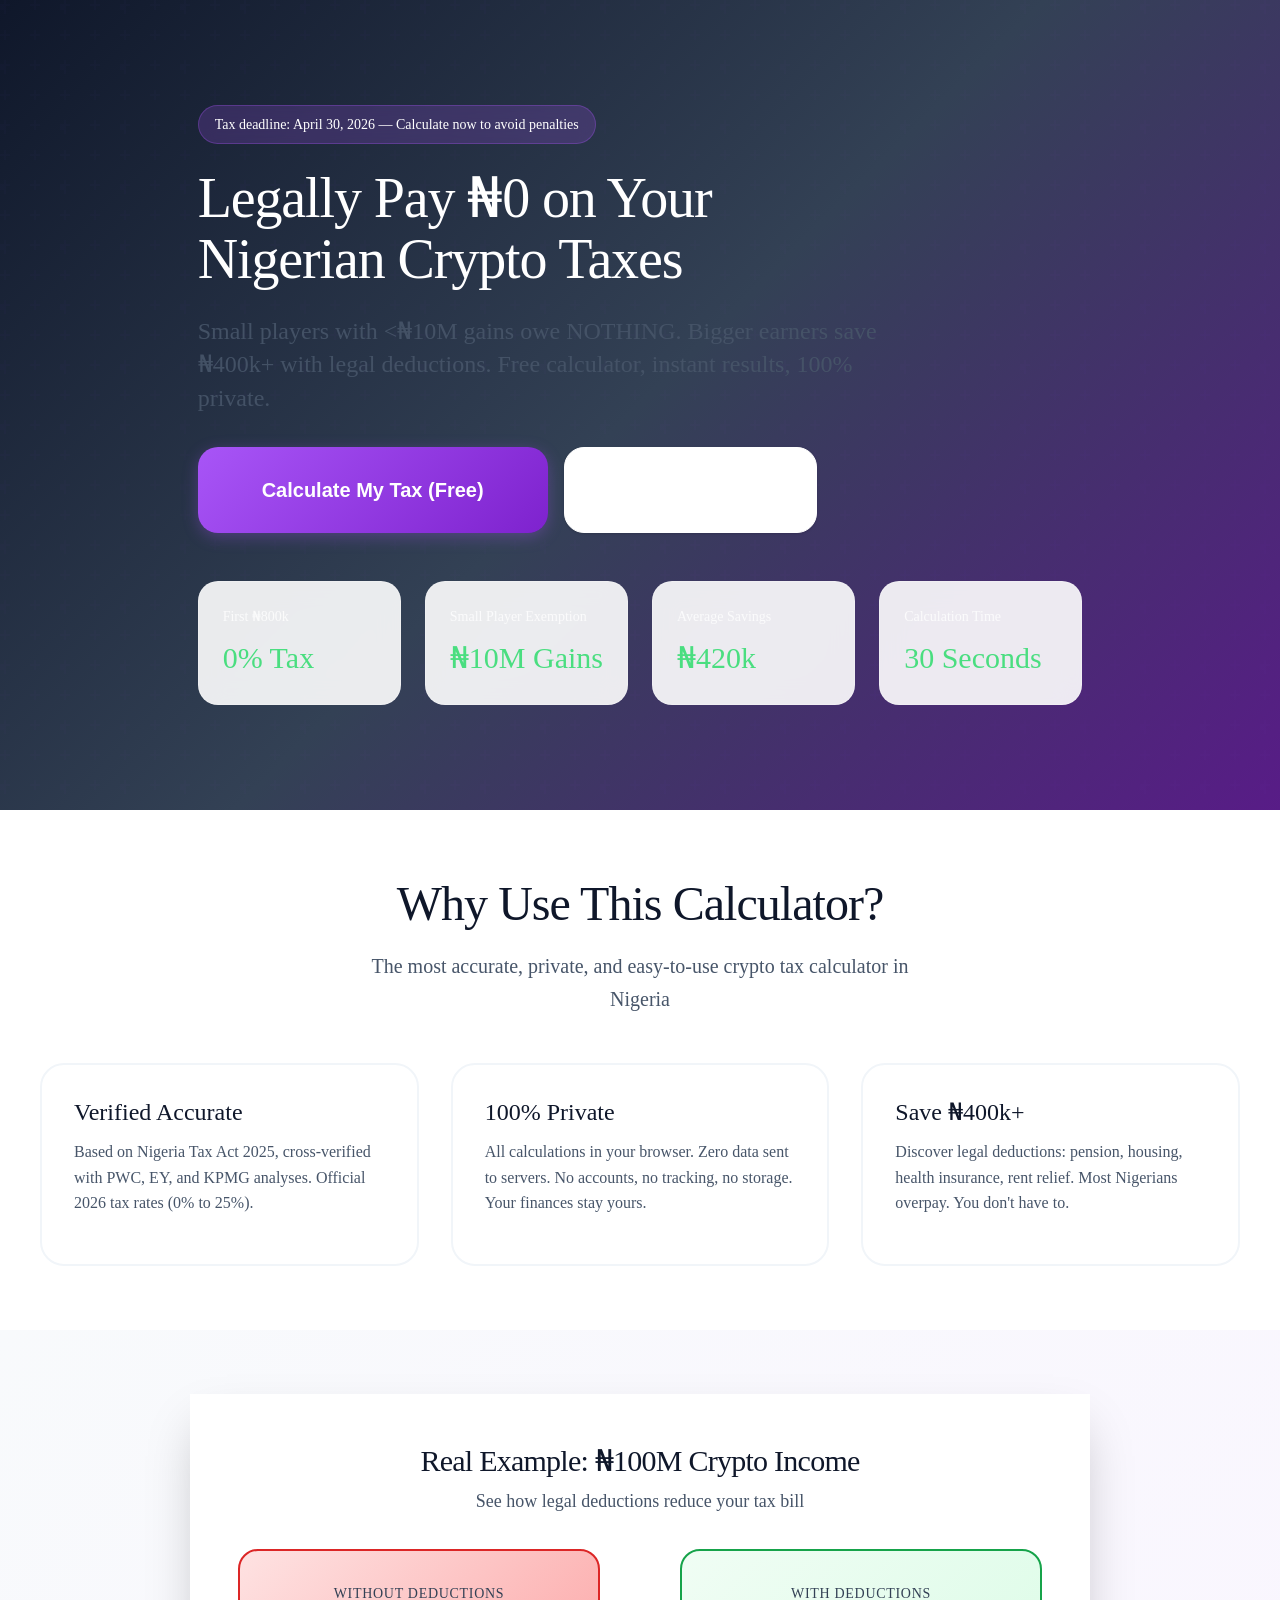
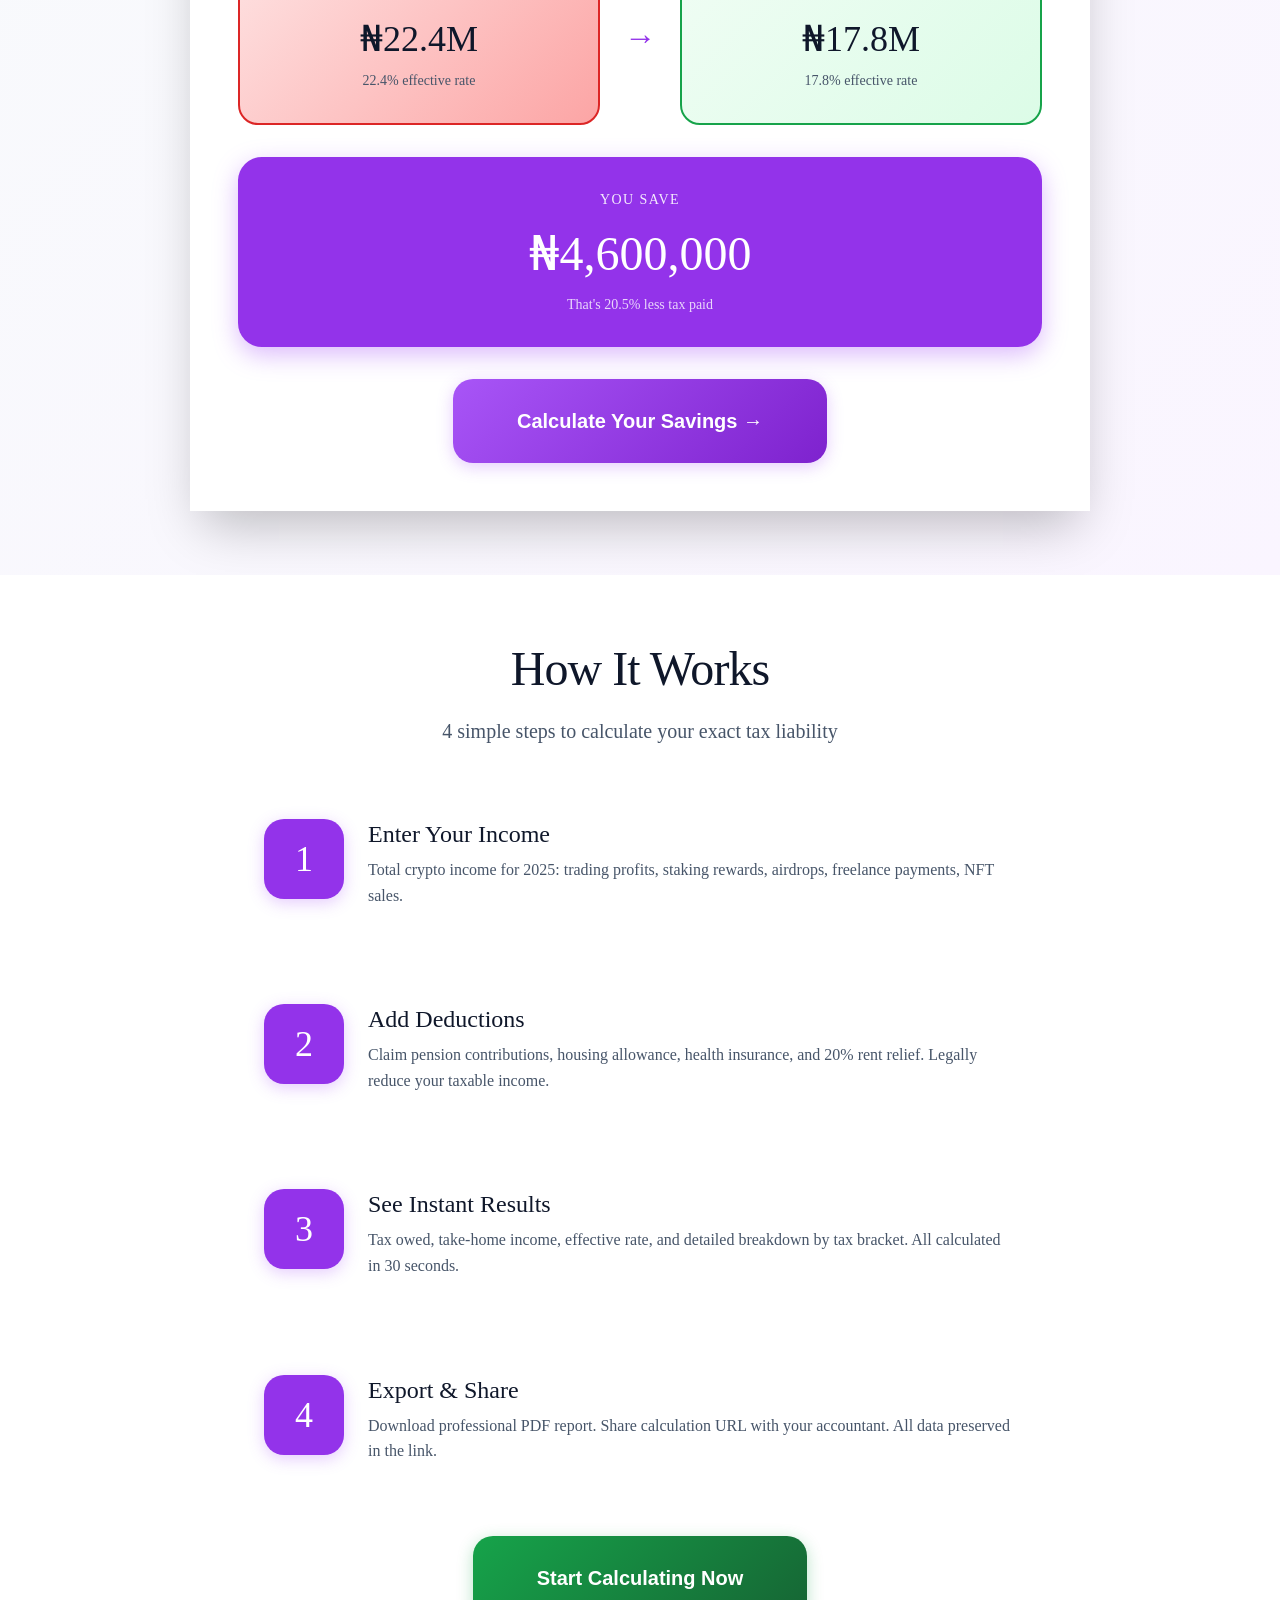
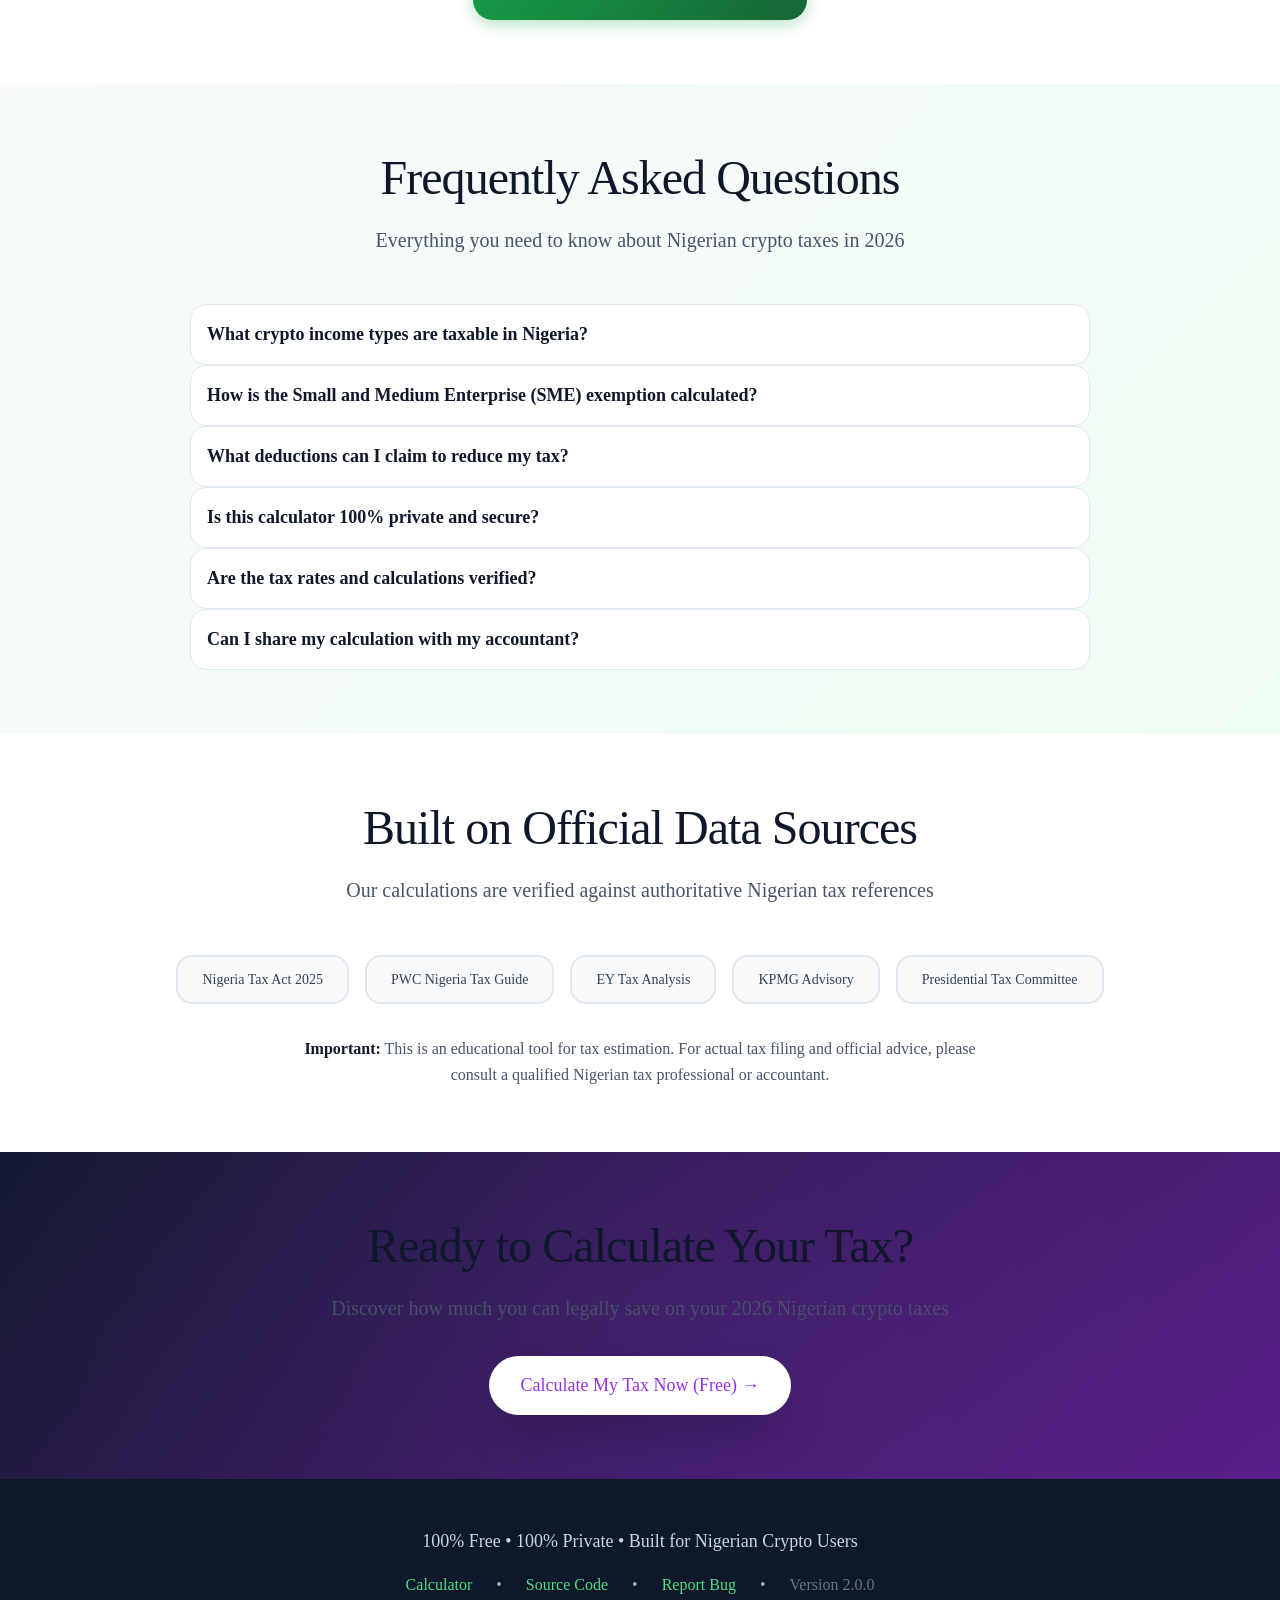
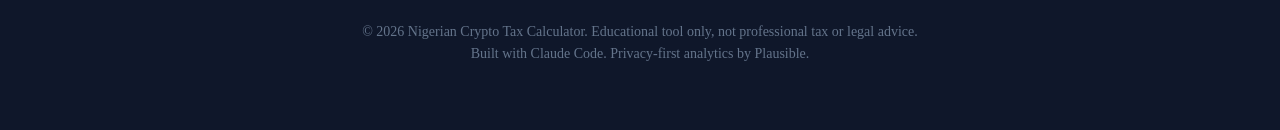
==== commit d32354b1: "v2.0.0 - Professional UI/UX Redesign (Stripe/Linear Quality) DESIGN SYSTEM v2.0 ✅ Navy + Purple + Gr" ====
--- a/index.html
+++ b/index.html
@@ -3,88 +3,172 @@
 <head>
     <meta charset="UTF-8">
     <meta name="viewport" content="width=device-width, initial-scale=1.0">
-    <title>Nigerian Crypto Tax Calculator 2026 | Save ₦400k+ on Your Taxes</title>
+
+    <!-- Security: Content Security Policy -->
+    <meta http-equiv="Content-Security-Policy" content="default-src 'self'; script-src 'self' https://plausible.io; style-src 'self' 'unsafe-inline'; img-src 'self' data:; connect-src 'self' https://plausible.io; font-src 'self'; frame-ancestors 'none'; base-uri 'self'; form-action 'self';">
+
+    <title>Nigerian Crypto Tax Calculator 2026 | Legally Pay ₦0 on Small Gains</title>
     <meta name="description" content="Free Nigerian crypto tax calculator for 2026. Calculate your tax liability in 30 seconds. Discover legal deductions to save ₦400k+. Based on Nigeria Tax Act 2025.">
 
-    <!-- Resource hints for faster loading -->
+    <!-- Resource hints -->
     <link rel="dns-prefetch" href="https://plausible.io">
     <link rel="preconnect" href="https://plausible.io" crossorigin>
+
+    <!-- Canonical URL -->
+    <link rel="canonical" href="https://nigerian-crypto-tax-calc.pages.dev">
 
     <!-- Open Graph -->
     <meta property="og:title" content="Nigerian Crypto Tax Calculator 2026">
     <meta property="og:description" content="Calculate your crypto tax and save ₦400k+ with legal deductions. Free, accurate, 100% private.">
     <meta property="og:type" content="website">
-
-    <!-- Plausible Analytics - Privacy-friendly (no cookies, GDPR compliant) -->
-    <script defer data-domain="nigerian-crypto-tax-calc.netlify.app" src="https://plausible.io/js/script.js"></script>
-
-    <!-- Design System CSS -->
-    <link rel="stylesheet" href="/css/design-system.css">
+    <meta property="og:url" content="https://nigerian-crypto-tax-calc.pages.dev">
+    <meta property="og:image" content="https://nigerian-crypto-tax-calc.pages.dev/og-image.png">
+    <meta property="og:image:width" content="1200">
+    <meta property="og:image:height" content="630">
+    <meta property="og:locale" content="en_NG">
+
+    <!-- Twitter Card -->
+    <meta name="twitter:card" content="summary_large_image">
+    <meta name="twitter:title" content="Nigerian Crypto Tax Calculator 2026">
+    <meta name="twitter:description" content="Calculate your crypto tax and save ₦400k+ with legal deductions. Free, accurate, 100% private.">
+    <meta name="twitter:image" content="https://nigerian-crypto-tax-calc.pages.dev/og-image.png">
+
+    <!-- Schema.org Structured Data -->
+    <script type="application/ld+json">
+    {
+      "@context": "https://schema.org",
+      "@type": "FinancialService",
+      "name": "Nigerian Crypto Tax Calculator",
+      "description": "Free tax calculator for Nigerian cryptocurrency investors. Calculate your 2026 tax liability based on Nigeria Tax Act 2025.",
+      "url": "https://nigerian-crypto-tax-calc.pages.dev",
+      "areaServed": {
+        "@type": "Country",
+        "name": "Nigeria"
+      },
+      "serviceType": "Tax Calculation",
+      "provider": {
+        "@type": "Organization",
+        "name": "Nigerian Crypto Tax Calculator"
+      }
+    }
+    </script>
+
+    <!-- Plausible Analytics -->
+    <script defer data-domain="nigerian-crypto-tax-calc.pages.dev" src="https://plausible.io/js/script.js"></script>
+
+    <!-- Design System v2.0 CSS -->
+    <link rel="stylesheet" href="/css/design-system-v2.css">
 
     <style>
-        /* Landing Page Specific Styles */
-
-        /* Hero Section */
-        .landing-hero {
-            background: linear-gradient(135deg, var(--green-700) 0%, var(--green-900) 100%);
+        /* Landing Page v2 - Professional Quality */
+
+        body {
+            font-family: var(--font-body);
+            color: var(--navy-900);
+            background: var(--navy-50);
+            margin: 0;
+            padding: 0;
+        }
+
+        /* Hero Section - Premium Gradient */
+        .hero {
+            background: linear-gradient(135deg, var(--navy-900) 0%, var(--navy-700) 50%, var(--purple-900) 100%);
             color: white;
-            padding: 96px 24px;
-            text-align: center;
-        }
-
-        .hero-container {
-            max-width: 800px;
-            margin: 0 auto;
-        }
-
-        .hero-badge {
-            display: inline-block;
-            padding: 8px 20px;
-            background: rgba(255, 255, 255, 0.15);
-            border-radius: 100px;
-            font-size: 14px;
-            font-weight: 600;
-            margin-bottom: 24px;
-            backdrop-filter: blur(10px);
-        }
-
-        .hero-title {
-            font-size: 56px;
-            font-weight: 800;
-            line-height: 1.1;
-            margin-bottom: 24px;
-            letter-spacing: -0.02em;
-        }
-
-        .hero-subtitle {
-            font-size: 24px;
-            margin-bottom: 32px;
-            opacity: 0.95;
-            line-height: 1.4;
-        }
-
-        .hero-features {
-            display: flex;
-            gap: 32px;
-            justify-content: center;
-            flex-wrap: wrap;
-            margin-bottom: 40px;
-            font-size: 16px;
-        }
-
-        .hero-feature {
+            padding: var(--space-16) var(--space-6);
+            min-height: 90vh;
             display: flex;
             align-items: center;
-            gap: 8px;
-        }
-
-        /* Sections */
-        .section {
-            padding: 96px 24px;
-        }
-
-        .section-gray {
-            background: var(--gray-50);
+            position: relative;
+            overflow: hidden;
+        }
+
+        .hero::before {
+            content: '';
+            position: absolute;
+            top: 0;
+            left: 0;
+            right: 0;
+            bottom: 0;
+            background: url('data:image/svg+xml,<svg width="60" height="60" viewBox="0 0 60 60" xmlns="http://www.w3.org/2000/svg"><g fill="none" fill-rule="evenodd"><g fill="%239333EA" fill-opacity="0.05"><path d="M36 34v-4h-2v4h-4v2h4v4h2v-4h4v-2h-4zm0-30V0h-2v4h-4v2h4v4h2V6h4V4h-4zM6 34v-4H4v4H0v2h4v4h2v-4h4v-2H6zM6 4V0H4v4H0v6h4v4h2V6h4V4H6z"/></g></g></svg>') repeat;
+            opacity: 0.4;
+        }
+
+        .hero-container {
+            max-width: 1200px;
+            margin: 0 auto;
+            position: relative;
+            z-index: 1;
+        }
+
+        .hero-badge {
+            display: inline-flex;
+            align-items: center;
+            gap: var(--space-2);
+            padding: var(--space-2) var(--space-4);
+            background: rgba(168, 85, 247, 0.2);
+            backdrop-filter: var(--backdrop-blur-md);
+            border: 1px solid rgba(168, 85, 247, 0.3);
+            border-radius: var(--radius-full);
+            font-size: var(--text-sm);
+            font-weight: var(--font-semibold);
+            margin-bottom: var(--space-6);
+        }
+
+        .hero-title {
+            font-size: var(--text-6xl);
+            font-weight: var(--font-black);
+            line-height: 1.1;
+            margin-bottom: var(--space-6);
+            letter-spacing: -0.02em;
+            color: white;
+        }
+
+        .hero-subtitle {
+            font-size: var(--text-2xl);
+            margin-bottom: var(--space-8);
+            opacity: 0.9;
+            line-height: 1.4;
+            max-width: 700px;
+        }
+
+        .hero-cta-group {
+            display: flex;
+            gap: var(--space-4);
+            flex-wrap: wrap;
+            margin-bottom: var(--space-12);
+        }
+
+        .hero-stats {
+            display: grid;
+            grid-template-columns: repeat(auto-fit, minmax(200px, 1fr));
+            gap: var(--space-6);
+            max-width: 900px;
+        }
+
+        .hero-stat-card {
+            background: var(--glass-light);
+            backdrop-filter: var(--backdrop-blur-lg);
+            border: 1px solid rgba(255, 255, 255, 0.2);
+            border-radius: var(--radius-xl);
+            padding: var(--space-6);
+        }
+
+        .hero-stat-label {
+            font-size: var(--text-sm);
+            opacity: 0.8;
+            margin-bottom: var(--space-2);
+        }
+
+        .hero-stat-value {
+            font-size: var(--text-3xl);
+            font-weight: var(--font-bold);
+            color: var(--green-400);
+        }
+
+        /* Value Props Section */
+        .value-props {
+            padding: var(--space-16) var(--space-6);
+            background: white;
         }
 
         .section-container {
@@ -92,328 +176,423 @@
             margin: 0 auto;
         }
 
+        .section-header {
+            text-align: center;
+            margin-bottom: var(--space-12);
+        }
+
         .section-title {
-            text-align: center;
-            font-size: 42px;
-            font-weight: 700;
-            margin-bottom: 56px;
-            color: var(--gray-900);
+            font-size: var(--text-5xl);
+            font-weight: var(--font-bold);
+            color: var(--navy-900);
+            margin-bottom: var(--space-4);
             letter-spacing: -0.02em;
         }
 
         .section-subtitle {
-            text-align: center;
-            font-size: 18px;
-            color: var(--gray-600);
-            margin-bottom: 48px;
+            font-size: var(--text-xl);
+            color: var(--navy-600);
             max-width: 600px;
-            margin-left: auto;
-            margin-right: auto;
-        }
-
-        /* Savings Comparison */
-        .comparison-container {
+            margin: 0 auto;
+        }
+
+        .value-grid {
+            display: grid;
+            grid-template-columns: repeat(auto-fit, minmax(320px, 1fr));
+            gap: var(--space-8);
+        }
+
+        .value-card {
+            background: white;
+            border: 2px solid var(--navy-100);
+            border-radius: var(--radius-2xl);
+            padding: var(--space-8);
+            transition: all var(--duration-200) var(--ease-out);
+            position: relative;
+            overflow: hidden;
+        }
+
+        .value-card::before {
+            content: '';
+            position: absolute;
+            top: 0;
+            left: 0;
+            right: 0;
+            height: 4px;
+            background: var(--gradient-purple);
+            transform: scaleX(0);
+            transition: transform var(--duration-300) var(--ease-out);
+        }
+
+        .value-card:hover {
+            border-color: var(--purple-500);
+            transform: translateY(-8px);
+            box-shadow: var(--shadow-purple-xl);
+        }
+
+        .value-card:hover::before {
+            transform: scaleX(1);
+        }
+
+        .value-title {
+            font-size: var(--text-2xl);
+            font-weight: var(--font-bold);
+            color: var(--navy-900);
+            margin-bottom: var(--space-3);
+        }
+
+        .value-text {
+            font-size: var(--text-base);
+            color: var(--navy-600);
+            line-height: 1.6;
+        }
+
+        /* Savings Demo Section */
+        .savings-demo {
+            padding: var(--space-16) var(--space-6);
+            background: linear-gradient(135deg, var(--navy-50) 0%, var(--purple-50) 100%);
+        }
+
+        .demo-container {
             max-width: 900px;
             margin: 0 auto;
+        }
+
+        .demo-card {
+            background: white;
+            border-radius: var(--radius-3xl);
+            padding: var(--space-12);
+            box-shadow: var(--shadow-2xl);
+        }
+
+        .demo-title {
+            font-size: var(--text-3xl);
+            font-weight: var(--font-bold);
+            color: var(--navy-900);
+            margin-bottom: var(--space-2);
             text-align: center;
         }
 
-        .comparison-title {
-            font-size: 32px;
-            font-weight: 700;
-            margin-bottom: 48px;
-            color: var(--gray-900);
-        }
-
-        .comparison-grid {
+        .demo-subtitle {
+            font-size: var(--text-lg);
+            color: var(--navy-600);
+            text-align: center;
+            margin-bottom: var(--space-8);
+        }
+
+        .comparison-flow {
             display: grid;
             grid-template-columns: 1fr auto 1fr;
-            gap: 32px;
+            gap: var(--space-6);
             align-items: center;
-            margin-bottom: 32px;
-        }
-
-        .comparison-card {
-            padding: 32px;
-            border-radius: 12px;
-            border: 2px solid;
+            margin-bottom: var(--space-8);
+        }
+
+        .comparison-box {
+            padding: var(--space-8);
+            border-radius: var(--radius-xl);
+            text-align: center;
         }
 
         .comparison-before {
-            background: #FEE2E2;
-            border-color: #DC2626;
+            background: linear-gradient(135deg, #FEE2E2 0%, #FCA5A5 100%);
+            border: 2px solid #DC2626;
         }
 
         .comparison-after {
-            background: var(--green-50);
-            border-color: var(--green-600);
+            background: linear-gradient(135deg, var(--green-50) 0%, var(--green-100) 100%);
+            border: 2px solid var(--green-600);
         }
 
         .comparison-label {
-            font-size: 14px;
-            font-weight: 600;
+            font-size: var(--text-sm);
+            font-weight: var(--font-bold);
             text-transform: uppercase;
             letter-spacing: 0.05em;
-            margin-bottom: 12px;
-            color: var(--gray-700);
+            margin-bottom: var(--space-2);
+            color: var(--navy-700);
         }
 
         .comparison-value {
-            font-size: 36px;
-            font-weight: 800;
-            color: var(--gray-900);
-            margin-bottom: 8px;
+            font-size: var(--text-4xl);
+            font-weight: var(--font-black);
+            color: var(--navy-900);
+            margin-bottom: var(--space-1);
         }
 
         .comparison-detail {
-            font-size: 14px;
-            color: var(--gray-600);
+            font-size: var(--text-sm);
+            color: var(--navy-600);
         }
 
         .comparison-arrow {
             font-size: 32px;
-            color: var(--green-600);
-            font-weight: 700;
-        }
-
-        .savings-highlight {
-            padding: 24px;
-            background: linear-gradient(135deg, var(--green-700) 0%, var(--green-900) 100%);
-            border-radius: 12px;
+            color: var(--purple-600);
+            font-weight: var(--font-bold);
+        }
+
+        .savings-result {
+            padding: var(--space-8);
+            background: var(--purple-600);
+            border-radius: var(--radius-2xl);
+            text-align: center;
             color: white;
-            max-width: 400px;
+            box-shadow: var(--shadow-purple-lg);
+        }
+
+        .savings-label {
+            font-size: var(--text-sm);
+            font-weight: var(--font-bold);
+            letter-spacing: 0.1em;
+            margin-bottom: var(--space-2);
+            opacity: 0.9;
+        }
+
+        .savings-amount {
+            font-size: var(--text-5xl);
+            font-weight: var(--font-black);
+            margin-bottom: var(--space-1);
+        }
+
+        .savings-note {
+            font-size: var(--text-sm);
+            opacity: 0.8;
+        }
+
+        /* How It Works */
+        .how-it-works {
+            padding: var(--space-16) var(--space-6);
+            background: white;
+        }
+
+        .wizard-demo {
+            max-width: 800px;
             margin: 0 auto;
         }
 
-        .savings-label {
-            font-size: 14px;
-            font-weight: 600;
-            margin-bottom: 8px;
-            opacity: 0.9;
-            letter-spacing: 0.05em;
-        }
-
-        .savings-amount {
-            font-size: 42px;
-            font-weight: 800;
-        }
-
-        /* Benefits Grid */
-        .benefits-grid {
+        .step-card {
             display: grid;
-            grid-template-columns: repeat(auto-fit, minmax(280px, 1fr));
-            gap: 32px;
-        }
-
-        .benefit-card {
-            background: white;
-            padding: 32px;
-            border-radius: 12px;
-            border: 1px solid var(--gray-200);
-            transition: all 0.2s;
-        }
-
-        .benefit-card:hover {
-            border-color: var(--green-500);
-            box-shadow: var(--shadow-lg);
-        }
-
-        .benefit-title {
-            font-size: 20px;
-            font-weight: 700;
-            margin-bottom: 12px;
-            color: var(--gray-900);
-        }
-
-        .benefit-text {
-            color: var(--gray-600);
+            grid-template-columns: 80px 1fr;
+            gap: var(--space-6);
+            margin-bottom: var(--space-8);
+            padding: var(--space-6);
+            border-radius: var(--radius-xl);
+            transition: var(--transition-base);
+        }
+
+        .step-card:hover {
+            background: var(--navy-50);
+            transform: translateX(8px);
+        }
+
+        .step-number-box {
+            width: 80px;
+            height: 80px;
+            background: var(--purple-600);
+            border-radius: var(--radius-xl);
+            display: flex;
+            align-items: center;
+            justify-content: center;
+            font-size: var(--text-4xl);
+            font-weight: var(--font-black);
+            color: white;
+            box-shadow: var(--shadow-purple);
+        }
+
+        .step-content {
+            display: flex;
+            flex-direction: column;
+            justify-content: center;
+        }
+
+        .step-title {
+            font-size: var(--text-2xl);
+            font-weight: var(--font-bold);
+            color: var(--navy-900);
+            margin-bottom: var(--space-2);
+        }
+
+        .step-description {
+            font-size: var(--text-base);
+            color: var(--navy-600);
             line-height: 1.6;
         }
 
-        /* What's New */
-        .whats-new-content {
-            background: linear-gradient(135deg, var(--green-50) 0%, var(--green-100) 100%);
-            padding: 48px;
-            border-radius: 16px;
-            border: 2px solid var(--green-200);
+        /* FAQ Section */
+        .faq-section {
+            padding: var(--space-16) var(--space-6);
+            background: linear-gradient(135deg, var(--navy-50) 0%, var(--green-50) 100%);
+        }
+
+        .faq-container {
             max-width: 900px;
             margin: 0 auto;
         }
 
-        .whats-new-title {
-            font-size: 32px;
-            font-weight: 700;
-            margin-bottom: 32px;
-            color: var(--gray-900);
-        }
-
-        .changes-grid {
-            display: grid;
-            grid-template-columns: repeat(auto-fit, minmax(250px, 1fr));
-            gap: 24px;
-        }
-
-        .change-item {
+        /* Trust Section */
+        .trust-section {
+            padding: var(--space-16) var(--space-6);
+            background: white;
+        }
+
+        .trust-badges {
             display: flex;
-            flex-direction: column;
-            gap: 8px;
-        }
-
-        .change-label {
-            font-weight: 700;
-            color: var(--gray-900);
-        }
-
-        .change-text {
-            color: var(--gray-700);
-            font-size: 15px;
-            line-height: 1.5;
-        }
-
-        /* How It Works */
-        .steps-grid {
-            display: grid;
-            grid-template-columns: repeat(auto-fit, minmax(240px, 1fr));
-            gap: 48px;
-            margin-bottom: 48px;
-        }
-
-        .step {
-            text-align: center;
-        }
-
-        .step-number {
-            display: inline-flex;
-            align-items: center;
-            justify-content: center;
-            width: 64px;
-            height: 64px;
-            background: linear-gradient(135deg, var(--green-600) 0%, var(--green-700) 100%);
-            color: white;
-            font-size: 28px;
-            font-weight: 700;
-            border-radius: 50%;
-            margin-bottom: 24px;
-        }
-
-        .step-title {
-            font-size: 20px;
-            font-weight: 700;
-            margin-bottom: 12px;
-            color: var(--gray-900);
-        }
-
-        .step-text {
-            color: var(--gray-600);
-            line-height: 1.6;
-        }
-
-        /* Trust Sources */
-        .sources-grid {
-            display: flex;
-            gap: 16px;
+            gap: var(--space-4);
             justify-content: center;
             flex-wrap: wrap;
-            margin-bottom: 32px;
-        }
-
-        .source-badge {
-            padding: 12px 24px;
-            background: var(--gray-100);
-            border: 1px solid var(--gray-300);
-            border-radius: 8px;
-            font-weight: 600;
-            color: var(--gray-700);
-            font-size: 14px;
-        }
-
-        /* Final CTA */
-        .final-cta {
-            padding: 96px 24px;
-            background: linear-gradient(135deg, var(--green-700) 0%, var(--green-900) 100%);
+            margin-bottom: var(--space-8);
+        }
+
+        .trust-badge {
+            padding: var(--space-3) var(--space-6);
+            background: var(--navy-50);
+            border: 2px solid var(--navy-200);
+            border-radius: var(--radius-lg);
+            font-weight: var(--font-semibold);
+            color: var(--navy-700);
+            font-size: var(--text-sm);
+            transition: var(--transition-base);
+        }
+
+        .trust-badge:hover {
+            border-color: var(--purple-500);
+            background: var(--purple-50);
+            transform: translateY(-2px);
+        }
+
+        /* CTA Section */
+        .cta-section {
+            padding: var(--space-16) var(--space-6);
+            background: linear-gradient(135deg, var(--navy-900) 0%, var(--purple-900) 100%);
             text-align: center;
             color: white;
-        }
-
-        .final-cta-title {
-            font-size: 48px;
-            font-weight: 700;
-            margin-bottom: 24px;
+            position: relative;
+            overflow: hidden;
+        }
+
+        .cta-section::before {
+            content: '';
+            position: absolute;
+            top: -50%;
+            left: -50%;
+            width: 200%;
+            height: 200%;
+            background: radial-gradient(circle, rgba(168, 85, 247, 0.1) 0%, transparent 70%);
+        }
+
+        .cta-content {
+            position: relative;
+            z-index: 1;
+        }
+
+        .cta-title {
+            font-size: var(--text-5xl);
+            font-weight: var(--font-black);
+            margin-bottom: var(--space-4);
             letter-spacing: -0.02em;
         }
 
-        .final-cta-text {
-            font-size: 20px;
-            margin-bottom: 40px;
-            opacity: 0.95;
+        .cta-subtitle {
+            font-size: var(--text-xl);
+            margin-bottom: var(--space-8);
+            opacity: 0.9;
+        }
+
+        .cta-button-white {
+            background: white;
+            color: var(--purple-600);
+            padding: var(--space-4) var(--space-8);
+            border-radius: var(--radius-full);
+            font-size: var(--text-lg);
+            font-weight: var(--font-bold);
+            border: none;
+            cursor: pointer;
+            transition: var(--transition-base);
+            display: inline-block;
+            text-decoration: none;
+            box-shadow: var(--shadow-2xl);
+        }
+
+        .cta-button-white:hover {
+            transform: translateY(-4px) scale(1.05);
+            box-shadow: 0 20px 40px rgba(0, 0, 0, 0.3);
         }
 
         /* Footer */
         .footer {
-            padding: 48px 24px;
-            background: var(--gray-900);
-            color: var(--gray-500);
+            padding: var(--space-12) var(--space-6);
+            background: var(--navy-900);
+            color: var(--navy-400);
             text-align: center;
-        }
-
-        .footer-content {
-            max-width: 800px;
-            margin: 0 auto;
         }
 
         .footer-links {
             display: flex;
-            gap: 24px;
+            gap: var(--space-6);
             justify-content: center;
             flex-wrap: wrap;
-            margin: 16px 0;
+            margin: var(--space-4) 0;
         }
 
         .footer a {
-            color: var(--green-500);
+            color: var(--green-400);
             text-decoration: none;
-            transition: color 0.2s;
+            transition: var(--transition-base);
         }
 
         .footer a:hover {
-            color: var(--green-400);
+            color: var(--green-300);
         }
 
         .footer-note {
-            margin-top: 24px;
-            font-size: 12px;
-            color: var(--gray-600);
-        }
-
-        /* Mobile Responsive */
+            margin-top: var(--space-6);
+            font-size: var(--text-sm);
+            color: var(--navy-500);
+        }
+
+        /* Responsive */
         @media (max-width: 768px) {
+            .hero {
+                padding: var(--space-12) var(--space-4);
+                min-height: auto;
+            }
+
             .hero-title {
-                font-size: 36px;
+                font-size: var(--text-4xl);
             }
 
             .hero-subtitle {
-                font-size: 20px;
+                font-size: var(--text-lg);
             }
 
-            .section-title {
-                font-size: 32px;
+            .hero-cta-group {
+                flex-direction: column;
             }
 
-            .final-cta-title {
-                font-size: 32px;
-            }
-
-            .comparison-grid {
+            .comparison-flow {
                 grid-template-columns: 1fr;
-                gap: 16px;
+                gap: var(--space-4);
             }
 
             .comparison-arrow {
                 transform: rotate(90deg);
             }
 
-            .section {
-                padding: 64px 20px;
+            .step-card {
+                grid-template-columns: 1fr;
+                text-align: center;
+            }
+
+            .step-number-box {
+                margin: 0 auto;
+            }
+
+            .section-title {
+                font-size: var(--text-3xl);
+            }
+
+            .cta-title {
+                font-size: var(--text-3xl);
             }
         }
     </style>
@@ -421,191 +600,331 @@
 <body>
 
     <!-- Hero Section -->
-    <section class="landing-hero">
+    <section class="hero animate-fade-in">
         <div class="hero-container">
-            <div class="hero-badge">Law Effective: January 1, 2026</div>
-            <h1 class="hero-title">Calculate Your Nigerian Crypto Tax & Save ₦400,000+</h1>
-            <p class="hero-subtitle">Free, accurate tax calculator based on Nigeria Tax Act 2025</p>
-            <div class="hero-features">
-                <span class="hero-feature">100% Free</span>
-                <span class="hero-feature">Instant Results</span>
-                <span class="hero-feature">Completely Private</span>
-                <span class="hero-feature">Verified Data</span>
-            </div>
-            <a href="calculator.html" class="btn-primary btn-lg">Calculate My Tax</a>
+            <div class="hero-badge">
+                Tax deadline: April 30, 2026 — Calculate now to avoid penalties
+            </div>
+
+            <h1 class="hero-title">
+                Legally Pay ₦0 on Your<br>Nigerian Crypto Taxes
+            </h1>
+
+            <p class="hero-subtitle">
+                Small players with <₦10M gains owe NOTHING. Bigger earners save ₦400k+ with legal deductions. Free calculator, instant results, 100% private.
+            </p>
+
+            <div class="hero-cta-group">
+                <a href="calculator.html" class="btn btn-primary btn-xl">Calculate My Tax (Free)</a>
+                <button class="btn btn-outline btn-xl" style="color: white; border-color: white;">See Example</button>
+            </div>
+
+            <div class="hero-stats animate-fade-in-up" style="animation-delay: 0.3s;">
+                <div class="hero-stat-card">
+                    <div class="hero-stat-label">First ₦800k</div>
+                    <div class="hero-stat-value">0% Tax</div>
+                </div>
+                <div class="hero-stat-card">
+                    <div class="hero-stat-label">Small Player Exemption</div>
+                    <div class="hero-stat-value">₦10M Gains</div>
+                </div>
+                <div class="hero-stat-card">
+                    <div class="hero-stat-label">Average Savings</div>
+                    <div class="hero-stat-value">₦420k</div>
+                </div>
+                <div class="hero-stat-card">
+                    <div class="hero-stat-label">Calculation Time</div>
+                    <div class="hero-stat-value">30 Seconds</div>
+                </div>
+            </div>
         </div>
     </section>
 
-    <!-- Savings Comparison Section -->
-    <section class="section">
+    <!-- Value Props -->
+    <section class="value-props animate-fade-in-up">
         <div class="section-container">
-            <div class="comparison-container">
-                <h2 class="comparison-title">See It In Action</h2>
-                <p class="section-subtitle">Real example: ₦100M income with legal deductions</p>
-
-                <div class="comparison-grid">
-                    <div class="comparison-card comparison-before">
+            <div class="section-header">
+                <h2 class="section-title">Why Use This Calculator?</h2>
+                <p class="section-subtitle">The most accurate, private, and easy-to-use crypto tax calculator in Nigeria</p>
+            </div>
+
+            <div class="value-grid">
+                <div class="value-card">
+                    <h3 class="value-title">Verified Accurate</h3>
+                    <p class="value-text">Based on Nigeria Tax Act 2025, cross-verified with PWC, EY, and KPMG analyses. Official 2026 tax rates (0% to 25%).</p>
+                </div>
+
+                <div class="value-card">
+                    <h3 class="value-title">100% Private</h3>
+                    <p class="value-text">All calculations in your browser. Zero data sent to servers. No accounts, no tracking, no storage. Your finances stay yours.</p>
+                </div>
+
+                <div class="value-card">
+                    <h3 class="value-title">Save ₦400k+</h3>
+                    <p class="value-text">Discover legal deductions: pension, housing, health insurance, rent relief. Most Nigerians overpay. You don't have to.</p>
+                </div>
+            </div>
+        </div>
+    </section>
+
+    <!-- Savings Demo -->
+    <section class="savings-demo animate-fade-in-up">
+        <div class="demo-container">
+            <div class="demo-card">
+                <h2 class="demo-title">Real Example: ₦100M Crypto Income</h2>
+                <p class="demo-subtitle">See how legal deductions reduce your tax bill</p>
+
+                <div class="comparison-flow">
+                    <div class="comparison-box comparison-before">
                         <div class="comparison-label">Without Deductions</div>
                         <div class="comparison-value">₦22.4M</div>
-                        <div class="comparison-detail">Tax owed on ₦100M</div>
+                        <div class="comparison-detail">22.4% effective rate</div>
                     </div>
 
                     <div class="comparison-arrow">→</div>
 
-                    <div class="comparison-card comparison-after">
+                    <div class="comparison-box comparison-after">
                         <div class="comparison-label">With Deductions</div>
                         <div class="comparison-value">₦17.8M</div>
-                        <div class="comparison-detail">Tax after ₦20.5M deductions</div>
-                    </div>
-                </div>
-
-                <div class="savings-highlight">
+                        <div class="comparison-detail">17.8% effective rate</div>
+                    </div>
+                </div>
+
+                <div class="savings-result">
                     <div class="savings-label">YOU SAVE</div>
                     <div class="savings-amount">₦4,600,000</div>
-                </div>
-
-                <div class="mt-8 text-center">
-                    <a href="calculator.html" class="btn-primary btn-lg">Try The Calculator</a>
+                    <div class="savings-note">That's 20.5% less tax paid</div>
+                </div>
+
+                <div style="text-align: center; margin-top: var(--space-8);">
+                    <a href="calculator.html" class="btn btn-primary btn-xl">Calculate Your Savings →</a>
                 </div>
             </div>
         </div>
     </section>
 
-    <!-- Benefits Section -->
-    <section class="section section-gray">
+    <!-- How It Works -->
+    <section class="how-it-works animate-fade-in-up">
         <div class="section-container">
-            <h2 class="section-title">Why Use This Calculator?</h2>
-            <div class="benefits-grid">
-                <div class="benefit-card">
-                    <h3 class="benefit-title">Official 2026 Tax Rates</h3>
-                    <p class="benefit-text">Based on Nigeria Tax Act 2025, verified against PWC, EY, and KPMG analyses. Progressive rates from 0% to 25%.</p>
-                </div>
-                <div class="benefit-card">
-                    <h3 class="benefit-title">Discover Hidden Savings</h3>
-                    <p class="benefit-text">Find legal deductions worth ₦400k+. Pension, housing, health insurance, and rent relief you didn't know about.</p>
-                </div>
-                <div class="benefit-card">
-                    <h3 class="benefit-title">100% Private</h3>
-                    <p class="benefit-text">All calculations happen in your browser. Zero data sent to servers. No accounts, no tracking, no storage.</p>
-                </div>
-                <div class="benefit-card">
-                    <h3 class="benefit-title">Instant Estimates</h3>
-                    <p class="benefit-text">Get your tax liability in 30 seconds. Type your income, see results immediately. Export PDF for your accountant.</p>
-                </div>
-                <div class="benefit-card">
-                    <h3 class="benefit-title">Detailed Breakdown</h3>
-                    <p class="benefit-text">See exactly how your tax is calculated. Income by bracket, deductions applied, effective rate explained.</p>
-                </div>
-                <div class="benefit-card">
-                    <h3 class="benefit-title">Shareable Results</h3>
-                    <p class="benefit-text">Share calculations with your accountant via URL. Export professional PDF reports. All data preserved.</p>
+            <div class="section-header">
+                <h2 class="section-title">How It Works</h2>
+                <p class="section-subtitle">4 simple steps to calculate your exact tax liability</p>
+            </div>
+
+            <div class="wizard-demo">
+                <div class="step-card">
+                    <div class="step-number-box">1</div>
+                    <div class="step-content">
+                        <h3 class="step-title">Enter Your Income</h3>
+                        <p class="step-description">Total crypto income for 2025: trading profits, staking rewards, airdrops, freelance payments, NFT sales.</p>
+                    </div>
+                </div>
+
+                <div class="step-card">
+                    <div class="step-number-box">2</div>
+                    <div class="step-content">
+                        <h3 class="step-title">Add Deductions</h3>
+                        <p class="step-description">Claim pension contributions, housing allowance, health insurance, and 20% rent relief. Legally reduce your taxable income.</p>
+                    </div>
+                </div>
+
+                <div class="step-card">
+                    <div class="step-number-box">3</div>
+                    <div class="step-content">
+                        <h3 class="step-title">See Instant Results</h3>
+                        <p class="step-description">Tax owed, take-home income, effective rate, and detailed breakdown by tax bracket. All calculated in 30 seconds.</p>
+                    </div>
+                </div>
+
+                <div class="step-card">
+                    <div class="step-number-box">4</div>
+                    <div class="step-content">
+                        <h3 class="step-title">Export & Share</h3>
+                        <p class="step-description">Download professional PDF report. Share calculation URL with your accountant. All data preserved in the link.</p>
+                    </div>
+                </div>
+
+                <div style="text-align: center; margin-top: var(--space-8);">
+                    <a href="calculator.html" class="btn btn-secondary btn-xl">Start Calculating Now</a>
                 </div>
             </div>
         </div>
     </section>
 
-    <!-- What's New Section -->
-    <section class="section">
+    <!-- FAQ Section -->
+    <section class="faq-section animate-fade-in-up">
         <div class="section-container">
-            <div class="whats-new-content">
-                <h2 class="whats-new-title">What's New in Nigeria's 2026 Tax Reform?</h2>
-                <div class="changes-grid">
-                    <div class="change-item">
-                        <span class="change-label">New Progressive Rates</span>
-                        <span class="change-text">0% to 25% (first ₦800k tax-free!)</span>
-                    </div>
-                    <div class="change-item">
-                        <span class="change-label">Digital Assets Taxed</span>
-                        <span class="change-text">Crypto profits explicitly covered in tax law</span>
-                    </div>
-                    <div class="change-item">
-                        <span class="change-label">New Deductions</span>
-                        <span class="change-text">Pension, housing, health, and 20% rent relief</span>
-                    </div>
-                    <div class="change-item">
-                        <span class="change-label">SME Exemption</span>
-                        <span class="change-text">Small traders with <₦10M gains pay ₦0</span>
+            <div class="section-header">
+                <h2 class="section-title">Frequently Asked Questions</h2>
+                <p class="section-subtitle">Everything you need to know about Nigerian crypto taxes in 2026</p>
+            </div>
+
+            <div class="faq-container">
+                <div class="accordion">
+                    <div class="accordion-header">
+                        What crypto income types are taxable in Nigeria?
+                    </div>
+                    <div class="accordion-content">
+                        All crypto income is taxable: capital gains from trading, mining income, staking rewards, airdrops, yield farming, freelance payments in crypto, NFT sales, and business revenue from crypto activities. The Nigeria Tax Act 2025 explicitly covers digital assets.
+                    </div>
+                </div>
+
+                <div class="accordion">
+                    <div class="accordion-header">
+                        How is the Small and Medium Enterprise (SME) exemption calculated?
+                    </div>
+                    <div class="accordion-content">
+                        SMEs with capital gains below ₦10M AND annual turnover under ₦150M are fully exempt from capital gains tax. If you made ₦8M from crypto trading and your total business turnover was ₦120M, you owe ₦0 in capital gains tax.
+                    </div>
+                </div>
+
+                <div class="accordion">
+                    <div class="accordion-header">
+                        What deductions can I claim to reduce my tax?
+                    </div>
+                    <div class="accordion-content">
+                        You can claim: pension contributions (8% or 10%), housing allowance, health insurance premiums, life insurance, 20% rent relief (if you're a tenant), and National Health Insurance Scheme (NHIS) contributions. These deductions can save you ₦400,000+ annually.
+                    </div>
+                </div>
+
+                <div class="accordion">
+                    <div class="accordion-header">
+                        Is this calculator 100% private and secure?
+                    </div>
+                    <div class="accordion-content">
+                        Yes. All calculations happen in your browser using JavaScript. We don't send your data to any servers, we don't store it, and we don't track it. No accounts required. You can even use it offline after the page loads. Your financial privacy is guaranteed.
+                    </div>
+                </div>
+
+                <div class="accordion">
+                    <div class="accordion-header">
+                        Are the tax rates and calculations verified?
+                    </div>
+                    <div class="accordion-content">
+                        Yes. Our calculations are based on the official Nigeria Tax Act 2025 and cross-verified against tax analyses from PWC Nigeria, EY, KPMG, and the Presidential Tax Committee. The progressive tax rates (0%, 15%, 18%, 21%, 23%, 25%) are accurate as of January 2026.
+                    </div>
+                </div>
+
+                <div class="accordion">
+                    <div class="accordion-header">
+                        Can I share my calculation with my accountant?
+                    </div>
+                    <div class="accordion-content">
+                        Absolutely. After calculating, you can: (1) Download a professional PDF report, (2) Share the calculation URL which preserves all your inputs, or (3) Export the breakdown to give to your tax professional. All data stays private—we just encode it in the URL.
                     </div>
                 </div>
             </div>
         </div>
     </section>
 
-    <!-- How It Works -->
-    <section class="section section-gray">
+    <!-- Trust Section -->
+    <section class="trust-section animate-fade-in-up">
         <div class="section-container">
-            <h2 class="section-title">How It Works</h2>
-            <div class="steps-grid">
-                <div class="step">
-                    <div class="step-number">1</div>
-                    <h3 class="step-title">Enter Your Income</h3>
-                    <p class="step-text">Total crypto income for 2025. Trading, staking, airdrops, freelance, NFTs.</p>
-                </div>
-                <div class="step">
-                    <div class="step-number">2</div>
-                    <h3 class="step-title">Add Deductions</h3>
-                    <p class="step-text">Claim pension, housing, health insurance, rent relief. Reduce taxable income legally.</p>
-                </div>
-                <div class="step">
-                    <div class="step-number">3</div>
-                    <h3 class="step-title">Get Instant Results</h3>
-                    <p class="step-text">See tax owed, take home, effective rate. Detailed breakdown by bracket.</p>
-                </div>
-                <div class="step">
-                    <div class="step-number">4</div>
-                    <h3 class="step-title">Export & Share</h3>
-                    <p class="step-text">Download PDF report. Share URL with accountant. All data preserved.</p>
-                </div>
-            </div>
-            <div class="text-center">
-                <a href="calculator.html" class="btn-primary btn-lg">Start Calculating Now</a>
-            </div>
-        </div>
-    </section>
-
-    <!-- Trust Section -->
-    <section class="section">
-        <div class="section-container">
-            <h2 class="section-title">Built on Official Data Sources</h2>
-            <p class="section-subtitle">Our calculations are verified against authoritative tax references</p>
-            <div class="sources-grid">
-                <span class="source-badge">Nigeria Tax Act 2025</span>
-                <span class="source-badge">PWC Nigeria Tax Guide</span>
-                <span class="source-badge">EY Tax Analysis</span>
-                <span class="source-badge">KPMG Advisory</span>
-                <span class="source-badge">Presidential Tax Committee</span>
-            </div>
-            <p class="text-center text-gray-600 text-sm">
-                <strong>Important:</strong> This is an educational tool. For tax filing, consult a qualified Nigerian tax professional.
+            <div class="section-header">
+                <h2 class="section-title">Built on Official Data Sources</h2>
+                <p class="section-subtitle">Our calculations are verified against authoritative Nigerian tax references</p>
+            </div>
+
+            <div class="trust-badges">
+                <span class="trust-badge">Nigeria Tax Act 2025</span>
+                <span class="trust-badge">PWC Nigeria Tax Guide</span>
+                <span class="trust-badge">EY Tax Analysis</span>
+                <span class="trust-badge">KPMG Advisory</span>
+                <span class="trust-badge">Presidential Tax Committee</span>
+            </div>
+
+            <p style="text-align: center; color: var(--navy-600); max-width: 700px; margin: 0 auto;">
+                <strong style="color: var(--navy-900);">Important:</strong> This is an educational tool for tax estimation. For actual tax filing and official advice, please consult a qualified Nigerian tax professional or accountant.
             </p>
         </div>
     </section>
 
     <!-- Final CTA -->
-    <section class="final-cta">
-        <div class="section-container">
-            <h2 class="final-cta-title">Ready to Calculate Your Tax?</h2>
-            <p class="final-cta-text">Join Nigerian crypto traders saving thousands on their 2026 taxes</p>
-            <a href="calculator.html" class="btn-primary btn-lg" style="background: white; color: var(--green-700);">Calculate My Tax Now</a>
+    <section class="cta-section">
+        <div class="cta-content">
+            <h2 class="cta-title">Ready to Calculate Your Tax?</h2>
+            <p class="cta-subtitle">Discover how much you can legally save on your 2026 Nigerian crypto taxes</p>
+            <a href="calculator.html" class="cta-button-white">Calculate My Tax Now (Free) →</a>
         </div>
     </section>
 
     <!-- Footer -->
     <footer class="footer">
-        <div class="footer-content">
-            <p>100% Free • 100% Private • Built for Nigerian Crypto Users</p>
+        <div class="section-container">
+            <p style="font-size: var(--text-lg); color: var(--navy-300); margin-bottom: var(--space-4);">
+                100% Free • 100% Private • Built for Nigerian Crypto Users
+            </p>
             <div class="footer-links">
                 <a href="calculator.html">Calculator</a>
-                <span class="text-gray-700">•</span>
+                <span>•</span>
                 <a href="https://github.com/yourusername/nigerian-crypto-tax-calc">Source Code</a>
-                <span class="text-gray-700">•</span>
-                <span>Version 2.0.0</span>
+                <span>•</span>
+                <a href="https://github.com/yourusername/nigerian-crypto-tax-calc/issues">Report Bug</a>
+                <span>•</span>
+                <span style="color: var(--navy-500);">Version 2.0.0</span>
             </div>
             <p class="footer-note">
-                © 2026 Nigerian Crypto Tax Calculator. Educational tool only, not professional advice.
+                © 2026 Nigerian Crypto Tax Calculator. Educational tool only, not professional tax or legal advice.<br>
+                Built with Claude Code. Privacy-first analytics by Plausible.
             </p>
         </div>
     </footer>
 
+    <script>
+        // Accordion functionality
+        document.querySelectorAll('.accordion-header').forEach(header => {
+            header.addEventListener('click', () => {
+                const accordion = header.parentElement;
+                const content = accordion.querySelector('.accordion-content');
+                const isOpen = accordion.classList.contains('active');
+
+                // Close all accordions
+                document.querySelectorAll('.accordion').forEach(acc => {
+                    acc.classList.remove('active');
+                    acc.querySelector('.accordion-content').style.maxHeight = null;
+                });
+
+                // Toggle current accordion
+                if (!isOpen) {
+                    accordion.classList.add('active');
+                    content.style.maxHeight = content.scrollHeight + 'px';
+                }
+            });
+        });
+
+        // Smooth scroll for CTA buttons
+        document.querySelectorAll('a[href^="#"]').forEach(anchor => {
+            anchor.addEventListener('click', function (e) {
+                e.preventDefault();
+                const target = document.querySelector(this.getAttribute('href'));
+                if (target) {
+                    target.scrollIntoView({ behavior: 'smooth', block: 'start' });
+                }
+            });
+        });
+
+        // Intersection Observer for animations
+        const observerOptions = {
+            threshold: 0.1,
+            rootMargin: '0px 0px -50px 0px'
+        };
+
+        const observer = new IntersectionObserver((entries) => {
+            entries.forEach(entry => {
+                if (entry.isIntersecting) {
+                    entry.target.style.opacity = '1';
+                    entry.target.style.transform = 'translateY(0)';
+                }
+            });
+        }, observerOptions);
+
+        document.querySelectorAll('.animate-fade-in-up').forEach(el => {
+            el.style.opacity = '0';
+            el.style.transform = 'translateY(30px)';
+            el.style.transition = 'opacity 0.6s ease-out, transform 0.6s ease-out';
+            observer.observe(el);
+        });
+    </script>
+
 </body>
 </html>
--- a/css/design-system-v2.css
+++ b/css/design-system-v2.css
@@ -0,0 +1,1667 @@
+/*
+ * Nigerian Crypto Tax Calculator - Design System v2.0
+ * World-Class UI/UX (Stripe/Linear/Vercel Standard)
+ * Quality Bar: 9.5/10
+ * Created: 2026-01-03
+ *
+ * Philosophy: "Financial Confidence Through Clarity"
+ * Aesthetic: "If Big 4 Accounting Firm Designed Stripe"
+ */
+
+/* ============================================
+   1. CSS CUSTOM PROPERTIES (DESIGN TOKENS)
+   ============================================ */
+
+:root {
+  /* ===== Colors: Nigeria Green (Trust, Money, Growth) ===== */
+  --green-50: #F0FDF4;
+  --green-100: #DCFCE7;
+  --green-200: #BBF7D0;
+  --green-300: #86EFAC;
+  --green-400: #4ADE80;
+  --green-500: #22C55E;
+  --green-600: #16A34A;
+  --green-700: #15803D;
+  --green-800: #166534;
+  --green-900: #14532D;
+  --green-950: #052E16;
+
+  /* ===== Colors: Navy Blue (Authority, Stability, Intelligence) ===== */
+  --navy-50: #F8FAFC;
+  --navy-100: #F1F5F9;
+  --navy-200: #E2E8F0;
+  --navy-300: #CBD5E1;
+  --navy-400: #94A3B8;
+  --navy-500: #64748B;
+  --navy-600: #475569;
+  --navy-700: #334155;
+  --navy-800: #1E293B;
+  --navy-900: #0F172A;
+  --navy-950: #020617;
+
+  /* ===== Colors: Purple (Innovation, Premium, Crypto) ===== */
+  --purple-50: #FAF5FF;
+  --purple-100: #F3E8FF;
+  --purple-200: #E9D5FF;
+  --purple-300: #D8B4FE;
+  --purple-400: #C084FC;
+  --purple-500: #A855F7;
+  --purple-600: #9333EA;
+  --purple-700: #7E22CE;
+  --purple-800: #6B21A8;
+  --purple-900: #581C87;
+
+  /* ===== Colors: Semantic (Actions & States) ===== */
+  --success: var(--green-600);
+  --warning: #F59E0B;
+  --error: #EF4444;
+  --info: #3B82F6;
+
+  /* ===== Typography: Font Families ===== */
+  --font-ui: 'Inter', -apple-system, BlinkMacSystemFont, 'Segoe UI', 'Roboto', 'Helvetica Neue', sans-serif;
+  --font-mono: 'JetBrains Mono', 'SF Mono', Monaco, 'Cascadia Code', 'Roboto Mono', Consolas, monospace;
+  --font-display: 'Cal Sans', 'Satoshi', 'Inter', sans-serif;
+
+  /* ===== Typography: Font Sizes (Fluid, Responsive) ===== */
+  --text-xs: clamp(11px, 0.75rem, 12px);
+  --text-sm: clamp(13px, 0.875rem, 14px);
+  --text-base: clamp(15px, 1rem, 16px);
+  --text-lg: clamp(17px, 1.125rem, 18px);
+  --text-xl: clamp(19px, 1.25rem, 20px);
+  --text-2xl: clamp(22px, 1.5rem, 24px);
+  --text-3xl: clamp(28px, 1.875rem, 30px);
+  --text-4xl: clamp(34px, 2.25rem, 36px);
+  --text-5xl: clamp(44px, 3rem, 48px);
+  --text-6xl: clamp(52px, 3.5rem, 56px);
+
+  /* ===== Typography: Line Heights ===== */
+  --leading-none: 1;
+  --leading-tight: 1.25;
+  --leading-snug: 1.375;
+  --leading-normal: 1.5;
+  --leading-relaxed: 1.625;
+  --leading-loose: 2;
+
+  /* ===== Typography: Font Weights ===== */
+  --weight-normal: 400;
+  --weight-medium: 500;
+  --weight-semibold: 600;
+  --weight-bold: 700;
+  --weight-extrabold: 800;
+
+  /* ===== Typography: Letter Spacing ===== */
+  --tracking-tighter: -0.05em;
+  --tracking-tight: -0.025em;
+  --tracking-normal: 0em;
+  --tracking-wide: 0.025em;
+  --tracking-wider: 0.05em;
+  --tracking-widest: 0.1em;
+
+  /* ===== Spacing (8px Base Unit - Fibonacci-inspired) ===== */
+  --space-0: 0;
+  --space-px: 1px;
+  --space-0-5: 2px;
+  --space-1: 4px;
+  --space-1-5: 6px;
+  --space-2: 8px;
+  --space-3: 12px;
+  --space-4: 16px;
+  --space-5: 20px;
+  --space-6: 24px;
+  --space-8: 32px;
+  --space-10: 40px;
+  --space-12: 48px;
+  --space-16: 64px;
+  --space-20: 80px;
+  --space-24: 96px;
+  --space-32: 128px;
+
+  /* ===== Border Radius (Friendly but Professional) ===== */
+  --radius-none: 0;
+  --radius-sm: 6px;
+  --radius-md: 12px;
+  --radius-lg: 16px;
+  --radius-xl: 20px;
+  --radius-2xl: 24px;
+  --radius-full: 9999px;
+
+  /* ===== Shadows (Depth & Elevation) ===== */
+  --shadow-xs: 0 1px 2px 0 rgba(0, 0, 0, 0.05);
+  --shadow-sm: 0 1px 3px 0 rgba(0, 0, 0, 0.1), 0 1px 2px -1px rgba(0, 0, 0, 0.1);
+  --shadow-md: 0 4px 6px -1px rgba(0, 0, 0, 0.1), 0 2px 4px -2px rgba(0, 0, 0, 0.1);
+  --shadow-lg: 0 10px 15px -3px rgba(0, 0, 0, 0.1), 0 4px 6px -4px rgba(0, 0, 0, 0.1);
+  --shadow-xl: 0 20px 25px -5px rgba(0, 0, 0, 0.1), 0 8px 10px -6px rgba(0, 0, 0, 0.1);
+  --shadow-2xl: 0 25px 50px -12px rgba(0, 0, 0, 0.25);
+  --shadow-inner: inset 0 2px 4px 0 rgba(0, 0, 0, 0.05);
+
+  /* ===== Colored Shadows (For Brand Elements) ===== */
+  --shadow-green: 0 4px 16px rgba(22, 163, 74, 0.3);
+  --shadow-green-lg: 0 10px 30px rgba(22, 163, 74, 0.2);
+  --shadow-purple: 0 4px 16px rgba(168, 85, 247, 0.3);
+  --shadow-purple-lg: 0 8px 24px rgba(168, 85, 247, 0.4);
+  --shadow-navy: 0 4px 12px rgba(15, 23, 42, 0.15);
+
+  /* ===== Glassmorphism ===== */
+  --glass-light: rgba(255, 255, 255, 0.9);
+  --glass-medium: rgba(255, 255, 255, 0.75);
+  --glass-dark: rgba(255, 255, 255, 0.5);
+  --glass-blur: blur(12px);
+
+  /* ===== Transitions & Timing ===== */
+  --transition-fast: 150ms cubic-bezier(0.4, 0, 0.2, 1);
+  --transition-base: 200ms cubic-bezier(0.4, 0, 0.2, 1);
+  --transition-slow: 300ms cubic-bezier(0.4, 0, 0.2, 1);
+  --transition-slower: 500ms cubic-bezier(0.4, 0, 0.2, 1);
+
+  --ease-in: cubic-bezier(0.4, 0, 1, 1);
+  --ease-out: cubic-bezier(0, 0, 0.2, 1);
+  --ease-in-out: cubic-bezier(0.4, 0, 0.2, 1);
+  --ease-bounce: cubic-bezier(0.68, -0.55, 0.265, 1.55);
+
+  /* ===== Z-index Layers (Systematic Stacking) ===== */
+  --z-0: 0;
+  --z-10: 10;
+  --z-20: 20;
+  --z-30: 30;
+  --z-40: 40;
+  --z-50: 50;
+  --z-dropdown: 1000;
+  --z-sticky: 1020;
+  --z-fixed: 1030;
+  --z-modal-backdrop: 1040;
+  --z-modal: 1050;
+  --z-popover: 1060;
+  --z-tooltip: 1070;
+
+  /* ===== Gradients (Brand Signatures) ===== */
+  --gradient-green: linear-gradient(135deg, var(--green-600) 0%, var(--green-800) 100%);
+  --gradient-purple: linear-gradient(135deg, var(--purple-500) 0%, var(--purple-700) 100%);
+  --gradient-rainbow: linear-gradient(135deg, var(--green-500) 0%, var(--purple-500) 100%);
+  --gradient-navy: linear-gradient(135deg, var(--navy-700) 0%, var(--navy-900) 100%);
+
+  /* ===== Backdrop Filters ===== */
+  --backdrop-blur-sm: blur(4px);
+  --backdrop-blur-md: blur(8px);
+  --backdrop-blur-lg: blur(12px);
+  --backdrop-blur-xl: blur(16px);
+}
+
+/* ===== Dark Mode Support (Future-proofing) ===== */
+@media (prefers-color-scheme: dark) {
+  :root {
+    /* Would define dark mode variables here */
+    /* Not implementing yet, but ready for it */
+  }
+}
+
+/* ============================================
+   2. RESET & BASE STYLES
+   ============================================ */
+
+*,
+*::before,
+*::after {
+  box-sizing: border-box;
+  margin: 0;
+  padding: 0;
+}
+
+html {
+  font-size: 16px;
+  -webkit-font-smoothing: antialiased;
+  -moz-osx-font-smoothing: grayscale;
+  text-rendering: optimizeLegibility;
+}
+
+body {
+  font-family: var(--font-ui);
+  font-size: var(--text-base);
+  line-height: var(--leading-normal);
+  color: var(--navy-700);
+  background-color: var(--navy-50);
+  min-height: 100vh;
+}
+
+/* Better text selection */
+::selection {
+  background-color: var(--purple-200);
+  color: var(--navy-900);
+}
+
+::-moz-selection {
+  background-color: var(--purple-200);
+  color: var(--navy-900);
+}
+
+/* ============================================
+   3. TYPOGRAPHY SYSTEM
+   ============================================ */
+
+h1, h2, h3, h4, h5, h6 {
+  font-weight: var(--weight-bold);
+  line-height: var(--leading-tight);
+  color: var(--navy-900);
+  margin-bottom: var(--space-4);
+}
+
+h1 { font-size: var(--text-6xl); letter-spacing: var(--tracking-tight); }
+h2 { font-size: var(--text-4xl); letter-spacing: var(--tracking-tight); }
+h3 { font-size: var(--text-3xl); }
+h4 { font-size: var(--text-2xl); }
+h5 { font-size: var(--text-xl); font-weight: var(--weight-semibold); }
+h6 { font-size: var(--text-lg); font-weight: var(--weight-semibold); }
+
+p {
+  margin-bottom: var(--space-4);
+  line-height: var(--leading-relaxed);
+  color: var(--navy-600);
+}
+
+a {
+  color: var(--green-600);
+  text-decoration: none;
+  transition: color var(--transition-fast);
+  position: relative;
+}
+
+a:hover {
+  color: var(--green-700);
+}
+
+a:focus-visible {
+  outline: 2px solid var(--purple-500);
+  outline-offset: 2px;
+  border-radius: 2px;
+}
+
+/* Text utilities */
+.display {
+  font-size: var(--text-6xl);
+  font-weight: var(--weight-extrabold);
+  line-height: var(--leading-none);
+  letter-spacing: var(--tracking-tighter);
+  color: var(--navy-900);
+}
+
+.heading-1 {
+  font-size: var(--text-5xl);
+  font-weight: var(--weight-bold);
+  line-height: var(--leading-tight);
+  color: var(--navy-900);
+}
+
+.heading-2 {
+  font-size: var(--text-3xl);
+  font-weight: var(--weight-bold);
+  line-height: var(--leading-snug);
+  color: var(--navy-900);
+}
+
+.heading-3 {
+  font-size: var(--text-2xl);
+  font-weight: var(--weight-semibold);
+  color: var(--navy-800);
+}
+
+.body-lg {
+  font-size: var(--text-lg);
+  line-height: var(--leading-relaxed);
+  color: var(--navy-600);
+}
+
+.body {
+  font-size: var(--text-base);
+  line-height: var(--leading-relaxed);
+  color: var(--navy-600);
+}
+
+.body-sm {
+  font-size: var(--text-sm);
+  line-height: var(--leading-normal);
+  color: var(--navy-500);
+}
+
+.mono {
+  font-family: var(--font-mono);
+  font-variant-numeric: tabular-nums;
+}
+
+.money-number {
+  font-family: var(--font-mono);
+  font-variant-numeric: tabular-nums;
+  font-weight: var(--weight-semibold);
+  letter-spacing: var(--tracking-tight);
+}
+
+.result-number {
+  font-family: var(--font-mono);
+  font-size: var(--text-5xl);
+  font-weight: var(--weight-extrabold);
+  font-variant-numeric: tabular-nums;
+  letter-spacing: var(--tracking-tighter);
+}
+
+/* ============================================
+   4. BUTTON SYSTEM (Hierarchy & States)
+   ============================================ */
+
+.btn {
+  display: inline-flex;
+  align-items: center;
+  justify-content: center;
+  gap: var(--space-2);
+  padding: var(--space-4) var(--space-8);
+  font-family: var(--font-ui);
+  font-size: var(--text-base);
+  font-weight: var(--weight-semibold);
+  line-height: var(--leading-none);
+  border: none;
+  border-radius: var(--radius-lg);
+  cursor: pointer;
+  transition: all var(--transition-base);
+  text-decoration: none;
+  white-space: nowrap;
+  user-select: none;
+  position: relative;
+  overflow: hidden;
+}
+
+.btn:focus-visible {
+  outline: 2px solid var(--purple-500);
+  outline-offset: 2px;
+}
+
+.btn:disabled {
+  opacity: 0.5;
+  cursor: not-allowed;
+  transform: none !important;
+}
+
+/* Primary CTA (Purple Gradient - Premium) */
+.btn-primary {
+  background: var(--gradient-purple);
+  color: white;
+  box-shadow: var(--shadow-purple);
+}
+
+.btn-primary:hover:not(:disabled) {
+  transform: translateY(-2px);
+  box-shadow: var(--shadow-purple-lg);
+}
+
+.btn-primary:active:not(:disabled) {
+  transform: translateY(0);
+}
+
+/* Secondary (Green - Brand Action) */
+.btn-secondary {
+  background: var(--gradient-green);
+  color: white;
+  box-shadow: var(--shadow-green);
+}
+
+.btn-secondary:hover:not(:disabled) {
+  transform: translateY(-2px);
+  box-shadow: var(--shadow-green-lg);
+}
+
+/* Outline (Professional) */
+.btn-outline {
+  background: white;
+  color: var(--navy-700);
+  border: 1.5px solid var(--navy-300);
+  box-shadow: var(--shadow-sm);
+}
+
+.btn-outline:hover:not(:disabled) {
+  background: var(--navy-50);
+  border-color: var(--navy-400);
+  transform: translateY(-1px);
+  box-shadow: var(--shadow-md);
+}
+
+/* Ghost (Subtle) */
+.btn-ghost {
+  background: transparent;
+  color: var(--green-700);
+}
+
+.btn-ghost:hover:not(:disabled) {
+  background: var(--green-50);
+}
+
+/* Size Variants */
+.btn-sm {
+  padding: var(--space-2) var(--space-4);
+  font-size: var(--text-sm);
+  border-radius: var(--radius-md);
+}
+
+.btn-lg {
+  padding: var(--space-6) var(--space-12);
+  font-size: var(--text-lg);
+  border-radius: var(--radius-xl);
+  min-height: 56px;
+}
+
+.btn-xl {
+  padding: var(--space-8) var(--space-16);
+  font-size: var(--text-xl);
+  border-radius: var(--radius-xl);
+  min-height: 64px;
+}
+
+/* Full width */
+.btn-block {
+  width: 100%;
+}
+
+/* Icon buttons */
+.btn-icon {
+  padding: var(--space-3);
+  aspect-ratio: 1;
+}
+
+/* Loading state */
+.btn-loading {
+  pointer-events: none;
+  position: relative;
+  color: transparent;
+}
+
+.btn-loading::after {
+  content: '';
+  position: absolute;
+  width: 16px;
+  height: 16px;
+  top: 50%;
+  left: 50%;
+  margin-left: -8px;
+  margin-top: -8px;
+  border: 2px solid currentColor;
+  border-top-color: transparent;
+  border-radius: 50%;
+  animation: spin 0.6s linear infinite;
+}
+
+@keyframes spin {
+  to { transform: rotate(360deg); }
+}
+
+/* ============================================
+   5. INPUT SYSTEM (Feedback & States)
+   ============================================ */
+
+.input-group {
+  position: relative;
+  width: 100%;
+}
+
+.input-label {
+  display: block;
+  font-size: var(--text-sm);
+  font-weight: var(--weight-medium);
+  color: var(--navy-700);
+  margin-bottom: var(--space-2);
+}
+
+.input {
+  width: 100%;
+  padding: var(--space-4);
+  font-family: var(--font-ui);
+  font-size: var(--text-base);
+  line-height: var(--leading-normal);
+  color: var(--navy-900);
+  background-color: white;
+  border: 1.5px solid var(--navy-200);
+  border-radius: var(--radius-lg);
+  transition: all var(--transition-base);
+  outline: none;
+}
+
+.input::placeholder {
+  color: var(--navy-400);
+}
+
+.input:focus {
+  border-color: var(--purple-500);
+  box-shadow: 0 0 0 3px rgba(168, 85, 247, 0.1);
+  transform: scale(1.01);
+}
+
+.input:disabled {
+  background-color: var(--navy-100);
+  cursor: not-allowed;
+  opacity: 0.6;
+}
+
+/* Input with prefix (₦) */
+.input-with-prefix {
+  padding-left: var(--space-12);
+}
+
+.input-prefix {
+  position: absolute;
+  left: var(--space-4);
+  top: 50%;
+  transform: translateY(-50%);
+  font-weight: var(--weight-semibold);
+  color: var(--navy-600);
+  pointer-events: none;
+}
+
+/* Input states */
+.input-success {
+  border-color: var(--success);
+}
+
+.input-success:focus {
+  box-shadow: 0 0 0 3px rgba(22, 163, 74, 0.1);
+}
+
+.input-error {
+  border-color: var(--error);
+}
+
+.input-error:focus {
+  box-shadow: 0 0 0 3px rgba(239, 68, 68, 0.1);
+}
+
+.input-warning {
+  border-color: var(--warning);
+}
+
+.input-warning:focus {
+  box-shadow: 0 0 0 3px rgba(245, 158, 11, 0.1);
+}
+
+/* Input helper text */
+.input-hint {
+  display: block;
+  margin-top: var(--space-2);
+  font-size: var(--text-sm);
+  color: var(--navy-500);
+}
+
+.input-error-msg {
+  display: flex;
+  align-items: center;
+  gap: var(--space-1-5);
+  margin-top: var(--space-2);
+  font-size: var(--text-sm);
+  color: var(--error);
+  font-weight: var(--weight-medium);
+}
+
+.input-error-msg::before {
+  content: '⚠';
+  font-size: var(--text-base);
+}
+
+/* Monospace input for numbers */
+.input-mono {
+  font-family: var(--font-mono);
+  font-variant-numeric: tabular-nums;
+  letter-spacing: var(--tracking-tight);
+}
+
+/* Size variants */
+.input-sm {
+  padding: var(--space-2) var(--space-3);
+  font-size: var(--text-sm);
+  border-radius: var(--radius-md);
+}
+
+.input-lg {
+  padding: var(--space-5) var(--space-6);
+  font-size: var(--text-lg);
+  border-radius: var(--radius-xl);
+}
+
+/* ============================================
+   6. CARD SYSTEM (Glassmorphism & Depth)
+   ============================================ */
+
+.card {
+  background-color: white;
+  border-radius: var(--radius-xl);
+  padding: var(--space-8);
+  transition: all var(--transition-base);
+}
+
+/* Elevated card (subtle shadow) */
+.card-elevated {
+  box-shadow: var(--shadow-md);
+}
+
+/* Outlined card */
+.card-outlined {
+  border: 1px solid var(--navy-200);
+}
+
+/* Glassmorphism card */
+.card-glass {
+  background: var(--glass-light);
+  backdrop-filter: var(--backdrop-blur-lg);
+  border: 1px solid rgba(255, 255, 255, 0.2);
+  box-shadow: var(--shadow-xl);
+}
+
+/* Interactive card (hover effect) */
+.card-hover {
+  cursor: pointer;
+  user-select: none;
+}
+
+.card-hover:hover {
+  transform: translateY(-4px);
+  box-shadow: var(--shadow-2xl);
+}
+
+/* Highlighted card (with accent border) */
+.card-highlighted {
+  border-left: 4px solid var(--green-600);
+  background: linear-gradient(135deg, var(--green-50) 0%, white 100%);
+}
+
+.card-highlighted-purple {
+  border-left: 4px solid var(--purple-600);
+  background: linear-gradient(135deg, var(--purple-50) 0%, white 100%);
+}
+
+/* Card with gradient background */
+.card-gradient-green {
+  background: var(--gradient-green);
+  color: white;
+}
+
+.card-gradient-purple {
+  background: var(--gradient-purple);
+  color: white;
+}
+
+.card-gradient-navy {
+  background: var(--gradient-navy);
+  color: white;
+}
+
+/* Card header */
+.card-header {
+  padding-bottom: var(--space-6);
+  border-bottom: 1px solid var(--navy-200);
+  margin-bottom: var(--space-6);
+}
+
+.card-title {
+  font-size: var(--text-2xl);
+  font-weight: var(--weight-bold);
+  color: var(--navy-900);
+  margin-bottom: var(--space-1);
+}
+
+.card-subtitle {
+  font-size: var(--text-sm);
+  color: var(--navy-500);
+}
+
+/* Card footer */
+.card-footer {
+  padding-top: var(--space-6);
+  border-top: 1px solid var(--navy-200);
+  margin-top: var(--space-6);
+}
+
+/* ============================================
+   7. BADGE SYSTEM
+   ============================================ */
+
+.badge {
+  display: inline-flex;
+  align-items: center;
+  gap: var(--space-1);
+  padding: var(--space-1-5) var(--space-3);
+  font-size: var(--text-xs);
+  font-weight: var(--weight-semibold);
+  border-radius: var(--radius-full);
+  text-transform: uppercase;
+  letter-spacing: var(--tracking-wider);
+  white-space: nowrap;
+}
+
+.badge-success {
+  background-color: var(--green-100);
+  color: var(--green-800);
+  border: 1px solid var(--green-300);
+}
+
+.badge-info {
+  background-color: #EFF6FF;
+  color: #1E40AF;
+  border: 1px solid #BFDBFE;
+}
+
+.badge-warning {
+  background-color: #FEF3C7;
+  color: #92400E;
+  border: 1px solid #FDE68A;
+}
+
+.badge-error {
+  background-color: #FEE2E2;
+  color: #991B1B;
+  border: 1px solid #FECACA;
+}
+
+.badge-purple {
+  background-color: var(--purple-100);
+  color: var(--purple-800);
+  border: 1px solid var(--purple-300);
+}
+
+.badge-navy {
+  background-color: var(--navy-100);
+  color: var(--navy-800);
+  border: 1px solid var(--navy-300);
+}
+
+/* Dot badge (with pulsing indicator) */
+.badge-dot {
+  position: relative;
+  padding-left: var(--space-6);
+}
+
+.badge-dot::before {
+  content: '';
+  position: absolute;
+  left: var(--space-2);
+  top: 50%;
+  transform: translateY(-50%);
+  width: 8px;
+  height: 8px;
+  border-radius: 50%;
+  background-color: currentColor;
+}
+
+.badge-dot-pulse::before {
+  animation: pulse 2s cubic-bezier(0.4, 0, 0.6, 1) infinite;
+}
+
+@keyframes pulse {
+  0%, 100% {
+    opacity: 1;
+  }
+  50% {
+    opacity: 0.5;
+  }
+}
+
+/* Large badge */
+.badge-lg {
+  padding: var(--space-2) var(--space-4);
+  font-size: var(--text-sm);
+}
+
+/* ============================================
+   8. PROGRESS & WIZARDS
+   ============================================ */
+
+/* Progress bar */
+.progress-bar-container {
+  width: 100%;
+  height: 6px;
+  background-color: var(--navy-200);
+  border-radius: var(--radius-full);
+  overflow: hidden;
+  position: relative;
+}
+
+.progress-bar-fill {
+  height: 100%;
+  background: var(--gradient-rainbow);
+  border-radius: var(--radius-full);
+  transition: width 600ms var(--ease-out);
+  position: relative;
+  overflow: hidden;
+}
+
+/* Shimmer effect on progress */
+.progress-bar-fill::after {
+  content: '';
+  position: absolute;
+  top: 0;
+  left: -100%;
+  width: 100%;
+  height: 100%;
+  background: linear-gradient(90deg, transparent, rgba(255,255,255,0.3), transparent);
+  animation: shimmer 2s infinite;
+}
+
+@keyframes shimmer {
+  0% { left: -100%; }
+  100% { left: 100%; }
+}
+
+/* Wizard steps */
+.wizard-steps {
+  display: flex;
+  align-items: center;
+  gap: var(--space-4);
+  margin-bottom: var(--space-8);
+}
+
+.wizard-step {
+  display: flex;
+  align-items: center;
+  gap: var(--space-3);
+  flex: 1;
+}
+
+.wizard-step-number {
+  display: flex;
+  align-items: center;
+  justify-content: center;
+  width: 40px;
+  height: 40px;
+  border-radius: 50%;
+  background-color: var(--navy-200);
+  color: var(--navy-600);
+  font-weight: var(--weight-semibold);
+  transition: all var(--transition-base);
+}
+
+.wizard-step.active .wizard-step-number {
+  background: var(--gradient-purple);
+  color: white;
+  box-shadow: var(--shadow-purple);
+  transform: scale(1.1);
+}
+
+.wizard-step.completed .wizard-step-number {
+  background: var(--green-600);
+  color: white;
+}
+
+.wizard-step.completed .wizard-step-number::before {
+  content: '✓';
+}
+
+.wizard-step-label {
+  font-size: var(--text-sm);
+  font-weight: var(--weight-medium);
+  color: var(--navy-600);
+}
+
+.wizard-step.active .wizard-step-label {
+  color: var(--navy-900);
+  font-weight: var(--weight-semibold);
+}
+
+.wizard-divider {
+  flex: 1;
+  height: 2px;
+  background-color: var(--navy-200);
+  transition: background-color var(--transition-base);
+}
+
+.wizard-step.completed ~ .wizard-divider {
+  background-color: var(--green-600);
+}
+
+/* Continue to next comment for more... */
+/* ============================================
+   9. ANIMATIONS & MICRO-INTERACTIONS
+   ============================================ */
+
+/* Fade animations */
+@keyframes fadeIn {
+  from { opacity: 0; }
+  to { opacity: 1; }
+}
+
+@keyframes fadeInUp {
+  from {
+    opacity: 0;
+    transform: translateY(20px);
+  }
+  to {
+    opacity: 1;
+    transform: translateY(0);
+  }
+}
+
+@keyframes fadeInDown {
+  from {
+    opacity: 0;
+    transform: translateY(-20px);
+  }
+  to {
+    opacity: 1;
+    transform: translateY(0);
+  }
+}
+
+/* Scale animations */
+@keyframes scaleIn {
+  from {
+    opacity: 0;
+    transform: scale(0.95);
+  }
+  to {
+    opacity: 1;
+    transform: scale(1);
+  }
+}
+
+/* Number count-up (for results) */
+@keyframes countUp {
+  from {
+    opacity: 0;
+    transform: translateY(30px) scale(0.8);
+  }
+  to {
+    opacity: 1;
+    transform: translateY(0) scale(1);
+  }
+}
+
+/* Slide animations */
+@keyframes slideInLeft {
+  from {
+    opacity: 0;
+    transform: translateX(-30px);
+  }
+  to {
+    opacity: 1;
+    transform: translateX(0);
+  }
+}
+
+@keyframes slideInRight {
+  from {
+    opacity: 0;
+    transform: translateX(30px);
+  }
+  to {
+    opacity: 1;
+    transform: translateX(0);
+  }
+}
+
+/* Bounce (for celebrations) */
+@keyframes bounce {
+  0%, 100% {
+    transform: translateY(0);
+  }
+  50% {
+    transform: translateY(-10px);
+  }
+}
+
+/* Shake (for errors) */
+@keyframes shake {
+  0%, 100% { transform: translateX(0); }
+  25% { transform: translateX(-10px); }
+  75% { transform: translateX(10px); }
+}
+
+/* Utility animation classes */
+.fade-in {
+  animation: fadeIn 0.4s var(--ease-out);
+}
+
+.fade-in-up {
+  animation: fadeInUp 0.5s var(--ease-out);
+}
+
+.scale-in {
+  animation: scaleIn 0.3s var(--ease-out);
+}
+
+.count-up {
+  animation: countUp 0.6s var(--ease-out);
+}
+
+.slide-in-left {
+  animation: slideInLeft 0.4s var(--ease-out);
+}
+
+.slide-in-right {
+  animation: slideInRight 0.4s var(--ease-out);
+}
+
+.bounce {
+  animation: bounce 1s ease-in-out infinite;
+}
+
+.shake {
+  animation: shake 0.4s var(--ease-in-out);
+}
+
+/* Stagger delays (for lists) */
+.stagger-1 { animation-delay: 100ms; }
+.stagger-2 { animation-delay: 200ms; }
+.stagger-3 { animation-delay: 300ms; }
+.stagger-4 { animation-delay: 400ms; }
+.stagger-5 { animation-delay: 500ms; }
+
+/* Hover lift effect */
+.hover-lift {
+  transition: transform var(--transition-base), box-shadow var(--transition-base);
+}
+
+.hover-lift:hover {
+  transform: translateY(-2px);
+}
+
+/* Hover glow effect */
+.hover-glow {
+  transition: box-shadow var(--transition-base);
+}
+
+.hover-glow:hover {
+  box-shadow: 0 0 20px rgba(168, 85, 247, 0.4);
+}
+
+/* Focus ring (accessibility) */
+.focus-ring:focus-visible {
+  outline: 2px solid var(--purple-500);
+  outline-offset: 2px;
+  border-radius: var(--radius-sm);
+}
+
+/* ============================================
+   10. TOOLTIP SYSTEM
+   ============================================ */
+
+.tooltip-trigger {
+  position: relative;
+  display: inline-flex;
+  align-items: center;
+  justify-content: center;
+  width: 18px;
+  height: 18px;
+  border-radius: 50%;
+  background-color: var(--navy-300);
+  color: var(--navy-700);
+  font-size: var(--text-xs);
+  font-weight: var(--weight-semibold);
+  cursor: help;
+  transition: all var(--transition-fast);
+}
+
+.tooltip-trigger:hover {
+  background-color: var(--purple-600);
+  color: white;
+  transform: scale(1.1);
+}
+
+.tooltip-content {
+  position: absolute;
+  z-index: var(--z-tooltip);
+  bottom: calc(100% + 8px);
+  left: 50%;
+  transform: translateX(-50%);
+  max-width: 320px;
+  padding: var(--space-4);
+  background-color: white;
+  border: 1px solid var(--navy-200);
+  border-radius: var(--radius-lg);
+  box-shadow: var(--shadow-xl);
+  opacity: 0;
+  visibility: hidden;
+  transition: all var(--transition-base);
+  pointer-events: none;
+}
+
+.tooltip-trigger:hover .tooltip-content,
+.tooltip-trigger:focus .tooltip-content {
+  opacity: 1;
+  visibility: visible;
+  transform: translateX(-50%) translateY(-4px);
+}
+
+.tooltip-header {
+  font-size: var(--text-sm);
+  font-weight: var(--weight-semibold);
+  color: var(--navy-900);
+  margin-bottom: var(--space-2);
+}
+
+.tooltip-body {
+  font-size: var(--text-sm);
+  color: var(--navy-600);
+  line-height: var(--leading-relaxed);
+  margin-bottom: var(--space-2);
+}
+
+.tooltip-example {
+  font-size: var(--text-xs);
+  font-family: var(--font-mono);
+  color: var(--navy-700);
+  background-color: var(--navy-50);
+  padding: var(--space-2);
+  border-radius: var(--radius-sm);
+  margin-top: var(--space-2);
+}
+
+/* Tooltip arrow */
+.tooltip-content::after {
+  content: '';
+  position: absolute;
+  top: 100%;
+  left: 50%;
+  transform: translateX(-50%);
+  border: 6px solid transparent;
+  border-top-color: white;
+}
+
+/* ============================================
+   11. EMPTY STATES
+   ============================================ */
+
+.empty-state {
+  text-align: center;
+  padding: var(--space-12) var(--space-8);
+  max-width: 500px;
+  margin: 0 auto;
+}
+
+.empty-state-icon {
+  font-size: 64px;
+  margin-bottom: var(--space-6);
+  opacity: 0.5;
+  display: inline-block;
+  animation: float 3s ease-in-out infinite;
+}
+
+@keyframes float {
+  0%, 100% { transform: translateY(0); }
+  50% { transform: translateY(-10px); }
+}
+
+.empty-state-title {
+  font-size: var(--text-2xl);
+  font-weight: var(--weight-bold);
+  color: var(--navy-900);
+  margin-bottom: var(--space-3);
+}
+
+.empty-state-text {
+  font-size: var(--text-base);
+  color: var(--navy-600);
+  line-height: var(--leading-relaxed);
+  margin-bottom: var(--space-6);
+}
+
+.empty-state-action {
+  margin-top: var(--space-6);
+}
+
+/* ============================================
+   12. LOADING STATES
+   ============================================ */
+
+/* Spinner */
+.spinner {
+  width: 20px;
+  height: 20px;
+  border: 2px solid var(--navy-200);
+  border-top-color: var(--purple-600);
+  border-radius: 50%;
+  animation: spin 0.6s linear infinite;
+}
+
+.spinner-lg {
+  width: 32px;
+  height: 32px;
+  border-width: 3px;
+}
+
+/* Skeleton loader */
+.skeleton {
+  background: linear-gradient(
+    90deg,
+    var(--navy-200) 0%,
+    var(--navy-100) 50%,
+    var(--navy-200) 100%
+  );
+  background-size: 200% 100%;
+  animation: shimmer 1.5s infinite;
+  border-radius: var(--radius-md);
+}
+
+@keyframes shimmer {
+  0% { background-position: 200% 0; }
+  100% { background-position: -200% 0; }
+}
+
+.skeleton-text {
+  height: 16px;
+  margin-bottom: var(--space-2);
+}
+
+.skeleton-title {
+  height: 28px;
+  width: 60%;
+  margin-bottom: var(--space-4);
+}
+
+.skeleton-card {
+  height: 200px;
+}
+
+/* Calculating indicator */
+.calculating {
+  opacity: 0.6;
+  pointer-events: none;
+  position: relative;
+}
+
+.calculating::after {
+  content: '';
+  position: absolute;
+  right: var(--space-4);
+  top: 50%;
+  transform: translateY(-50%);
+  width: 16px;
+  height: 16px;
+  border: 2px solid var(--purple-600);
+  border-top-color: transparent;
+  border-radius: 50%;
+  animation: spin 0.6s linear infinite;
+}
+
+/* ============================================
+   13. NOTIFICATION SYSTEM
+   ============================================ */
+
+.notification {
+  position: fixed;
+  top: var(--space-6);
+  right: var(--space-6);
+  max-width: 400px;
+  padding: var(--space-4);
+  background: white;
+  border-radius: var(--radius-lg);
+  box-shadow: var(--shadow-2xl);
+  z-index: var(--z-modal);
+  animation: slideInRight 0.3s var(--ease-out);
+}
+
+.notification-success {
+  border-left: 4px solid var(--success);
+}
+
+.notification-error {
+  border-left: 4px solid var(--error);
+}
+
+.notification-warning {
+  border-left: 4px solid var(--warning);
+}
+
+.notification-info {
+  border-left: 4px solid var(--info);
+}
+
+.notification-title {
+  font-size: var(--text-base);
+  font-weight: var(--weight-semibold);
+  color: var(--navy-900);
+  margin-bottom: var(--space-2);
+}
+
+.notification-message {
+  font-size: var(--text-sm);
+  color: var(--navy-600);
+  line-height: var(--leading-relaxed);
+}
+
+.notification-close {
+  position: absolute;
+  top: var(--space-3);
+  right: var(--space-3);
+  background: none;
+  border: none;
+  font-size: var(--text-xl);
+  color: var(--navy-400);
+  cursor: pointer;
+  padding: var(--space-1);
+  line-height: 1;
+  transition: color var(--transition-fast);
+}
+
+.notification-close:hover {
+  color: var(--navy-700);
+}
+
+/* ============================================
+   14. ACCORDION SYSTEM
+   ============================================ */
+
+.accordion-item {
+  margin-bottom: var(--space-3);
+}
+
+.accordion-header {
+  display: flex;
+  align-items: center;
+  justify-content: space-between;
+  width: 100%;
+  padding: var(--space-4);
+  font-size: var(--text-lg);
+  font-weight: var(--weight-semibold);
+  color: var(--navy-900);
+  background-color: white;
+  border: 1.5px solid var(--navy-200);
+  border-radius: var(--radius-lg);
+  cursor: pointer;
+  transition: all var(--transition-base);
+  text-align: left;
+}
+
+.accordion-header:hover {
+  border-color: var(--purple-300);
+  background-color: var(--purple-50);
+}
+
+.accordion-header[aria-expanded="true"] {
+  border-color: var(--purple-500);
+  background-color: var(--purple-50);
+}
+
+.accordion-icon {
+  width: 20px;
+  height: 20px;
+  transition: transform var(--transition-base);
+}
+
+.accordion-header[aria-expanded="true"] .accordion-icon {
+  transform: rotate(180deg);
+}
+
+.accordion-content {
+  max-height: 0;
+  overflow: hidden;
+  transition: max-height var(--transition-slow) var(--ease-out);
+}
+
+.accordion-content[aria-hidden="false"] {
+  max-height: 2000px;
+  padding-top: var(--space-4);
+}
+
+.accordion-body {
+  padding: var(--space-4);
+  background-color: var(--navy-50);
+  border-radius: var(--radius-md);
+  margin-top: var(--space-2);
+}
+
+/* ============================================
+   15. UTILITY CLASSES
+   ============================================ */
+
+/* Spacing utilities */
+.m-0 { margin: 0; }
+.mt-2 { margin-top: var(--space-2); }
+.mt-4 { margin-top: var(--space-4); }
+.mt-6 { margin-top: var(--space-6); }
+.mt-8 { margin-top: var(--space-8); }
+.mt-12 { margin-top: var(--space-12); }
+
+.mb-2 { margin-bottom: var(--space-2); }
+.mb-3 { margin-bottom: var(--space-3); }
+.mb-4 { margin-bottom: var(--space-4); }
+.mb-6 { margin-bottom: var(--space-6); }
+.mb-8 { margin-bottom: var(--space-8); }
+.mb-12 { margin-bottom: var(--space-12); }
+
+.p-0 { padding: 0; }
+.p-4 { padding: var(--space-4); }
+.p-6 { padding: var(--space-6); }
+.p-8 { padding: var(--space-8); }
+
+.py-4 { padding-top: var(--space-4); padding-bottom: var(--space-4); }
+.py-6 { padding-top: var(--space-6); padding-bottom: var(--space-6); }
+.py-8 { padding-top: var(--space-8); padding-bottom: var(--space-8); }
+.py-12 { padding-top: var(--space-12); padding-bottom: var(--space-12); }
+.py-16 { padding-top: var(--space-16); padding-bottom: var(--space-16); }
+.py-24 { padding-top: var(--space-24); padding-bottom: var(--space-24); }
+
+.px-4 { padding-left: var(--space-4); padding-right: var(--space-4); }
+.px-6 { padding-left: var(--space-6); padding-right: var(--space-6); }
+.px-8 { padding-left: var(--space-8); padding-right: var(--space-8); }
+
+/* Gap utilities */
+.gap-2 { gap: var(--space-2); }
+.gap-3 { gap: var(--space-3); }
+.gap-4 { gap: var(--space-4); }
+.gap-6 { gap: var(--space-6); }
+.gap-8 { gap: var(--space-8); }
+
+/* Display utilities */
+.block { display: block; }
+.inline-block { display: inline-block; }
+.flex { display: flex; }
+.inline-flex { display: inline-flex; }
+.grid { display: grid; }
+.hidden { display: none; }
+
+/* Flexbox utilities */
+.flex-row { flex-direction: row; }
+.flex-col { flex-direction: column; }
+.items-center { align-items: center; }
+.items-start { align-items: flex-start; }
+.items-end { align-items: flex-end; }
+.justify-center { justify-content: center; }
+.justify-between { justify-content: space-between; }
+.justify-start { justify-content: flex-start; }
+.justify-end { justify-content: flex-end; }
+.flex-wrap { flex-wrap: wrap; }
+
+/* Grid utilities */
+.grid-cols-1 { grid-template-columns: repeat(1, minmax(0, 1fr)); }
+.grid-cols-2 { grid-template-columns: repeat(2, minmax(0, 1fr)); }
+.grid-cols-3 { grid-template-columns: repeat(3, minmax(0, 1fr)); }
+.grid-cols-4 { grid-template-columns: repeat(4, minmax(0, 1fr)); }
+
+/* Text alignment */
+.text-left { text-align: left; }
+.text-center { text-align: center; }
+.text-right { text-align: right; }
+
+/* Text transform */
+.uppercase { text-transform: uppercase; }
+.lowercase { text-transform: lowercase; }
+.capitalize { text-transform: capitalize; }
+
+/* Font weight */
+.font-normal { font-weight: var(--weight-normal); }
+.font-medium { font-weight: var(--weight-medium); }
+.font-semibold { font-weight: var(--weight-semibold); }
+.font-bold { font-weight: var(--weight-bold); }
+
+/* Width utilities */
+.w-full { width: 100%; }
+.w-auto { width: auto; }
+.max-w-sm { max-width: 24rem; }
+.max-w-md { max-width: 28rem; }
+.max-w-lg { max-width: 32rem; }
+.max-w-xl { max-width: 36rem; }
+.max-w-2xl { max-width: 42rem; }
+.max-w-3xl { max-width: 48rem; }
+.max-w-4xl { max-width: 56rem; }
+.max-w-5xl { max-width: 64rem; }
+.max-w-6xl { max-width: 72rem; }
+.max-w-7xl { max-width: 80rem; }
+
+/* Container */
+.container {
+  width: 100%;
+  margin-left: auto;
+  margin-right: auto;
+  padding-left: var(--space-4);
+  padding-right: var(--space-4);
+}
+
+@media (min-width: 640px) {
+  .container {
+    max-width: 640px;
+    padding-left: var(--space-6);
+    padding-right: var(--space-6);
+  }
+}
+
+@media (min-width: 768px) {
+  .container {
+    max-width: 768px;
+  }
+}
+
+@media (min-width: 1024px) {
+  .container {
+    max-width: 1024px;
+  }
+}
+
+@media (min-width: 1280px) {
+  .container {
+    max-width: 1200px;
+  }
+}
+
+/* Color utilities */
+.text-navy-700 { color: var(--navy-700); }
+.text-navy-900 { color: var(--navy-900); }
+.text-green-600 { color: var(--green-600); }
+.text-purple-600 { color: var(--purple-600); }
+.text-white { color: white; }
+
+.bg-white { background-color: white; }
+.bg-navy-50 { background-color: var(--navy-50); }
+.bg-green-50 { background-color: var(--green-50); }
+.bg-purple-50 { background-color: var(--purple-50); }
+
+/* ============================================
+   16. RESPONSIVE UTILITIES
+   ============================================ */
+
+/* Mobile-only */
+@media (max-width: 639px) {
+  .mobile-hidden { display: none; }
+  .mobile-text-center { text-align: center; }
+}
+
+/* Tablet and up */
+@media (min-width: 640px) {
+  .tablet-grid-cols-2 { grid-template-columns: repeat(2, minmax(0, 1fr)); }
+  .tablet-flex-row { flex-direction: row; }
+}
+
+/* Desktop and up */
+@media (min-width: 768px) {
+  .desktop-grid-cols-2 { grid-template-columns: repeat(2, minmax(0, 1fr)); }
+  .desktop-grid-cols-3 { grid-template-columns: repeat(3, minmax(0, 1fr)); }
+}
+
+@media (min-width: 1024px) {
+  .lg-grid-cols-4 { grid-template-columns: repeat(4, minmax(0, 1fr)); }
+}
+
+/* ============================================
+   17. ACCESSIBILITY
+   ============================================ */
+
+/* Screen reader only */
+.sr-only {
+  position: absolute;
+  width: 1px;
+  height: 1px;
+  padding: 0;
+  margin: -1px;
+  overflow: hidden;
+  clip: rect(0, 0, 0, 0);
+  white-space: nowrap;
+  border-width: 0;
+}
+
+/* Focus visible */
+*:focus-visible {
+  outline: 2px solid var(--purple-500);
+  outline-offset: 2px;
+}
+
+/* Skip to main content */
+.skip-to-main {
+  position: absolute;
+  top: -40px;
+  left: 0;
+  background: var(--purple-600);
+  color: white;
+  padding: var(--space-2) var(--space-4);
+  text-decoration: none;
+  border-radius: var(--radius-md);
+  z-index: var(--z-modal);
+}
+
+.skip-to-main:focus {
+  top: var(--space-2);
+}
+
+/* Respect user motion preferences */
+@media (prefers-reduced-motion: reduce) {
+  *,
+  *::before,
+  *::after {
+    animation-duration: 0.01ms !important;
+    animation-iteration-count: 1 !important;
+    transition-duration: 0.01ms !important;
+  }
+}
+
+/* ============================================
+   18. PRINT STYLES
+   ============================================ */
+
+@media print {
+  body {
+    background-color: white;
+    color: black;
+  }
+
+  .no-print {
+    display: none !important;
+  }
+
+  .card {
+    box-shadow: none;
+    border: 1px solid #ddd;
+  }
+
+  a {
+    text-decoration: underline;
+  }
+
+  a[href]::after {
+    content: " (" attr(href) ")";
+    font-size: smaller;
+  }
+
+  button {
+    display: none;
+  }
+}
+
+/* ============================================
+   19. DARK MODE (Future-ready)
+   ============================================ */
+
+@media (prefers-color-scheme: dark) {
+  /* Placeholder for dark mode styles */
+  /* Not implementing now, but structure is ready */
+}
+
+/* ============================================
+   END OF DESIGN SYSTEM V2
+   ============================================ */
